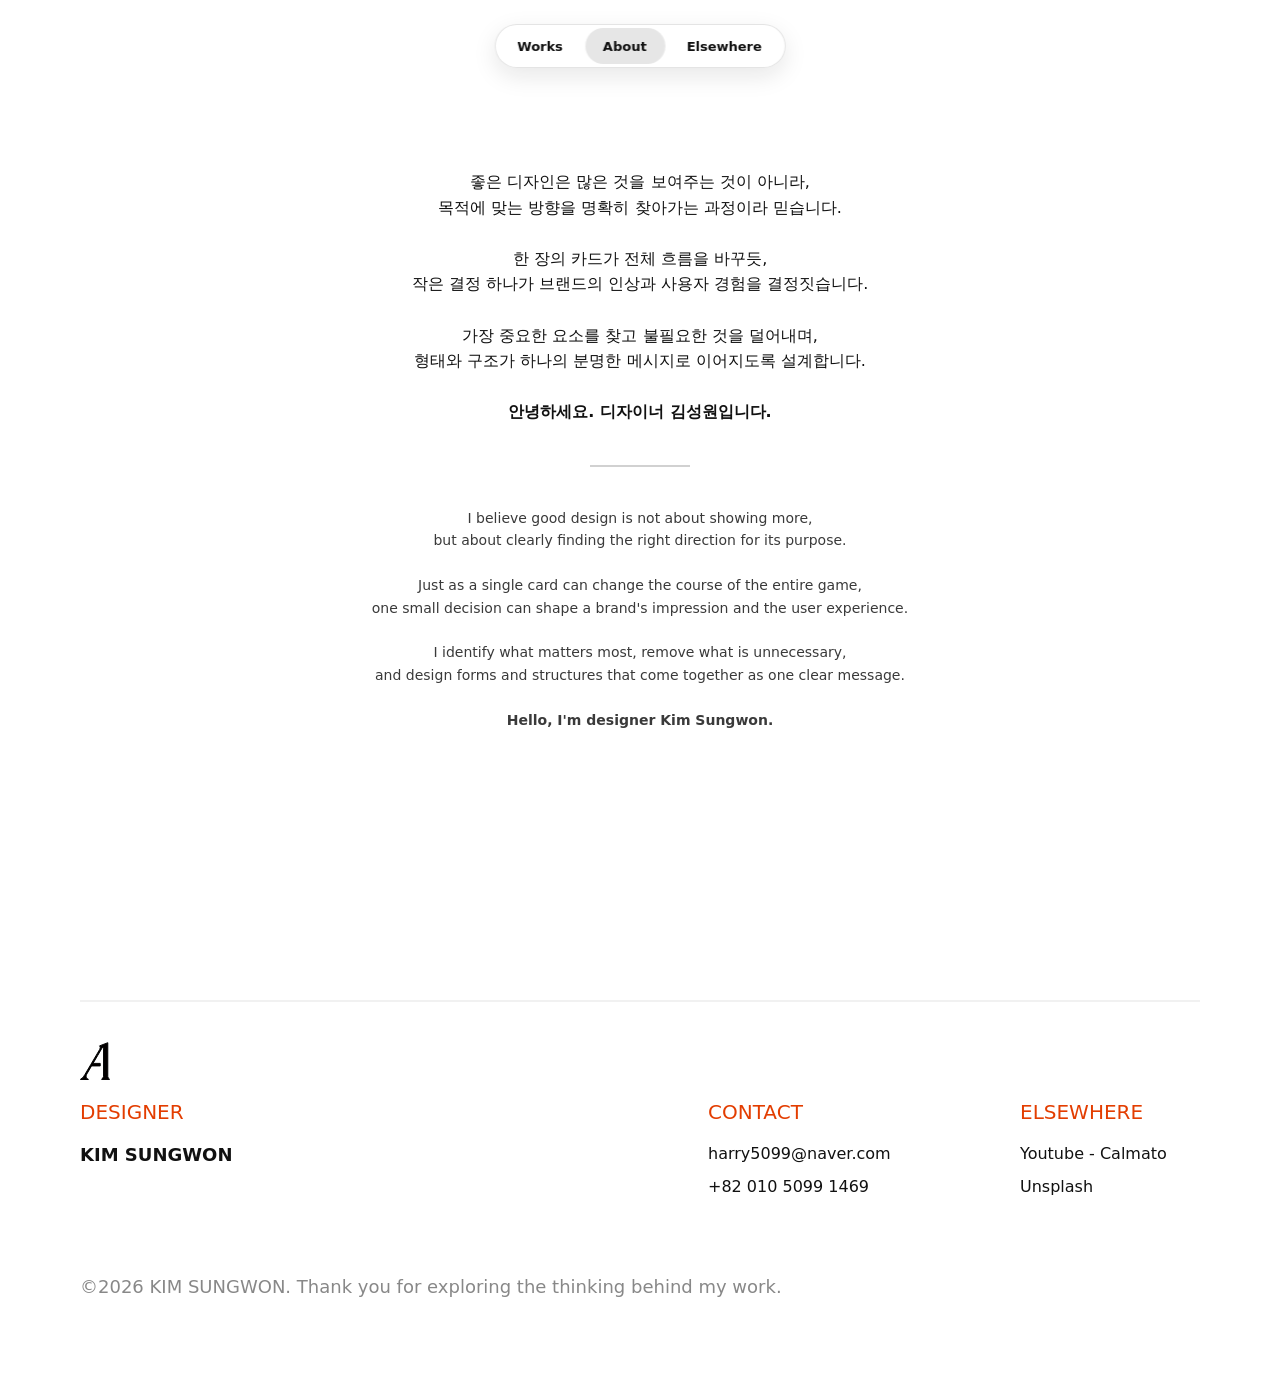
==== about/index.html @ b92d686a "뷰 포트 수정" ====
<!doctype html>
<html lang="ko">
  <head>
    <meta charset="utf-8">
    <meta name="viewport" content="width=device-width, initial-scale=1, viewport-fit=cover">
    <meta name="color-scheme" content="light dark">
    <meta name="theme-color" content="#ffffff" data-theme-color>
    <title>About - Kim SungWon Portfolio</title>
    <meta name="description" content="About designer Kim SungWon.">
    <meta name="portfolio-version" content="2026-08-18-project-data">
    <script src="../script.js?v=20260927-visual-viewport-v13"></script>
    <link rel="stylesheet" href="../styles.css?v=20260927-visual-viewport-v13">
  </head>
  <body class="about-page">
    <header class="site-header" data-nav>
      <nav class="nav-shell" aria-label="Portfolio navigation" data-nav-mode="primary">
        <div class="nav-mode nav-mode-primary" data-nav-primary-mode>
          <div class="nav-mode-content">
            <div class="nav-group nav-primary">
              <a href="../works/">Works</a>
              <a href="./" aria-current="page">About</a>
              <a href="../elsewhere/">Elsewhere</a>
            </div>
          </div>
        </div>
      </nav>
    </header>

    <main class="about-main">
      <section class="about-panel" aria-labelledby="about-title">
        <div class="about-copy" data-node-id="288:386">
          <h1 class="sr-only" id="about-title">About Kim SungWon</h1>
          <p class="about-ko">좋은 디자인은 많은 것을 보여주는 것이 아니라,
목적에 맞는 방향을 명확히 찾아가는 과정이라 믿습니다.

한 장의 카드가 전체 흐름을 바꾸듯,
작은 결정 하나가 브랜드의 인상과 사용자 경험을 결정짓습니다.

가장 중요한 요소를 찾고 불필요한 것을 덜어내며,
형태와 구조가 하나의 분명한 메시지로 이어지도록 설계합니다.

<strong>안녕하세요. 디자이너 김성원입니다.</strong>
</p>

          <span class="signature-line" aria-hidden="true"></span>

          <p class="about-en">I believe good design is not about showing more,
but about clearly finding the right direction for its purpose.

Just as a single card can change the course of the entire game,
one small decision can shape a brand's impression and the user experience.

I identify what matters most, remove what is unnecessary,
and design forms and structures that come together as one clear message.

<strong>Hello, I'm designer Kim Sungwon.</strong>
</p>
        </div>
      </section>
    </main>

    <section class="footer-panel" aria-labelledby="elsewhere-title">
      <footer class="footer-content" data-node-id="288:401">
        <div class="footer-divider" aria-hidden="true"></div>

        <div class="footer-grid">
          <section class="footer-identity" aria-labelledby="designer-title">
            <img class="footer-mark" src="../assets/footer-mark.svg" alt="">
            <div class="footer-heading-group">
              <p class="footer-label">Designer</p>
              <h2 id="designer-title">KIM SUNGWON</h2>
            </div>
          </section>

          <section class="footer-column footer-contact" aria-labelledby="contact-title">
            <h2 id="contact-title">contact</h2>
            <a href="mailto:harry5099@naver.com">harry5099@naver.com</a>
            <a href="tel:+821050991469">+82 010 5099 1469</a>
          </section>

          <section class="footer-column footer-archive" aria-labelledby="elsewhere-title">
            <h2 id="elsewhere-title">ELSEWHERE</h2>
            <a
              href="https://youtube.com/channel/UCyv16-9W5sOhQr-svxCJ1qQ?si=cmL-SAkKw4Sa639q"
              target="_blank"
              rel="noreferrer"
            >Youtube - Calmato</a>
            <a href="https://unsplash.com/ko/@kimsungwon" target="_blank" rel="noreferrer">Unsplash</a>
          </section>

          <p class="footer-note">
            <span>©2026</span> KIM SUNGWON.<span class="footer-note-desktop">
              Thank you for exploring the thinking behind my work.</span
            ><span class="footer-note-mobile">
              <br>
              ---<br>
              Thank you for exploring<br>
              the thinking behind my work.</span
            >
          </p>
        </div>
      </footer>
    </section>

    <button class="theme-toggle" type="button" aria-label="다크 모드로 전환" data-theme-toggle>
      <img class="theme-icon theme-icon-sun" src="../assets/icon-sun.png" alt="">
      <img class="theme-icon theme-icon-moon" src="../assets/icon-moon.png" alt="">
    </button>
  </body>
</html>
---- styles.css ----
:root {
  --app-viewport-height: 100svh;
  --font-system: -apple-system, BlinkMacSystemFont, "SF Pro Display", "SF Pro Text", "Apple SD Gothic Neo",
    "Noto Sans KR", "Pretendard", system-ui, sans-serif;
  --background: #ffffff;
  --foreground: #111111;
  --foreground-soft: #3a3a3a;
  --foreground-muted: #888888;
  /* Core Values icon tones: keep these softer than absolute black/white. */
  --core-icon-primary: rgba(20, 20, 20, 0.84);
  --core-icon-secondary: rgba(20, 20, 20, 0.52);
  --core-icon-muted: rgba(20, 20, 20, 0.3);
  --core-divider: rgba(20, 20, 20, 0.1);
  --core-value-copy: rgba(20, 20, 20, 0.62);
  --line: #f1f1f1;
  --line-strong: #d1d1d1;
  --accent: #e33d00;
  /* Floating navigation pill controls. */
  --nav-pill-height: 44px;
  --nav-pill-padding-x: 4px;
  --nav-pill-gap: 4px;
  --nav-pill-radius: 999px;
  --nav-pill-top: 24px;
  --nav-pill-font-size: 13px;
  --nav-pill-font-weight: 590;
  --nav-pill-bg: rgba(255, 255, 255, 0.72);
  --nav-pill-border: rgba(17, 17, 17, 0.11);
  --nav-pill-shadow: 0 8px 24px rgba(17, 17, 17, 0.1);
  --nav-pill-hover-bg: rgba(17, 17, 17, 0.055);
  --nav-pill-active-bg: rgba(17, 17, 17, 0.1);
  --nav-pill-text: var(--foreground);
  --nav-pill-blur: 16px;
  --nav-pill-duration: 260ms;
  --nav-pill-ease: cubic-bezier(0.22, 1, 0.36, 1);
  --nav-mode-duration: 260ms;
  --nav-mode-ease: cubic-bezier(0.22, 1, 0.36, 1);
  --nav-mode-shift: 6px;
  --nav-mobile-padding-x: 4px;
  --nav-mobile-item-padding-x: 18px;
  --nav-indicator-duration: 420ms;
  --nav-indicator-ease: cubic-bezier(0.22, 1, 0.36, 1);
  --nav-item-duration: 180ms;
  --theme-toggle-background: rgba(255, 255, 255, 0.75);
  --theme-toggle-border: rgba(0, 0, 0, 0.12);
  --theme-toggle-color: #111111;
  --theme-toggle-hidden-y: 14px;
  --safe-area-top: env(safe-area-inset-top, 0px);
  --safe-area-right: env(safe-area-inset-right, 0px);
  --safe-area-bottom: env(safe-area-inset-bottom, 0px);
  --panel-x: 80px;
  --header-height: 100px;
}
html[data-theme="dark"] {
  --background: #111111;
  --foreground: #ffffff;
  --foreground-soft: #c7c7c7;
  --foreground-muted: #9a9a9a;
  --core-icon-primary: rgba(255, 255, 255, 0.82);
  --core-icon-secondary: rgba(255, 255, 255, 0.5);
  --core-icon-muted: rgba(255, 255, 255, 0.28);
  --core-divider: rgba(255, 255, 255, 0.1);
  --core-value-copy: rgba(255, 255, 255, 0.62);

  --line: #2a2a2a;
  --line-strong: #444444;

  --nav-pill-bg: rgba(15, 15, 15, 0.58);
  --nav-pill-border: rgba(255, 255, 255, 0.15);
  --nav-pill-shadow: 0 8px 24px rgba(0, 0, 0, 0.28);
  --nav-pill-hover-bg: rgba(255, 255, 255, 0.08);
  --nav-pill-active-bg: rgba(255, 255, 255, 0.14);
  --theme-toggle-background: rgba(30, 30, 30, 0.75);
  --theme-toggle-border: rgba(255, 255, 255, 0.15);
  --theme-toggle-color: #ffffff;
}

* {
  box-sizing: border-box;
}

html,
body {
  height: 100%;
}

html {
  scroll-behavior: smooth;
  background: var(--background);
}

body {
  min-width: 320px;
  margin: 0;
  overflow: hidden;
  color: var(--foreground);
  background: var(--background);
  font-family: var(--font-system);
  letter-spacing: 0;
  word-break: keep-all;
}

body.home-page,
body.about-page,
body.project-page {
  overflow-x: hidden;
  overflow-y: auto;
}

body.works-page,
body.elsewhere-page {
  overflow: hidden;
}

a {
  color: inherit;
  text-decoration: none;
}

button {
  border: 0;
  padding: 0;
  color: inherit;
  background: transparent;
  font: inherit;
}

img {
  display: block;
  max-width: 100%;
}

.sr-only {
  position: absolute;
  width: 1px;
  height: 1px;
  padding: 0;
  margin: -1px;
  overflow: hidden;
  clip: rect(0, 0, 0, 0);
  white-space: nowrap;
  border: 0;
}

.site-header {
  position: fixed;
  z-index: 200;
  inset: 0;
  height: 0;
  color: var(--foreground);
  pointer-events: none;
}

.nav-shell {
  position: fixed;
  top: var(--nav-pill-top);
  left: 50%;
  z-index: 1;
  width: fit-content;
  max-width: calc(100vw - 32px);
  height: var(--nav-pill-height);
  display: flex;
  align-items: center;
  gap: var(--nav-pill-gap);
  padding: 0 var(--nav-pill-padding-x);
  color: var(--nav-pill-text);
  background: var(--nav-pill-bg);
  border: 1px solid var(--nav-pill-border);
  border-radius: var(--nav-pill-radius);
  box-shadow: var(--nav-pill-shadow);
  transform: translateX(-50%);
  backdrop-filter: saturate(150%) blur(var(--nav-pill-blur));
  -webkit-backdrop-filter: saturate(150%) blur(var(--nav-pill-blur));
  pointer-events: auto;
  transition:
    background var(--nav-pill-duration) var(--nav-pill-ease),
    border-color var(--nav-pill-duration) var(--nav-pill-ease),
    box-shadow var(--nav-pill-duration) var(--nav-pill-ease);
}

.nav-group {
  display: flex;
  align-items: center;
}

.nav-primary {
  position: static;
  z-index: auto;
  gap: 0;
  min-width: 0;
}

.nav-primary > a,
.elsewhere-nav-item > a,
.elsewhere-subnav-link {
  min-height: calc(var(--nav-pill-height) - 12px);
  display: inline-flex;
  align-items: center;
  justify-content: center;
  padding: 0 10px;
  border-radius: var(--nav-pill-radius);
  color: inherit;
  cursor: pointer;
  font-size: 13px;
  font-weight: 590;
  line-height: 17px;
  text-transform: capitalize;
  white-space: nowrap;
  transition:
    color var(--nav-item-duration) ease,
    background var(--nav-item-duration) ease,
    opacity var(--nav-item-duration) ease;
}

.nav-primary > a:hover,
.elsewhere-nav-item > a:hover,
.elsewhere-subnav-link:hover {
  background: var(--nav-pill-hover-bg);
  opacity: 1;
}

.nav-primary > a.is-active,
.nav-primary > a[aria-current],
.elsewhere-nav-item > a.is-active,
.elsewhere-nav-item > a[aria-current],
.elsewhere-subnav-link.is-active {
  color: var(--nav-pill-text);
  background: var(--nav-pill-active-bg);
  opacity: 1;
}

.nav-logo {
  position: static;
  z-index: auto;
  order: -1;
  width: 45px;
  height: 36px;
  display: grid;
  place-items: center;
  flex: 0 0 auto;
  margin-right: 4px;
  padding-right: 8px;
  border-right: 1px solid var(--nav-pill-divider);
  transform: none;
  transition: opacity var(--nav-item-duration) ease;
}

.nav-logo:hover {
  opacity: 0.62;
}

.nav-logo img {
  width: 28px;
  height: 32px;
  transition: filter 180ms ease;
}

html[data-theme="dark"] .nav-logo img,
html[data-theme="dark"] .mobile-menu-button img,
html[data-theme="dark"] .footer-mark {
  filter: invert(1);
}

.nav-utility {
  display: none;
}

.mobile-menu-button,
.mobile-menu {
  display: none;
}

.home-main,
.about-main {
  min-height: 100svh;
  background: var(--background);
}

.nav-primary a:focus-visible,
.nav-logo:focus-visible,
.icon-link:focus-visible,
.mobile-menu-button:focus-visible,
.mobile-menu a:focus-visible,
.footer-column a:focus-visible,
.theme-toggle:focus-visible {
  outline: 2px solid var(--accent);
  outline-offset: 4px;
}

.about-panel {
  min-height: 100svh;
  position: relative;
  display: flex;
  align-items: center;
  justify-content: center;
  padding: 120px var(--panel-x);
}

.about-copy {
  width: min(714px, 100%);
  display: flex;
  flex-direction: column;
  align-items: center;
  color: var(--foreground);
  text-align: center;
}

.about-copy p {
  margin: 0;
  white-space: pre-line;
}

.about-ko {
  font-size: 16px;
  font-weight: 400;
  line-height: 1.6;
}

.signature-line {
  width: 100px;
  height: 2px;
  display: block;
  margin: 40px 0;
  background: var(--line-strong);
}

.about-en {
  color: var(--foreground-soft);
  font-size: 14px;
  font-weight: 400;
  line-height: 1.6;
}

.footer-panel {
  position: relative;
  display: flex;
  align-items: flex-start;
  justify-content: center;
  padding: 100px var(--panel-x);
  scroll-snap-align: none;
  scroll-snap-stop: normal;
}

.footer-content {
  width: 100%;
}

.footer-divider {
  width: 100%;
  height: 2px;
  margin-bottom: 40px;
  background: var(--line);
}

.footer-grid {
  min-height: 255px;
  display: grid;
  grid-template-columns: 170px minmax(0, 1fr) 180px 132px 180px;
  grid-template-rows: 154px 21px;
  grid-template-areas:
    "identity . contact . archive"
    "note note note note note";
  column-gap: 0;
  row-gap: 80px;
}

.footer-identity {
  grid-area: identity;
  display: flex;
  flex-direction: column;
  align-items: flex-start;
  gap: 20px;
}

.footer-mark {
  width: 30px;
  height: 38px;
}

.footer-heading-group,
.footer-column {
  display: flex;
  flex-direction: column;
  align-items: flex-start;
}

.footer-label,
.footer-column h2 {
  margin: 0;
  color: var(--accent);
  font-size: 20px;
  font-weight: 510;
  line-height: 1.2;
  text-transform: uppercase;
}

.footer-label {
  margin-bottom: 20px;
}

.footer-heading-group h2 {
  margin: 0;
  font-size: 18px;
  font-weight: 590;
  line-height: 1.2;
}

.footer-column {
  gap: 14px;
}

.footer-contact,
.footer-archive {
  padding-top: 58px;
}

.footer-column h2 {
  margin-bottom: 6px;
}

.footer-column a {
  font-size: 16px;
  font-weight: 510;
  line-height: 1.2;
}

.footer-contact {
  grid-area: contact;
}

.footer-archive {
  grid-area: archive;
}

.footer-note {
  grid-area: note;
  max-width: 750px;
  margin: 0;
  color: var(--foreground-muted);
  font-size: 18px;
  font-weight: 400;
  line-height: 1.2;
}

.footer-note > span:first-child {
  text-transform: uppercase;
}

.footer-note-mobile {
  display: none;
}

.works-main {
  height: 100svh;
  min-height: 0;
  margin: 0;
  overflow: hidden;
  background: var(--background);
}

.works-page {
  /* Shared Works thumbnail overlay controls. */
  --works-thumbnail-gradient-opacity: 0.2;
  --works-thumbnail-label-inline-padding: 20px;
  --works-thumbnail-label-bottom-padding: 20px;
  --works-thumbnail-title-category-gap: 5px;
}

.project-gallery {
  padding: 160px var(--panel-x) 0;
}

.project-camera-viewport {
  display: contents;
}

.project-grid {
  display: grid;
  grid-template-columns: repeat(2, minmax(0, 1fr));
  gap: 70px;
}

.project-card {
  position: relative;
  min-width: 0;
  display: flex;
  flex-direction: column;
  gap: 20px;
  color: var(--foreground);
  transition: opacity 180ms ease;
}

.project-card:hover {
  opacity: 0.7;
}

.project-card:focus-visible {
  outline: 2px solid var(--accent);
  outline-offset: 8px;
}

.project-media {
  position: relative;
  width: 100%;
  aspect-ratio: 380 / 430;
  margin: 0;
  overflow: hidden;
  border-radius: 8px;
  background: var(--line);
  isolation: isolate;
}

.works-page .project-media::after {
  content: "";
  position: absolute;
  inset: 0;
  z-index: 1;
  pointer-events: none;
  background: linear-gradient(to top, #000000 0%, rgba(0, 0, 0, 0) 100%);
  opacity: var(--works-thumbnail-gradient-opacity);
}

.project-media img {
  width: 100%;
  height: 100%;
  object-fit: cover;
}

.project-media img,
.project-image-frame img,
.project-image-frame video {
  filter: none;
}

.project-info {
  display: flex;
  flex-direction: column;
  gap: 8px;
}

.project-info h2,
.project-info p {
  margin: 0;
  font-family: "SF Pro Text", var(--font-system);
  font-weight: 400;
}

.project-info h2 {
  font-size: 26px;
  line-height: 1.2;
}

.project-info p {
  color: var(--foreground-soft);
  font-size: 16px;
  line-height: 1.5;
}

/* Works gallery camera field. One viewport-proportional camera runs at every size. */
.works-page {
  /* Fallback grid controls before the desktop camera is initialized. */
  --works-grid-columns: 3;
  /* Match the fixed header's left/right content boundary via --panel-x. */
  --works-grid-max-width: calc(100vw - (var(--panel-x) * 2));
  --works-column-gap: 32px;
  --works-row-separation: 38px;
  /* Reference-style landscape thumbnails. */
  --works-thumbnail-ratio: 2 / 1;
  --works-thumbnail-label-gap: 12px;
  --works-title-category-gap: 5px;
  --works-category-opacity: 0.6;
  --works-hover-scale: 1.025;
  --works-hover-duration: 500ms;
  /* Works entry: surrounding cards dissolve after the established camera framing. */
  --works-reveal-duration: 580ms;
  --works-reveal-stagger: 75ms;
  --works-reveal-blur: 4px;
  --works-motion-easing: cubic-bezier(0.22, 1, 0.36, 1);
  --works-desktop-title-size: 20px;
  --works-desktop-category-size: 14px;
  --works-thumbnail-label-inline-padding: 24px;
  --works-thumbnail-label-bottom-padding: 24px;
  --works-desktop-gallery-top-space: 16px;
  --works-desktop-gallery-bottom-space: 0px;

  /* VS Code control: one scale for both camera-card width and height at every viewport. */
  --works-camera-zoom: 0.35;
  --works-camera-cell-width: 35vw;
  --works-camera-cell-height: 35svh;
  /* VS Code controls: the continuous camera scale never makes a project card smaller than this. */
  --works-camera-min-cell-width: 300px;
  --works-camera-min-cell-height: 315px;
  --works-camera-gap: clamp(10px, 0.84vw, 12px);
  --works-camera-stage-inline: 0px;
  --works-camera-focus-y: 46%;
  --works-camera-inactive-opacity: 0.2;
  --works-camera-inactive-grayscale: 1;
  --works-camera-transition-duration: 1500ms;
  --works-camera-transition-easing: cubic-bezier(0.22, 1, 0.36, 1);
  /* Selected card outline: begins one second after camera travel finishes. */
  --works-camera-outline-delay: 0ms;
  --works-camera-outline-duration: 2000ms;
  --works-camera-outline-radius: 6px;
  --works-camera-outline-border: rgba(255, 255, 255, 0.72);
  --works-camera-outline-highlight: rgba(255, 255, 255, 0.64);
  --works-camera-outline-shadow:
    inset 0 1px 0 var(--works-camera-outline-highlight),
    inset 0 -1px 0 rgba(255, 255, 255, 0.18),
    0 0 0 1px rgba(255, 255, 255, 0.08),
    0 14px 34px rgba(0, 0, 0, 0.2);
  --works-camera-wheel-threshold: 10;
  --works-camera-wheel-cooldown: 400ms;
  --works-camera-swipe-threshold: 28px;
}

html[data-theme="dark"] .works-page {
  --works-camera-outline-border: rgba(255, 255, 255, 0.52);
  --works-camera-outline-highlight: rgba(255, 255, 255, 0.42);
  --works-camera-outline-shadow:
    inset 0 1px 0 var(--works-camera-outline-highlight),
    inset 0 -1px 0 rgba(255, 255, 255, 0.12),
    0 0 0 1px rgba(255, 255, 255, 0.06),
    0 14px 34px rgba(0, 0, 0, 0.42);
}

.works-page .project-gallery {
  min-height: 100svh;
  display: flex;
  align-items: center;
  justify-content: center;
  padding:
    calc(var(--header-height) + var(--works-desktop-gallery-top-space))
    var(--panel-x)
    var(--works-desktop-gallery-bottom-space);
}

.works-page .project-grid {
  width: min(var(--works-grid-max-width), 100%);
  grid-template-columns: repeat(var(--works-grid-columns), minmax(0, 1fr));
  column-gap: var(--works-column-gap);
  row-gap: var(--works-row-separation);
}

.works-page .project-card {
  gap: var(--works-thumbnail-label-gap);
}

.works-page .project-media {
  aspect-ratio: var(--works-thumbnail-ratio);
}

.works-page .project-info h2 {
  font-size: var(--works-desktop-title-size);
}

.works-page .project-info p {
  font-size: var(--works-desktop-category-size);
  opacity: var(--works-category-opacity);
}

.works-page .project-info {
  gap: var(--works-title-category-gap);
}

.works-page .project-card:hover {
  opacity: 1;
}

.works-page .project-media img {
  transform: scale(1);
  transform-origin: center;
  transition: transform var(--works-hover-duration) var(--works-motion-easing);
  will-change: transform;
}

/* Applied by JavaScript on every Works viewport. */
.works-page .project-gallery.is-works-camera-ready {
  position: relative;
  height: 100svh;
  min-height: 100svh;
  max-height: 100svh;
  display: block;
  padding: 0;
  overflow: hidden;
  isolation: isolate;
  touch-action: none;
}

.works-page .project-gallery.is-works-camera-ready:focus-visible {
  outline: 2px solid var(--accent);
  outline-offset: -8px;
}

.works-page .project-gallery.is-works-camera-ready .project-camera-viewport {
  position: absolute;
  inset: 0 var(--works-camera-stage-inline);
  display: block;
  overflow: hidden;
}

.works-page .project-gallery.is-works-camera-ready .project-grid {
  position: absolute;
  top: 0;
  left: 0;
  width: max-content;
  display: grid;
  grid-template-columns: repeat(var(--works-grid-columns), var(--works-camera-cell-width));
  grid-auto-rows: var(--works-camera-cell-height);
  gap: var(--works-camera-gap);
  transform: translate3d(var(--works-camera-x, 0px), var(--works-camera-y, 0px), 0);
  transition: transform var(--works-camera-transition-duration) var(--works-camera-transition-easing);
  will-change: transform;
}

.works-page .project-gallery.is-works-initializing .project-grid {
  transition: none;
}

.works-page .project-gallery.is-works-camera-ready .project-card {
  --works-camera-card-opacity: var(--works-camera-inactive-opacity);
  position: relative;
  width: var(--works-camera-cell-width);
  height: var(--works-camera-cell-height);
  gap: var(--works-thumbnail-label-gap);
  opacity: var(--works-camera-card-opacity);
  transition: opacity var(--works-camera-transition-duration) var(--works-camera-transition-easing);
}

.works-page .project-gallery.is-works-camera-ready .project-card.is-works-camera-active {
  --works-camera-card-opacity: 1;
}

/* A delayed, translucent perimeter marks the card after the camera settles. */
.works-page .project-gallery.is-works-camera-ready .project-card::after {
  content: "";
  position: absolute;
  inset: 0;
  z-index: 2;
  border: 1px solid var(--works-camera-outline-border);
  border-radius: var(--works-camera-outline-radius);
  background: transparent;
  box-shadow: var(--works-camera-outline-shadow);
  opacity: 0;
  pointer-events: none;
  transform: scale(0.992);
  transition:
    opacity var(--works-camera-outline-duration) var(--works-motion-easing),
    transform var(--works-camera-outline-duration) var(--works-motion-easing),
    box-shadow var(--works-camera-outline-duration) var(--works-motion-easing);
  transition-delay: 0ms;
}

.works-page .project-gallery.is-works-camera-ready.is-works-camera-outline-visible .project-card.is-works-camera-active::after {
  opacity: 1;
  transform: scale(1);
  transition-delay: 0ms;
}

.works-page .project-gallery.is-works-camera-ready .project-grid.is-works-entrance-prepared .project-card:not(.is-works-entrance-anchor):not([data-works-entry-priority="true"]) {
  opacity: 0;
  filter: blur(var(--works-reveal-blur));
  transition:
    opacity var(--works-reveal-duration) var(--works-motion-easing),
    filter var(--works-reveal-duration) var(--works-motion-easing);
  will-change: opacity, filter;
}

.works-page .project-gallery.is-works-camera-ready .project-grid.is-works-entrance-prepared .project-card.is-works-entrance-anchor {
  opacity: 1;
  filter: blur(0);
}

.works-page .project-gallery.is-works-camera-ready .project-grid.is-works-entrance-prepared.is-works-entrance-revealing .project-card:not(.is-works-entrance-anchor):not([data-works-entry-priority="true"]) {
  opacity: var(--works-camera-card-opacity);
  filter: blur(0);
  transition-delay: var(--works-reveal-delay, 0ms);
}

.works-page .project-gallery.is-works-camera-ready .project-card:hover {
  opacity: var(--works-camera-card-opacity);
}

/* Priority labels render immediately; their images still follow camera focus. */
.works-page .project-gallery.is-works-camera-ready .project-card[data-works-entry-priority="true"] {
  opacity: 1;
}

.works-page .project-gallery.is-works-camera-ready .project-card[data-works-entry-priority="true"] .project-media {
  opacity: var(--works-camera-card-opacity);
  transition: opacity var(--works-camera-transition-duration) var(--works-camera-transition-easing);
}

.works-page .project-gallery.is-works-camera-ready .project-media {
  width: 100%;
  height: 100%;
  aspect-ratio: auto;
}

.works-page .project-gallery.is-works-camera-ready .project-info {
  position: absolute;
  inset: 0;
  z-index: 1;
  display: flex;
  align-items: center;
  justify-content: flex-end;
  gap: var(--works-thumbnail-title-category-gap);
  padding:
    16px
    var(--works-thumbnail-label-inline-padding)
    var(--works-thumbnail-label-bottom-padding);
  color: #ffffff;
  pointer-events: none;
  text-align: center;
  text-shadow: 0 2px 16px rgba(0, 0, 0, 0.48);
}

.works-page .project-gallery.is-works-camera-ready .project-info h2,
.works-page .project-gallery.is-works-camera-ready .project-info p {
  color: inherit;
}

.works-page .project-gallery.is-works-camera-ready .project-info p {
  color: rgba(255, 255, 255, 0.82);
}

.works-page .project-gallery.is-works-camera-ready .project-media img {
  /* Keep large thumbnails on a stable compositor layer during camera travel. */
  backface-visibility: hidden;
  -webkit-backface-visibility: hidden;
  transition: transform var(--works-hover-duration) var(--works-motion-easing);
}

@media (min-width: 1440px) and (hover: hover) and (pointer: fine) {
  .works-page .project-card:hover .project-media img {
    transform: scale(var(--works-hover-scale));
  }
}

.works-footer {
  padding-top: 100px;
  padding-bottom: 100px;
}

.project-detail-main {
  min-height: 100svh;
  background: var(--background);
}

.project-detail-hero {
  display: flex;
  flex-direction: column;
  gap: 40px;
  padding: 160px var(--panel-x) 0;
}

.project-title-group {
  display: flex;
  flex-direction: column;
  gap: 40px;
}

.project-title-group h1 {
  margin: 0;
  color: var(--foreground);
  font-family: "Apple SD Gothic Neo", var(--font-system);
  font-size: 32px;
  font-weight: 700;
  line-height: 1.25;
}

.project-description {
  width: min(790px, 100%);
  margin: 0;
  color: var(--foreground);
  font-family: "Apple SD Gothic Neo", var(--font-system);
  font-size: 16px;
  font-weight: 450;
  line-height: 1.5;
}

.project-meta {
  display: flex;
  flex-wrap: wrap;
  gap: 16px 40px;
  margin: 0;
  padding: 0;
  color: var(--foreground);
  font-size: 14px;
  font-weight: 450;
  line-height: 1.2;
}

.project-meta-item {
  display: flex;
  gap: 4px;
  align-items: center;
  white-space: nowrap;
}

.project-meta dt,
.project-meta dd {
  margin: 0;
}

.project-image-stack {
  display: flex;
  flex-direction: column;
  padding: 120px var(--panel-x);
}

.project-image-frame {
  width: 100%;
  margin: 0;
  overflow: hidden;
  background: #000000;
}

.project-image-frame img {
  width: 100%;
  height: auto;
  display: block;
}

.project-detail-footer {
  padding-top: 100px;
  padding-bottom: 100px;
}

/* Elsewhere - Channel navigation */
.elsewhere-main {
  height: 100svh;
  min-height: 0;
  max-height: 100svh;
  margin: 0;
  overflow-x: hidden;
  overflow-y: auto;
  scroll-snap-type: y mandatory;
  overscroll-behavior-y: contain;
  scrollbar-width: none;
  background: var(--background);
}

.elsewhere-main::-webkit-scrollbar {
  display: none;
}

.elsewhere-content {
  position: relative;
  margin: 0;
  padding: 0;
}

.elsewhere-nav-item {
  position: relative;
  display: flex;
  align-items: center;
  height: 100%;
}

.elsewhere-subnav {
  display: flex;
  align-items: center;
  gap: 24px;
  min-height: 36px;
  color: var(--foreground);
  transition: opacity 180ms ease, transform 180ms ease;
}

.elsewhere-nav-item > .elsewhere-subnav {
  position: absolute;
  z-index: 20;
  top: 100%;
  left: -12px;
  min-width: 124px;
  display: flex;
  flex-direction: column;
  align-items: stretch;
  gap: 0;
  padding: 10px 12px;
  border: 1px solid var(--line);
  background: var(--nav-material);
  opacity: 0;
  visibility: hidden;
  pointer-events: none;
  transform: translateY(-8px);
  backdrop-filter: saturate(180%) blur(16px);
  -webkit-backdrop-filter: saturate(180%) blur(16px);
  transition:
    opacity 180ms ease,
    transform 180ms cubic-bezier(0.22, 1, 0.36, 1),
    visibility 0s linear 180ms;
}

.elsewhere-nav-item:hover > .elsewhere-subnav,
.elsewhere-nav-item:focus-within > .elsewhere-subnav,
.elsewhere-nav-item.is-open > .elsewhere-subnav {
  opacity: 1;
  visibility: visible;
  pointer-events: auto;
  transform: translateY(0);
  transition-delay: 0s;
}

.elsewhere-subnav-mobile {
  display: none;
}

.elsewhere-subnav.is-hidden {
  opacity: 0;
  visibility: hidden;
  pointer-events: none;
  transform: translateY(-8px);
}

.elsewhere-nav-item > .elsewhere-subnav.is-hidden {
  opacity: 0 !important;
  visibility: hidden !important;
  pointer-events: none !important;
  transform: translateY(-8px) !important;
}

.elsewhere-subnav-link {
  min-height: 32px;
  padding: 0;
  color: var(--foreground-muted);
  cursor: pointer;
  font-size: 13px;
  font-weight: 590;
  line-height: 1;
  text-transform: capitalize;
  transition: color 180ms ease, opacity 180ms ease;
}

.elsewhere-subnav-link:hover {
  opacity: 0.62;
}

.elsewhere-subnav-link.is-active {
  color: var(--foreground);
  opacity: 1;
}

.elsewhere-nav-item > .elsewhere-subnav .elsewhere-subnav-link {
  width: 100%;
  display: flex;
  align-items: center;
  justify-content: flex-start;
  text-align: left;
}

.elsewhere-subnav-link:focus-visible,
.calmato-channel-link:focus-visible,
.calmato-channel-identity:focus-visible,
.calmato-video-control:focus-visible,
.elsewhere-snap-dot:focus-visible {
  outline: 2px solid var(--accent);
  outline-offset: 4px;
}

.elsewhere-panel-stage {
  position: relative;
  margin: 0;
  overflow: visible;
  touch-action: pan-y;
}

.elsewhere-panel {
  position: absolute;
  inset: 0;
  opacity: 0;
  visibility: hidden;
  pointer-events: none;
  transform: translateX(16px);
  transition:
    opacity 360ms ease,
    transform 360ms cubic-bezier(0.22, 1, 0.36, 1),
    visibility 0s linear 360ms;
}

.elsewhere-panel.is-active {
  position: relative;
  opacity: 1;
  visibility: visible;
  pointer-events: auto;
  transform: translateX(0);
  transition-delay: 0s;
}

.elsewhere-panel.is-before {
  transform: translateX(-16px);
}

/* =========================
   Elsewhere / Unsplash Carousel
========================= */
#elsewhere-panel-unsplash {
  min-height: 100svh;
  color: var(--foreground);
}

.unsplash-gallery {
  /* Unsplash manual controls: desktop / base values. */
  --unsplash-card-width: clamp(120px, 21vw, 300px);
  --unsplash-card-step: calc(var(--unsplash-card-width) * 1.12);
  --unsplash-stage-width: 100%;
  --unsplash-stage-height: calc(var(--unsplash-card-width) * 1.75);
  --unsplash-card-aspect-ratio: 2 / 3;
  --unsplash-card-radius: 14px;
  --unsplash-carousel-offset-x: 0px;
  --unsplash-carousel-offset-y: 0px;
  --unsplash-carousel-perspective: 1400px;
  --unsplash-edge-fade-width: clamp(48px, 10vw, 112px);
  --unsplash-edge-fade-color: var(--background);
  --unsplash-meta-gap: clamp(24px, 3.2svh, 36px);
  --unsplash-meta-offset-x: 0px;
  --unsplash-meta-offset-y: 0px;
  --unsplash-carousel-duration: 680ms;
  --unsplash-carousel-ease: cubic-bezier(0.22, 1, 0.36, 1);
  /* Unsplash interaction tuning: movement only, not visual styling. */
  --unsplash-drag-sensitivity: 0.88;
  --unsplash-wheel-sensitivity: 0.42;
  --unsplash-wheel-noise-threshold: 2;
  --unsplash-smoothing-factor: 0.18;
  --unsplash-settle-strength: 0.26;
  --unsplash-pointer-velocity-influence: 140;
  --unsplash-inertia-strength: 0.12;
  --unsplash-inertia-decay: 0.78;
  --unsplash-snap-threshold: 0.44;
  --unsplash-settle-epsilon: 0.002;
  --unsplash-max-temporary-offset: 1.15;
  --unsplash-metadata-center-switch-threshold: 0.5;
  --unsplash-click-drag-threshold: 8px;
  --unsplash-wheel-max-cards: 1;
  --unsplash-auto-resume-delay: 2600ms;
  --unsplash-arc-y-near: 28;
  --unsplash-arc-y-far: 52;
  --unsplash-scale-center: 1;
  --unsplash-scale-near: 0.95;
  --unsplash-scale-far: 0.88;
  --unsplash-opacity-near: 0.98;
  --unsplash-opacity-far: 0.88;
  --unsplash-tilt-step: 1.4;
  --unsplash-rotate-y-step: -2;
  --unsplash-depth-near: -24;
  --unsplash-depth-far: -58;
  width: 100%;
  box-sizing: border-box;
  min-height: 100svh;
  display: flex;
  flex-direction: column;
  align-items: center;
  justify-content: center;
  padding: calc(var(--header-height) + 52px) var(--panel-x) 64px;
  overflow: hidden;
  text-align: center;
}

.unsplash-gallery-header {
  display: none;
}

.unsplash-gallery-header p {
  margin: 0;
  color: var(--foreground-muted);
  font-size: 10px;
  font-weight: 590;
  line-height: 1;
  text-transform: uppercase;
}

.unsplash-gallery-header h2 {
  margin: 0;
  color: var(--foreground);
  font-size: clamp(18px, 1.7vw, 24px);
  font-weight: 620;
  line-height: 1.02;
  text-transform: uppercase;
}

.unsplash-carousel {
  width: var(--unsplash-stage-width);
  height: var(--unsplash-stage-height);
  position: relative;
  top: var(--unsplash-carousel-offset-y);
  left: var(--unsplash-carousel-offset-x);
  margin: 0 0 var(--unsplash-meta-gap);
  overflow: visible;
  border: 0;
  border-radius: 0;
  background: transparent;
  perspective: var(--unsplash-carousel-perspective);
  transform-style: preserve-3d;
  cursor: grab;
  touch-action: pan-y;
  -webkit-user-select: none;
  user-select: none;
}
.unsplash-carousel img {
  pointer-events: none;
  -webkit-user-drag: none;
  -webkit-user-select: none;
  user-select: none;
}

.unsplash-carousel::before,
.unsplash-carousel::after {
  content: "";
  position: absolute;
  top: 0;
  bottom: 0;
  width: calc(var(--unsplash-edge-fade-width) + (100vw - var(--unsplash-stage-width)) / 2);
  z-index: 20;
  pointer-events: none;
}

.unsplash-carousel::before {
  left: calc((100vw - var(--unsplash-stage-width)) / -2);
  background: linear-gradient(
    to right,
    var(--unsplash-edge-fade-color) 0%,
    transparent 100%
  );
}

.unsplash-carousel::after {
  right: calc((100vw - var(--unsplash-stage-width)) / -2);
  background: linear-gradient(
    to left,
    var(--unsplash-edge-fade-color) 0%,
    transparent 100%
  );
}

html[data-theme="dark"] .unsplash-carousel {
  background: transparent;
}

.unsplash-carousel.is-dragging {
  cursor: grabbing;
}

.unsplash-carousel.is-dragging .unsplash-card {
  cursor: grabbing;
}

.unsplash-carousel-track {
  position: absolute;
  inset: 0;
  transform-style: preserve-3d;
}

.unsplash-card {
  position: absolute;
  top: 50%;
  left: 50%;
  z-index: var(--unsplash-card-order, 1);
  width: var(--unsplash-card-width);
  height: auto;
  aspect-ratio: var(--unsplash-card-aspect-ratio);
  padding: 0;
  overflow: hidden;
  border-radius: var(--unsplash-card-radius);
  background: var(--line);
  opacity: var(--unsplash-card-opacity, 0);
  transform:
    translate3d(
      calc(-50% + var(--unsplash-card-x, 0px)),
      calc(-50% + var(--unsplash-card-y, 0px)),
      var(--unsplash-card-depth, 0px)
    )
    rotateZ(var(--unsplash-card-tilt, 0deg))
    rotateY(var(--unsplash-card-rotate, 0deg))
    scale(var(--unsplash-card-scale, 0.78));
  transform-style: preserve-3d;
  cursor: zoom-in;
  transition:
    opacity var(--unsplash-carousel-duration) var(--unsplash-carousel-ease);
  will-change: transform, opacity;
}

.unsplash-card.is-hidden {
  pointer-events: none;
}

.unsplash-card.is-active {
  cursor: zoom-in;
}

.unsplash-card:focus-visible {
  outline: 2px solid var(--accent);
  outline-offset: 6px;
}

.unsplash-card img,
.unsplash-card-placeholder {
  width: 100%;
  height: 100%;
}

.unsplash-card img {
  object-fit: cover;
  -webkit-user-drag: none;
  user-select: none;
}

.unsplash-card-placeholder {
  display: grid;
  place-items: center;
  padding: 24px;
  color: var(--foreground-muted);
  border: 1px solid var(--line-strong);
  font-size: 12px;
  font-weight: 590;
  line-height: 1.5;
  text-align: center;
}

.unsplash-meta {
  position: relative;
  top: var(--unsplash-meta-offset-y);
  left: var(--unsplash-meta-offset-x);
  min-height: 96px;
  display: flex;
  flex-direction: column;
  align-items: center;
  gap: 7px;
  color: var(--foreground);
  opacity: 1;
  transform: translateY(0);
  transition:
    opacity 240ms ease,
    transform 280ms cubic-bezier(0.22, 1, 0.36, 1);
}

.unsplash-meta.is-changing {
  opacity: 0;
  transform: translateY(8px);
}

.unsplash-counter {
  margin: 0 0 2px;
  color: var(--foreground-muted);
  font-size: 12px;
  font-weight: 590;
  line-height: 1;
  letter-spacing: 0;
}

.unsplash-meta h3 {
  margin: 0;
  color: var(--foreground);
  font-size: 18px;
  font-weight: 620;
  line-height: 1.2;
}

.unsplash-meta p:not(.unsplash-counter) {
  margin: 0;
  color: var(--foreground-soft);
  font-size: 13px;
  font-weight: 400;
  line-height: 1.5;
}

.unsplash-external-link {
  display: inline-flex;
  align-items: center;
  justify-content: center;
  gap: 8px;
  margin-top: 8px;
  color: var(--foreground);
  font-size: 13px;
  font-weight: 590;
  line-height: 1.2;
  text-decoration: none;
  opacity: 0.72;
  transition:
    opacity 180ms ease,
    transform 180ms ease;
}

.unsplash-external-link:hover {
  opacity: 1;
  transform: translateY(-1px);
}

.unsplash-external-link[aria-disabled="true"] {
  pointer-events: none;
  opacity: 0.42;
}

.unsplash-external-link:focus-visible {
  outline: 2px solid var(--accent);
  outline-offset: 4px;
}

.unsplash-external-logo {
  width: 15px;
  height: 15px;
  object-fit: contain;
}

html[data-theme="dark"] .unsplash-external-logo {
  filter: invert(1);
}

body.is-unsplash-lightbox-open .elsewhere-main {
  overflow: hidden;
  scroll-snap-type: none;
}

body.is-unsplash-lightbox-open .site-header {
  visibility: hidden;
  opacity: 0;
  pointer-events: none;
}

/* Keep the lightbox independent from the page header and reserved scrollbar gutter. */
body.is-unsplash-lightbox-open {
  overflow: hidden;
}

body.is-unsplash-lightbox-open .unsplash-lightbox {
  top: 0;
}

.unsplash-lightbox {
  /* VS Code Edit: Lightbox 확대/축소 속도 */
  --unsplash-lightbox-duration: 520ms;
  --unsplash-lightbox-top-safe-area: var(--header-height);
  --unsplash-lightbox-meta-reserve: 96px;
  --unsplash-lightbox-adjacent-width: clamp(96px, 11vw, 164px);
  position: fixed;
  top: var(--unsplash-lightbox-top-safe-area);
  right: 0;
  bottom: 0;
  left: 0;
  z-index: 2600;
  display: grid;
  place-items: center;
  padding: 24px var(--panel-x) 24px;
  overflow: hidden;
  opacity: 0;
  pointer-events: none;
  transition: opacity var(--unsplash-lightbox-duration) cubic-bezier(0.16, 1, 0.3, 1);
}

.unsplash-lightbox[hidden] {
  display: none;
}

.unsplash-lightbox.is-open {
  opacity: 1;
  pointer-events: auto;
}

.unsplash-lightbox-backdrop {
  position: absolute;
  inset: 0;
  z-index: 0;
  background: rgba(0, 0, 0, 0.58);
  backdrop-filter: blur(8px);
  -webkit-backdrop-filter: blur(8px);
}

.unsplash-lightbox-adjacent {
  position: absolute;
  inset: 0;
  z-index: 1;
  pointer-events: none;
}

.unsplash-lightbox-adjacent-card {
  position: absolute;
  top: 50%;
  width: clamp(96px, 11vw, 164px);
  aspect-ratio: 2 / 3;
  overflow: hidden;
  border-radius: 10px;
  background: var(--line);
  opacity: 0;
  pointer-events: auto;
  transform: translateY(-50%) translateY(18px) scale(0.78);
  transition:
    opacity var(--unsplash-lightbox-duration) cubic-bezier(0.16, 1, 0.3, 1),
    transform var(--unsplash-lightbox-duration) cubic-bezier(0.16, 1, 0.3, 1);
  will-change: transform, opacity;
}

.unsplash-lightbox-adjacent-card.is-previous {
  left: clamp(16px, 5vw, 80px);
  transform: translateY(-50%) translateY(18px) scale(0.78);
}

.unsplash-lightbox-adjacent-card.is-next {
  right: clamp(16px, 5vw, 80px);
  transform: translateY(-50%) translateY(18px) scale(0.78);
}

.unsplash-lightbox.is-open .unsplash-lightbox-adjacent-card {
  opacity: 0.8;
}

.unsplash-lightbox-adjacent-image {
  width: 100%;
  height: 100%;
  object-fit: cover;
  pointer-events: none;
}

.unsplash-lightbox-adjacent-card:focus-visible {
  outline: 2px solid var(--accent);
  outline-offset: 6px;
}

.unsplash-lightbox-close {
  position: fixed;
  top: var(--unsplash-lightbox-close-top, calc(var(--unsplash-lightbox-top-safe-area) + 24px));
  right: var(--unsplash-lightbox-close-right, 24px);
  left: var(--unsplash-lightbox-close-left, auto);
  z-index: 4;
  width: 42px;
  height: 42px;
  display: grid;
  place-items: center;
  border-radius: 50%;
  color: #ffffff;
  cursor: pointer;
  pointer-events: auto;
  font-size: 28px;
  font-weight: 300;
  line-height: 1;
  transition:
    opacity 180ms ease,
    transform 180ms ease,
    top var(--unsplash-lightbox-duration) cubic-bezier(0.16, 1, 0.3, 1),
    left var(--unsplash-lightbox-duration) cubic-bezier(0.16, 1, 0.3, 1);
}

.unsplash-lightbox-close:hover {
  opacity: 0.72;
  transform: translateY(-1px);
}

.unsplash-lightbox-close:focus-visible {
  outline: 2px solid #ffffff;
  outline-offset: 4px;
}

.unsplash-lightbox-content {
  position: relative;
  z-index: 2;
  width: min(100%, 1400px);
  height: 100%;
  min-height: 0;
  display: flex;
  flex-direction: column;
  justify-content: center;
  align-items: center;
  gap: 18px;
  margin: 0;
  pointer-events: none;
  opacity: 0;
  transform: none;
  transition: opacity var(--unsplash-lightbox-duration) cubic-bezier(0.16, 1, 0.3, 1);
}

.unsplash-lightbox.is-open .unsplash-lightbox-content {
  opacity: 1;
}

.unsplash-lightbox-image {
  max-width: min(72vw, 1100px);
  max-height: min(74vh, calc(100% - var(--unsplash-lightbox-meta-reserve)));
  width: auto;
  height: auto;
  object-fit: contain;
  border-radius: 8px;
  pointer-events: auto;
  transform-origin: center center;
  transform:
    translate3d(
      var(--unsplash-lightbox-origin-x, 0px),
      var(--unsplash-lightbox-origin-y, 0px),
      0
    )
    scale(var(--unsplash-lightbox-origin-scale, 1));
  transition: transform var(--unsplash-lightbox-duration) cubic-bezier(0.16, 1, 0.3, 1);
  will-change: transform;
}

.unsplash-lightbox.is-open .unsplash-lightbox-image {
  transform: translate3d(0, 0, 0) scale(1);
}

.unsplash-lightbox-transition-image {
  position: fixed;
  z-index: 3;
  max-width: none;
  max-height: none;
  object-fit: contain;
  border-radius: 8px;
  pointer-events: none;
  transform-origin: center center;
  will-change: transform;
}

.unsplash-lightbox-meta {
  display: flex;
  flex-direction: column;
  align-items: center;
  gap: 6px;
  color: #ffffff;
  pointer-events: auto;
  text-align: center;
  transition:
    opacity 180ms ease,
    transform 180ms cubic-bezier(0.16, 1, 0.3, 1);
}

.unsplash-lightbox-meta.is-changing {
  opacity: 0;
  transform: translateY(8px);
}

.unsplash-lightbox-meta strong {
  font-size: 14px;
  font-weight: 620;
  line-height: 1.2;
}

.unsplash-lightbox-meta span {
  font-size: 12px;
  font-weight: 400;
  line-height: 1.5;
  opacity: 0.72;
}

.unsplash-lightbox-meta .unsplash-external-link {
  color: #ffffff;
}

.unsplash-lightbox-meta .unsplash-external-logo {
  filter: invert(1);
}

@media (max-width: 1099px) {
  .unsplash-gallery {
    padding-top: calc(var(--header-height) + 48px);
    padding-bottom: 56px;
  }

  .unsplash-gallery-header h2 {
    font-size: clamp(18px, 2.4vw, 22px);
  }

  .unsplash-meta {
    min-height: 94px;
  }

  .unsplash-lightbox {
    --unsplash-lightbox-meta-reserve: 92px;
    padding: 20px var(--panel-x) 20px;
  }
}

@media (max-width: 833px) {
  .unsplash-gallery {
    /* Mobile carousel controls. */
    --unsplash-card-width: clamp(144px, 38vw, 255px);
    --unsplash-card-aspect-ratio: 2 / 3;
    --unsplash-scale-center: 1;
    --unsplash-scale-near: 0.76;
    --unsplash-scale-far: 0.88;
    --unsplash-card-gap: 18px;
    --unsplash-card-step: calc(var(--unsplash-card-width) + var(--unsplash-card-gap));
    --unsplash-stage-height: calc(var(--unsplash-card-width) * 1.55);
    --unsplash-carousel-offset-x: 0px;
    --unsplash-carousel-offset-y: 0px;
    --unsplash-meta-gap: 16px;
    padding-top: calc(var(--header-height) + 44px);
    padding-bottom: 44px;
  }

  .unsplash-gallery-header {
    display: none;
  }

  /* Keep the edge fades anchored to the mobile page gutters. */
  .unsplash-carousel::before,
  .unsplash-carousel::after {
    width: calc(var(--unsplash-edge-fade-width) + var(--panel-x));
  }

  .unsplash-carousel::before {
    left: calc(var(--panel-x) * -1);
  }

  .unsplash-carousel::after {
    right: calc(var(--panel-x) * -1);
  }

  .unsplash-meta {
    min-height: 100px;
    gap: 7px;
  }

  .unsplash-meta h3 {
    font-size: 16px;
  }

  .unsplash-meta p:not(.unsplash-counter),
  .unsplash-external-link {
    font-size: 12px;
  }

  .unsplash-external-logo {
    width: 14px;
    height: 14px;
  }

  .unsplash-lightbox {
    --unsplash-lightbox-meta-reserve: 88px;
    --unsplash-lightbox-adjacent-width: clamp(72px, 20vw, 96px);
    padding: 16px 20px 20px;
  }

  .unsplash-lightbox-adjacent-card {
    width: var(--unsplash-lightbox-adjacent-width);
  }

  .unsplash-lightbox-adjacent {
    /* Mobile only: keep both adjacent photo targets visible beside the large image. */
    z-index: 3;
  }

  .unsplash-lightbox-adjacent-card.is-previous {
    left: 0;
  }

  .unsplash-lightbox-adjacent-card.is-next {
    right: 0;
  }

  .unsplash-lightbox-close {
    --unsplash-lightbox-close-top: calc(var(--unsplash-lightbox-top-safe-area) + 16px);
    --unsplash-lightbox-close-right: 16px;
  }

  .unsplash-lightbox-image {
    max-width: min(
      64vw,
      calc(100vw - var(--unsplash-lightbox-adjacent-width) - var(--unsplash-lightbox-adjacent-width) + 72px),
      420px
    );
    max-height: min(72vh, calc(100% - var(--unsplash-lightbox-meta-reserve)));
  }
}

/* Elsewhere / Calmato scroll-driven dissolve and slide transition */
.elsewhere-panel-stage {
  /* VS Code Edit: Calmato dissolve and page-indicator controls. */
  --calmato-dissolve-scroll-distance: 1;
  --calmato-dissolve-progress-power: 1;
  --calmato-dissolve-leaving-scale: 0;
  --calmato-dissolve-leaving-translate-x: -52px;
  --calmato-dissolve-entering-translate-x: 52px;
  --calmato-indicator-switch-threshold: 0.55;
  --calmato-indicator-bottom: 28px;
  --calmato-indicator-gap: 14px;
  --calmato-indicator-dot-size: 6px;
  --calmato-indicator-inactive-opacity: 0.25;
  --calmato-indicator-active-opacity: 1;
  --calmato-scroll-hint-delay: 2000ms;
  --calmato-scroll-hint-offset: 12px;
  --calmato-scroll-hint-font-size: 10px;
  --calmato-scroll-hint-opacity: 0.62;
  --calmato-snap-indicator-inset: 24px;
  --calmato-snap-indicator-active-size: calc(6px * 1.35);
  --calmato-snap-indicator-text-gap: 2px;
  --calmato-content-right-inset: max(
    var(--panel-x),
    calc(
      var(--calmato-snap-indicator-inset) +
        var(--calmato-snap-indicator-active-size) +
        var(--calmato-snap-indicator-text-gap)
      )
  );
}

.elsewhere-snap-root {
  position: relative;
  display: grid;
  height: 400svh;
  min-height: 400svh;
  overflow: visible;
  background: var(--background);
}

.calmato-snap-track {
  grid-area: 1 / 1;
  min-height: 100%;
  pointer-events: none;
}

.calmato-dissolve-stage {
  grid-area: 1 / 1;
  align-self: start;
  position: sticky;
  top: 0;
  height: 100svh;
  overflow: clip;
  z-index: 1;
}

.calmato-snap-point {
  display: block;
  height: 100svh;
  pointer-events: none;
  scroll-snap-align: start;
  scroll-snap-stop: always;
}

.calmato-dissolve-stage > .elsewhere-snap-panel {
  position: absolute;
  inset: 0;
  height: 100svh;
  min-height: 100svh;
  display: flex;
  align-items: center;
  justify-content: center;
  z-index: 0;
  opacity: var(--calmato-dissolve-opacity, 0);
  pointer-events: none;
  transform: translateX(var(--calmato-dissolve-translate-x, 0px)) scale(var(--calmato-dissolve-scale, 1));
  will-change: opacity, transform;
  scroll-snap-align: none;
  scroll-snap-stop: normal;
  background: var(--background);
}

.calmato-dissolve-stage > #calmato-closing {
  position: absolute;
  inset: 0;
}

.elsewhere-snap-panel[data-elsewhere-snap-panel="0"] {
  --calmato-dissolve-opacity: 1;
  z-index: 1;
}

.elsewhere-snap-panel.is-visible {
  pointer-events: auto;
}

body:has([data-elsewhere-panel="calmato"].is-active) .elsewhere-main {
  scroll-snap-type: y mandatory;
}

.elsewhere-snap-nav {
  position: fixed;
  z-index: 1500;
  bottom: max(var(--calmato-indicator-bottom), var(--safe-area-bottom));
  left: 50%;
  display: flex;
  flex-direction: row;
  gap: var(--calmato-indicator-gap);
  transform: translateX(-50%);
  transition: opacity 0.25s ease;
}

.elsewhere-snap-nav.is-hidden {
  opacity: 0;
  pointer-events: none;
}

.calmato-scroll-hint {
  position: absolute;
  bottom: calc(100% + var(--calmato-scroll-hint-offset));
  left: 50%;
  color: var(--foreground);
  font-size: var(--calmato-scroll-hint-font-size);
  font-weight: 500;
  line-height: 1;
  opacity: 0;
  pointer-events: none;
  transform: translate(-50%, 6px);
  transition:
    opacity 0.28s ease,
    transform 0.36s ease;
  white-space: nowrap;
}

.elsewhere-snap-nav.is-scroll-hint-visible .calmato-scroll-hint {
  opacity: var(--calmato-scroll-hint-opacity);
  transform: translate(-50%, 0);
}

.elsewhere-snap-dot {
  width: var(--calmato-indicator-dot-size);
  height: var(--calmato-indicator-dot-size);
  padding: 0;
  border: 0;
  border-radius: 50%;
  background: var(--foreground);
  opacity: var(--calmato-indicator-inactive-opacity);
  cursor: pointer;
  transition:
    opacity 0.25s ease,
    transform 0.25s ease;
}

.elsewhere-snap-dot.is-active {
  opacity: var(--calmato-indicator-active-opacity);
  transform: scale(1.35);
}

/* Elsewhere / Calmato Page 01 - Cinematic Intro */
.calmato-dissolve-stage > .calmato-hero--cinematic {
  /* VS Code Edit: Page 01 image and desktop layout controls. */
  /* Light falls back to the dark image until the light asset is added. */
  --calmato-hero-background-light-image:
    url("assets/elsewhere/elsewhere_calmato_background_light.jpg"),
    url("assets/elsewhere/elsewhere_calmato_background_dark.jpg");
  --calmato-hero-background-dark-image: url("assets/elsewhere/elsewhere_calmato_background_dark.jpg");
  --calmato-hero-background-image: var(--calmato-hero-background-light-image);
  --calmato-hero-background-size: cover;
  --calmato-hero-background-position: 60% center;
  --calmato-hero-image-overlay: rgba(0, 0, 0, 0.2);
  /* Desktop/tablet: actual left edge for the complete hero content group. */
  --calmato-hero-x: 80px;
  --calmato-hero-padding-inline-end: var(--calmato-content-right-inset);
  --calmato-hero-content-width: min(760px, 56vw);
  --calmato-hero-content-offset-y: 28px;
  --calmato-hero-title-size: clamp(52px, 5vw, 74px);
  --calmato-hero-title-line-height: 0.94;
  --calmato-hero-title-to-copy-gap: 30px;
  --calmato-hero-copy-width: 510px;
  --calmato-hero-copy-size: 14px;
  --calmato-hero-copy-line-height: 1.7;
  --calmato-hero-copy-to-channel-gap: 26px;
  --calmato-hero-channel-icon-size: 16px;
  --calmato-hero-channel-gap: 8px;
  position: relative;
  isolation: isolate;
  overflow: hidden;
  justify-content: flex-start;
  padding: 0 var(--calmato-hero-padding-inline-end) 0 var(--calmato-hero-x);
  color: #ffffff;
  background: #111111;
}

html[data-theme="dark"] .calmato-dissolve-stage > .calmato-hero--cinematic {
  --calmato-hero-background-image: var(--calmato-hero-background-dark-image);
}

.calmato-hero--cinematic::before,
.calmato-hero--cinematic::after {
  content: "";
  position: absolute;
  inset: 0;
  pointer-events: none;
}

.calmato-hero--cinematic::before {
  z-index: 0;
  background-image: var(--calmato-hero-background-image);
  background-position: var(--calmato-hero-background-position);
  background-repeat: no-repeat;
  background-size: var(--calmato-hero-background-size);
}

.calmato-hero--cinematic::after {
  z-index: 1;
  background: var(--calmato-hero-image-overlay);
}

.calmato-hero--cinematic .calmato-hero-content {
  position: relative;
  z-index: 2;
  left: auto;
  width: var(--calmato-hero-content-width);
  display: flex;
  flex-direction: column;
  align-items: flex-start;
  gap: 0;
  margin: 0;
  text-align: left;
  transform: translateY(var(--calmato-hero-content-offset-y));
}

.calmato-hero--cinematic .calmato-hero-content h2 {
  max-width: 100%;
  margin: 0;
  color: #ffffff;
  font-family: Marion, "Iowan Old Style", Georgia, serif;
  font-size: var(--calmato-hero-title-size);
  font-weight: 400;
  line-height: var(--calmato-hero-title-line-height);
}

.calmato-hero--cinematic .calmato-hero-content h2 span {
  display: block;
  white-space: nowrap;
}

.calmato-hero--cinematic .calmato-hero-description {
  width: min(100%, var(--calmato-hero-copy-width));
  margin: var(--calmato-hero-title-to-copy-gap) 0 0;
  color: rgba(255, 255, 255, 0.78);
  font-family: var(--font-system);
  font-size: var(--calmato-hero-copy-size);
  font-weight: 400;
  line-height: var(--calmato-hero-copy-line-height);
}

.calmato-channel-identity {
  width: fit-content;
  display: inline-flex;
  align-items: center;
  gap: var(--calmato-hero-channel-gap);
  margin-top: var(--calmato-hero-copy-to-channel-gap);
  color: #ffffff;
  font-size: 13px;
  font-weight: 590;
  line-height: 1.2;
  transition: opacity 180ms ease;
}

.calmato-channel-identity img {
  width: var(--calmato-hero-channel-icon-size);
  height: var(--calmato-hero-channel-icon-size);
  filter: invert(1);
}

.calmato-channel-identity:hover {
  opacity: 0.6;
}

/* Calmato section label is reused by the featured-content page. */
.calmato-hero-label {
  margin: 0;
  color: var(--accent);
  font-size: 13px;
  font-weight: 590;
  line-height: 1;
  text-transform: uppercase;
}

/* The photographic first stage keeps only its own bottom page indicator treatment. */
body:has([data-elsewhere-panel="calmato"].is-active):has(.calmato-hero--cinematic.is-visible) .elsewhere-snap-dot {
  background: #ffffff;
  opacity: 0.42;
}

body:has([data-elsewhere-panel="calmato"].is-active):has(.calmato-hero--cinematic.is-visible) .elsewhere-snap-dot.is-active {
  opacity: 1;
}

/* =========================
   Calmato / Page 02 - Core Values
========================= */
.calmato-about {
  --calmato-value-icon-size: clamp(118px, 12vw, 184px);
  position: relative;
  overflow: hidden;
  padding: 0 var(--calmato-content-right-inset) 0 var(--panel-x);
  color: var(--foreground);
  background: var(--background);
}

.calmato-about-content {
  width: min(1480px, 100%);
  display: flex;
  flex-direction: column;
  align-items: center;
  gap: clamp(22px, calc(5svh - 10px), 50px);
  margin: 0 auto;
  text-align: center;
  transform: translateY(0);
}

.calmato-about-intro {
  display: flex;
  flex-direction: column;
  align-items: center;
  gap: clamp(12px, 2svh, 22px);
}

.calmato-about-label {
  margin: 0;
  color: var(--accent);
  font-size: 13px;
  font-weight: 590;
  line-height: 1;
  text-transform: uppercase;
}

.calmato-about-intro h2 {
  max-width: 100%;
  margin: 0;
  color: var(--foreground);
  /* VS Code Edit: keep this heading scale/weight aligned with Calmato pages 01 and 03. */
  font-size: clamp(42px, min(4.8vw, 8svh), 72px);
  font-weight: 620;
  line-height: 1.12;
  text-transform: uppercase;
}

.calmato-about-description {
  max-width: 720px;
  margin: 0;
  color: var(--foreground-soft);
  font-size: 16px;
  font-weight: 400;
  line-height: 1.6;
}

.calmato-value-grid {
  width: 100%;
  display: grid;
  grid-template-columns: repeat(4, minmax(0, 1fr));
}

.calmato-value {
  min-width: 0;
  position: relative;
  display: flex;
  flex-direction: column;
  align-items: center;
  padding: 0 clamp(18px, 2.8vw, 48px);
  text-align: center;
}

.calmato-value + .calmato-value {
  /* VS Code Edit: adjust top/bottom to change the divider length. */
  position: relative;
}

.calmato-value + .calmato-value::before {
  content: "";
  position: absolute;
  top: clamp(34px, 4.8svh, 56px);
  bottom: clamp(18px, 2.4svh, 28px);
  left: 0;
  width: 1px;
  background: var(--line);
}

.calmato-value + .calmato-value::after {
  content: "";
  position: absolute;
  top: 50%;
  left: 0;
  width: 4px;
  height: 4px;
  border-radius: 50%;
  background: var(--foreground-soft);
  opacity: 0.35;
  transform: translate(-1.5px, -50%);
  transition: opacity 250ms ease;
}

.calmato-value-icon {
  position: relative;
  --calmato-icon-stroke-width: 1.4;
  width: var(--calmato-value-icon-size);
  height: var(--calmato-value-icon-size);
  display: block;
  flex: 0 0 auto;
  order: 1;
  margin-top: 0;
  color: var(--core-icon-primary);
  opacity: 0;
  transform: translateY(6px);
  transition:
    color 350ms ease,
    opacity 650ms ease-out,
    transform 650ms ease-out;
  transition-delay: var(--calmato-value-reveal-delay, 0ms);
  will-change: opacity, transform;
}

.calmato-value-icon.is-revealed {
  opacity: 1;
  transform: translateY(0);
}

.calmato-value-icon-svg {
  width: 100%;
  height: 100%;
  display: block;
  overflow: visible;
  transform-box: fill-box;
  transform-origin: center;
}

.calmato-value-icon-line {
  fill: none;
  stroke: currentColor;
  stroke-width: var(--calmato-icon-stroke-width);
  stroke-linecap: round;
  stroke-linejoin: round;
  opacity: 1;
  transition: stroke 350ms ease, opacity 250ms ease;
  vector-effect: non-scaling-stroke;
}

.calmato-value-icon-point {
  fill: currentColor;
  opacity: 1;
  transition: fill 350ms ease, opacity 250ms ease;
}

/* =========================
   Calmato / Core Value Icons
   SVG geometry: elsewhere/index.html
   Edit the ambient timing and motion values in this block.
========================= */
.calmato-value-icon--immersion .calmato-value-icon-immersion-sphere {
  opacity: 0.76;
}

.calmato-value-icon--immersion .calmato-value-icon-immersion-orbit {
  opacity: 0.62;
}

.calmato-value-icon-immersion-point,
.calmato-value-icon-comfort-point {
  fill: currentColor;
  will-change: transform, opacity;
}

.calmato-value-icon-rest-sun,
.calmato-value-icon-rest-ripple,
.calmato-value-icon-comfort-wave {
  transform-box: fill-box;
  transform-origin: center;
  will-change: transform, opacity;
}

.calmato-value-icon--harmony .calmato-value-icon-harmony-wave {
  opacity: 0.72;
  stroke-width: 1.4;
  will-change: d, opacity;
}

.calmato-value-icon--harmony .calmato-value-icon-harmony-node {
  opacity: 0.72;
  will-change: opacity;
}

.calmato-value-icon--rest .calmato-value-icon-rest-sun,
.calmato-value-icon--rest .calmato-value-icon-rest-horizon {
  opacity: 0.74;
}

.calmato-value-icon--rest .calmato-value-icon-rest-ripple-1 {
  stroke: var(--core-icon-secondary);
  --calmato-rest-ripple-rest-opacity: 0.62;
  --calmato-rest-ripple-peak-opacity: 0.76;
  --calmato-rest-ripple-fade-opacity: 0.34;
}

.calmato-value-icon--rest .calmato-value-icon-rest-ripple-2 {
  stroke: var(--core-icon-secondary);
  --calmato-rest-ripple-rest-opacity: 0.48;
  --calmato-rest-ripple-peak-opacity: 0.62;
  --calmato-rest-ripple-fade-opacity: 0.2;
}

.calmato-value-icon--rest .calmato-value-icon-rest-ripple-3 {
  stroke: var(--core-icon-muted);
  --calmato-rest-ripple-rest-opacity: 0.32;
  --calmato-rest-ripple-peak-opacity: 0.46;
  --calmato-rest-ripple-fade-opacity: 0.08;
}

.calmato-value-icon--rest .calmato-value-icon-rest-ripple {
  opacity: var(--calmato-rest-ripple-rest-opacity);
}

.calmato-value-icon--comfort .calmato-value-icon-comfort-wave {
  opacity: 0.76;
}

/* Calmato category accent: only the requested icon focal points use orange. */
.calmato-value-icon--immersion .calmato-value-icon-immersion-point,
.calmato-value-icon--harmony .calmato-value-icon-harmony-node,
.calmato-value-icon--comfort .calmato-value-icon-comfort-point {
  fill: var(--accent);
}

.calmato-value-icon--rest .calmato-value-icon-rest-sun-arc {
  stroke: var(--accent);
}

.calmato-value-icon--rest.is-revealed .calmato-value-icon-rest-sun {
  animation: calmatoValueRestSun 10s ease-in-out infinite;
  animation-delay: calc(var(--calmato-value-reveal-delay, 0ms) - 3s);
}

.calmato-value-icon--rest.is-revealed .calmato-value-icon-rest-ripple {
  animation: calmatoValueRestRipple 8.8s ease-in-out infinite;
  animation-delay: calc(var(--calmato-value-reveal-delay, 0ms) - 2.5s);
}

.calmato-value-icon--rest.is-revealed .calmato-value-icon-rest-ripple-2 {
  animation-delay: calc(var(--calmato-value-reveal-delay, 0ms) - 2.18s);
}

.calmato-value-icon--rest.is-revealed .calmato-value-icon-rest-ripple-3 {
  animation-delay: calc(var(--calmato-value-reveal-delay, 0ms) - 1.86s);
}

.calmato-value-icon--comfort.is-revealed .calmato-value-icon-comfort-wave {
  animation: calmatoValueComfortWave 9.6s ease-in-out infinite;
  animation-delay: calc(var(--calmato-value-reveal-delay, 0ms) - 5.4s);
}

@keyframes calmatoValueRestSun {
  0%,
  100% {
    transform: translateY(-0.5px);
  }

  50% {
    transform: translateY(0.5px);
  }
}

@keyframes calmatoValueRestRipple {
  0%,
  100% {
    opacity: var(--calmato-rest-ripple-rest-opacity);
    transform: translateY(0);
  }

  22% {
    opacity: var(--calmato-rest-ripple-peak-opacity);
    transform: translateY(0.25px);
  }

  70% {
    opacity: var(--calmato-rest-ripple-fade-opacity);
    transform: translateY(1.6px);
  }

  86% {
    opacity: var(--calmato-rest-ripple-fade-opacity);
    transform: translateY(1.9px);
  }
}

@keyframes calmatoValueComfortWave {
  0%,
  100% {
    transform: translate(-0.8px, -0.35px);
  }

  50% {
    transform: translate(0.8px, 0.35px);
  }
}

@media (hover: hover) and (pointer: fine) {
  .calmato-value:nth-child(3):hover .calmato-value-icon-rest-ripple {
    --calmato-rest-ripple-peak-opacity: 0.84;
  }

  .calmato-value:hover::after {
    opacity: 0.85;
  }
}



.calmato-value h3 {
  order: 2;
  margin: clamp(22px, 2.8svh, 34px) 0 0;
  color: var(--foreground);
  font-size: clamp(18px, 1.8vw, 28px);
  font-weight: 400;
  line-height: 1.1;
}

.calmato-value p {
  order: 3;
  margin: clamp(18px, calc(3svh - 4px), 30px) 0 0;
  color: var(--foreground-soft);
  font-size: 15px;
  font-weight: 400;
  line-height: 1.75;
}

@media (max-width: 1099px) {
  .calmato-about {
    --calmato-value-icon-size: clamp(104px, 13vw, 156px);
  }

  .calmato-about-content {
    gap: clamp(46px, calc(8svh - 10px), 86px);
  }

  .calmato-about-intro h2 {
    font-size: clamp(42px, 6vw, 58px);
  }

  .calmato-about-description {
    font-size: 15px;
  }

  .calmato-value {
    padding-right: 18px;
    padding-left: 18px;
  }

  .calmato-value h3 {
    margin-top: clamp(18px, 2.4svh, 24px);
    font-size: clamp(17px, 2.2vw, 24px);
  }

  .calmato-value p {
    font-size: 13px;
  }
}

@media (max-width: 833px) {
  .calmato-about {
    --calmato-value-icon-size: clamp(82px, 22vw, 112px);
    padding-right: var(--calmato-content-right-inset);
    padding-left: var(--panel-x);
  }

  .calmato-about-content {
    gap: 22px;
    transform: translateY(10px);
  }

  .calmato-about-intro {
    gap: 12px;
  }

  .calmato-about-label {
    font-size: 11px;
  }

  .calmato-about-intro h2 {
    max-width: 340px;
    font-size: clamp(36px, 10vw, 44px);
    line-height: 1.08;
  }

  .calmato-about-description {
    max-width: 320px;
    font-size: 13px;
    line-height: 1.65;
  }

  .calmato-value-grid {
    grid-template-columns: repeat(2, minmax(0, 1fr));
    row-gap: 32px;
  }

  .calmato-value {
    padding-right: 8px;
    padding-left: 8px;
  }

  .calmato-value + .calmato-value::before {
    display: none;
  }

  .calmato-value + .calmato-value::after {
    display: none;
  }

  .calmato-value:nth-child(even)::before {
    display: block;
    top: 24px;
    bottom: 32px;
  }

  .calmato-value:nth-child(even)::after {
    display: block;
  }

  .calmato-value:nth-child(n + 3) {
    padding-top: 32px;
    border-top: 1px solid var(--line);
  }

  .calmato-value h3 {
    margin-top: 16px;
    font-size: 15px;
  }

  .calmato-value p {
    margin-top: 14px;
    font-size: 12px;
    line-height: 1.6;
  }

}

/* Elsewhere - Calmato Featured Content */
.calmato-featured {
  padding: 0 var(--panel-x);
}

.calmato-featured-content {
  --featured-final-y: 34px;
  --calmato-featured-media-max-width: 1120px;
  width: min(1120px, 100%);
  display: flex;
  flex-direction: column;
  align-items: center;
  gap: clamp(16px, 2.4svh, 24px);
  margin: 0 auto;
  text-align: center;
  opacity: 0;
  transform: translateY(calc(var(--featured-final-y) + 64px));
  transition:
    opacity 560ms ease,
    transform 680ms cubic-bezier(0.22, 1, 0.36, 1);
}

.calmato-featured.is-visible .calmato-featured-content {
  opacity: 1;
  transform: translateY(var(--featured-final-y));
}

.calmato-featured-content h2 {
  max-width: 860px;
  margin: 0;
  color: var(--foreground);
  font-size: clamp(42px, min(4.8vw, 8svh), 72px);
  font-weight: 620;
  line-height: 1.04;
}

.calmato-featured-content h2 span {
  display: block;
}

.calmato-featured-content h2 .calmato-title-dot {
  display: inline;
  color: var(--accent);
}

.calmato-featured-description {
  max-width: 560px;
  margin: 0;
  color: var(--foreground-soft);
  font-size: 15px;
  font-weight: 400;
  line-height: 1.7;
}

.calmato-featured-grid {
  --calmato-video-frame-ratio: 16 / 10;
  width: min(100%, var(--calmato-featured-media-max-width));
  display: grid;
  grid-template-columns: repeat(3, minmax(0, 1fr));
  gap: 20px;
  margin: 8px auto 0;
}

.calmato-featured-video {
  min-width: 0;
  transform: translate3d(0, 0, 0);
}

.calmato-featured-video[hidden] {
  display: none;
}

.calmato-featured-video.is-sliding-out {
  animation: calmatoVideoSlideOut 260ms ease both;
  animation-delay: calc(var(--calmato-video-card-order, 0) * 34ms);
  will-change: opacity, transform;
}

.calmato-featured-video.is-sliding-in {
  animation: calmatoVideoSlideIn 680ms cubic-bezier(0.22, 1, 0.36, 1) both;
  animation-delay: calc(var(--calmato-video-card-order, 0) * 70ms);
  will-change: opacity, transform;
}

@keyframes calmatoVideoSlideOut {
  from {
    opacity: 1;
    transform: translate3d(0, 0, 0);
  }

  to {
    opacity: 0;
    transform: translate3d(var(--calmato-video-card-exit-x, -24vw), 0, 0);
  }
}

@keyframes calmatoVideoSlideIn {
  from {
    opacity: 0;
    transform: translate3d(var(--calmato-video-card-enter-x, 100vw), 0, 0);
  }

  to {
    opacity: 1;
    transform: translate3d(0, 0, 0);
  }
}

.calmato-featured-video:nth-child(2) {
  opacity: 0;
  transform: translateY(52px);
  transition:
    opacity 520ms ease,
    transform 620ms cubic-bezier(0.22, 1, 0.36, 1);
  transition-delay: 140ms;
}

.calmato-featured.is-visible .calmato-featured-video:nth-child(2) {
  opacity: 1;
  transform: translateY(0);
}

.calmato-featured-video-frame {
  width: 100%;
  aspect-ratio: var(--calmato-video-frame-ratio);
  overflow: hidden;
  border-radius: 8px;
  background: var(--line-strong);
}

.calmato-featured-video-frame iframe {
  width: 100%;
  height: 100%;
  display: block;
  border: 0;
}

.calmato-video-controls {
  --calmato-video-control-color: var(--foreground);
  --calmato-video-control-hover-color: var(--foreground);
  --calmato-video-control-border: var(--line-strong);
  --calmato-video-control-hover-border: var(--foreground-muted);
  --calmato-video-control-background: transparent;
  --calmato-video-control-hover-background: var(--line);
  display: flex;
  justify-content: center;
  gap: 40px;
  margin-top: 14px;
}

.calmato-video-control {
  width: 48px;
  height: 48px;
  display: grid;
  place-items: center;
  padding: 0;
  border: 0;
  color: var(--calmato-video-control-color);
  background: transparent;
  cursor: pointer;
  line-height: 1;
  transition:
    color 180ms ease,
    opacity 180ms ease,
    transform 180ms ease;
}

.calmato-video-control-icon {
  position: relative;
  width: 40px;
  height: 40px;
  display: block;
  border: 1px solid var(--calmato-video-control-border);
  border-radius: 50%;
  background: var(--calmato-video-control-background);
  transition:
    border-color 180ms ease,
    background 180ms ease;
}

.calmato-video-control-icon::before {
  content: "";
  position: absolute;
  top: 50%;
  left: 50%;
  width: 7px;
  height: 7px;
  border-top: 1.5px solid currentColor;
  border-right: 1.5px solid currentColor;
}

.calmato-video-control[data-calmato-video-prev] .calmato-video-control-icon::before {
  transform: translate(-36%, -50%) rotate(-135deg);
}

.calmato-video-control[data-calmato-video-next] .calmato-video-control-icon::before {
  transform: translate(-64%, -50%) rotate(45deg);
}

.calmato-video-control:hover {
  color: var(--calmato-video-control-hover-color);
  opacity: 1;
  transform: translateY(-1px);
}

.calmato-video-control:hover .calmato-video-control-icon {
  border-color: var(--calmato-video-control-hover-border);
  background: var(--calmato-video-control-hover-background);
}

html[data-theme="dark"] .calmato-video-controls {
  --calmato-video-control-color: #ffffff;
  --calmato-video-control-hover-color: #ffffff;
  --calmato-video-control-border: rgba(255, 255, 255, 0.18);
  --calmato-video-control-hover-border: rgba(255, 255, 255, 0.38);
  --calmato-video-control-background: transparent;
  --calmato-video-control-hover-background: rgba(255, 255, 255, 0.08);
}

/* =========================
   Calmato Closing / Page 04
========================= */
#calmato-closing {
  position: relative;
  overflow: hidden;
  padding: 0 var(--calmato-content-right-inset) 0 var(--panel-x);
  color: var(--foreground);
  background: var(--background);
  isolation: isolate;
}

.calmato-closing-content {
  position: relative;
  z-index: 1;
  width: 100%;
  min-height: 100svh;
  display: flex;
  flex-direction: column;
  align-items: center;
  justify-content: center;
  padding: 0;
  text-align: center;
}

.calmato-closing-hero {
  transform: none;
}

.calmato-closing-title {
  margin: 0;
  color: var(--foreground);
  font-size: clamp(52px, 6.2vw, 92px);
  font-weight: 620;
  line-height: 0.96;
  text-transform: uppercase;
  text-wrap: balance;
}

.calmato-closing-title > span {
  display: block;
}

.calmato-closing-accent-dot {
  display: inline;
  color: var(--accent);
}

.calmato-closing-message {
  max-width: 620px;
  margin: clamp(22px, 3svh, 34px) auto 0;
  color: var(--foreground-soft);
  font-size: 15px;
  font-weight: 400;
  line-height: 1.78;
  text-align: center;
}

.calmato-closing-links {
  display: flex;
  align-items: center;
  justify-content: center;
  gap: 28px;
  margin-top: 32px;
}

.calmato-closing-link {
  display: inline-flex;
  align-items: center;
  gap: 8px;
  color: var(--foreground);
  font-size: 14px;
  font-weight: 600;
  line-height: 1.2;
  text-decoration: none;
  opacity: 0.72;
  transition:
    opacity 180ms ease,
    transform 180ms ease;
}

.calmato-closing-link:hover {
  opacity: 1;
  transform: translateY(-2px);
}

.calmato-closing-link:focus-visible {
  outline: 2px solid var(--accent);
  outline-offset: 4px;
}

.calmato-closing-link-icon {
  width: 17px;
  height: 17px;
  display: inline-block;
}

.calmato-closing-youtube-icon {
  background: currentColor;
  -webkit-mask: url("assets/icon-youtube.svg") center / contain no-repeat;
  mask: url("assets/icon-youtube.svg") center / contain no-repeat;
}

.calmato-closing-instagram-icon {
  position: relative;
  border: 1.7px solid currentColor;
  border-radius: 5px;
}

.calmato-closing-instagram-icon::before,
.calmato-closing-instagram-icon::after {
  content: "";
  position: absolute;
}

.calmato-closing-instagram-icon::before {
  inset: 4px;
  border: 1.5px solid currentColor;
  border-radius: 50%;
}

.calmato-closing-instagram-icon::after {
  top: 3px;
  right: 3px;
  width: 2.5px;
  height: 2.5px;
  border-radius: 50%;
  background: currentColor;
}

.calmato-closing-horizon {
  --horizon-width: min(1780px, 184vw);
  --horizon-height: 320px;
  --horizon-top: clamp(40px, 8svh, 76px);
  --horizon-glow: 0 0 22px rgba(227, 61, 0, 0.46), 0 0 96px rgba(227, 61, 0, 0.28);
  position: relative;
  width: var(--horizon-width);
  height: var(--horizon-height);
  display: none;
  margin-top: var(--horizon-top);
  pointer-events: none;
}

.calmato-closing-horizon::before {
  content: "";
  position: absolute;
  left: 50%;
  bottom: calc(var(--horizon-height) * -0.72);
  width: 100%;
  height: calc(var(--horizon-height) * 1.35);
  border-top: 1px solid var(--accent);
  border-radius: 50% 50% 0 0 / 64% 64% 0 0;
  box-shadow: var(--horizon-glow);
  transform: translateX(-50%);
  -webkit-mask-image: radial-gradient(ellipse at 50% 0%, #000 0%, #000 44%, rgba(0, 0, 0, 0.72) 66%, transparent 100%);
  mask-image: radial-gradient(ellipse at 50% 0%, #000 0%, #000 44%, rgba(0, 0, 0, 0.72) 66%, transparent 100%);
  animation: calmatoClosingHorizon 8s ease-in-out infinite;
}

.calmato-closing-horizon::after {
  content: "";
  position: absolute;
  left: 50%;
  top: 0;
  width: 74%;
  height: 152px;
  filter: blur(18px);
  opacity: 0.82;
  transform: translateX(-50%);
  animation: calmatoClosingHorizonGlow 8s ease-in-out infinite;
}

.calmato-closing-particles {
  position: absolute;
  inset: 0;
  z-index: 0;
  pointer-events: none;
}

.calmato-closing-particle {
  position: absolute;
  width: var(--particle-size, 3px);
  height: var(--particle-size, 3px);
  border-radius: 50%;
  background: var(--accent);
  box-shadow: 0 0 8px rgba(227, 61, 0, 0.72);
  opacity: 0;
  transform: scale(0.7);
  animation: calmatoClosingParticle var(--particle-duration, 7s) ease-in-out infinite;
  animation-delay: var(--particle-delay, 0s);
}

.particle-01 {
  --particle-size: 2px;
  --particle-duration: 6.8s;
  --particle-delay: 0.4s;
  top: 21%;
  left: 14%;
}

.particle-02 {
  --particle-size: 3px;
  --particle-duration: 8.2s;
  --particle-delay: 2.1s;
  top: 30%;
  left: 73%;
}

.particle-03 {
  --particle-size: 2px;
  --particle-duration: 7.4s;
  --particle-delay: 3.2s;
  top: 44%;
  left: 24%;
}

.particle-04 {
  --particle-size: 4px;
  --particle-duration: 9s;
  --particle-delay: 1.3s;
  top: 57%;
  left: 82%;
}

.particle-05 {
  --particle-size: 2px;
  --particle-duration: 6.2s;
  --particle-delay: 4.7s;
  top: 67%;
  left: 18%;
}

.particle-06 {
  --particle-size: 3px;
  --particle-duration: 8.8s;
  --particle-delay: 0.9s;
  top: 18%;
  left: 88%;
}

.particle-07 {
  --particle-size: 2px;
  --particle-duration: 7.9s;
  --particle-delay: 5.5s;
  top: 74%;
  left: 64%;
}

.particle-08 {
  --particle-size: 3px;
  --particle-duration: 6.6s;
  --particle-delay: 2.8s;
  top: 39%;
  left: 9%;
}

@keyframes calmatoClosingParticle {
  0%,
  100% {
    opacity: 0;
    transform: scale(0.7);
  }

  30% {
    opacity: 0.82;
  }

  70% {
    opacity: 0.52;
    transform: scale(1);
  }
}

@keyframes calmatoClosingHorizon {
  0%,
  100% {
    opacity: 0.72;
    filter: blur(0.1px);
  }

  50% {
    opacity: 1;
    filter: blur(0);
  }
}

@keyframes calmatoClosingHorizonGlow {
  0%,
  100% {
    opacity: 0.56;
  }

  50% {
    opacity: 0.86;
  }
}

@media (max-width: 1099px) {
  .calmato-closing-content {
    padding: 0;
  }

  .calmato-closing-title {
    font-size: clamp(48px, 8vw, 76px);
  }

  .calmato-closing-message {
    max-width: 560px;
    font-size: 14px;
  }

  .calmato-closing-links {
    margin-top: 30px;
  }

  .calmato-closing-horizon {
    --horizon-width: min(1400px, 188vw);
    --horizon-height: 280px;
    --horizon-top: clamp(34px, 6svh, 58px);
  }
}

@media (min-width: 1100px) and (max-width: 1439px) {
  .calmato-closing-title {
    font-size: clamp(52px, 6.6vw, 84px);
  }
}

@media (max-width: 833px) {
  .calmato-closing-content {
    padding: 0;
  }

  .calmato-closing-title {
    font-size: clamp(40px, 11.2vw, 52px);
    line-height: 1;
  }

  .calmato-closing-message {
    max-width: 320px;
    margin-top: 20px;
    font-size: 13px;
    line-height: 1.72;
  }

  .calmato-closing-links {
    gap: 18px;
    margin-top: 26px;
  }

  .calmato-closing-link {
    gap: 7px;
    font-size: 13px;
  }

  .calmato-closing-link-icon {
    width: 16px;
    height: 16px;
  }

  .calmato-closing-horizon {
    --horizon-width: 184vw;
    --horizon-height: 220px;
    --horizon-top: 38px;
    --horizon-glow: 0 0 18px rgba(227, 61, 0, 0.42), 0 0 64px rgba(227, 61, 0, 0.26);
  }

  .particle-01 {
    top: 22%;
    left: 12%;
  }

  .particle-02 {
    top: 28%;
    left: 78%;
  }

  .particle-03 {
    top: 48%;
    left: 16%;
  }

  .particle-04 {
    top: 61%;
    left: 86%;
  }

  .particle-05 {
    top: 71%;
    left: 22%;
  }

  .particle-06 {
    top: 18%;
    left: 90%;
  }

  .particle-07 {
    top: 77%;
    left: 62%;
  }

  .particle-08 {
    top: 39%;
    left: 8%;
  }
}

@media (max-width: 1099px) {
  :root {
    --panel-x: 48px;
    --header-height: 88px;
  }

  .nav-shell {
    grid-template-columns: minmax(0, 246px) 1fr minmax(0, 246px);
  }

  .nav-primary {
    gap: 20px;
  }

  .nav-primary a {
    padding: 0 8px;
  }

  .nav-utility {
    gap: 20px;
  }

  .about-panel {
    padding-top: 110px;
    padding-bottom: 110px;
  }

  .about-copy {
    width: min(501px, 100%);
  }

  .footer-panel {
    padding: 60px 48px;
  }

  .footer-grid {
    min-height: 218px;
    grid-template-columns: 160px minmax(0, 1fr) 155px 75px 152px;
    grid-template-rows: 137px 21px;
    grid-template-areas:
      "identity . contact . archive"
      "note note note note note";
    row-gap: 60px;
  }

  .footer-mark {
    width: 26px;
    height: 32px;
  }

  .footer-label,
  .footer-column h2 {
    font-size: 18px;
  }

  .footer-label {
    margin-bottom: 18px;
  }

  .footer-heading-group h2 {
    font-size: 16px;
  }

  .footer-column {
    gap: 13px;
  }

  .footer-contact,
  .footer-archive {
    padding-top: 52px;
  }

  .footer-column h2 {
    margin-bottom: 4px;
  }

  .footer-column a {
    font-size: 14px;
  }

  .footer-note {
    max-width: 656px;
  }

  .project-gallery {
    padding-top: 144px;
  }

  .project-grid {
    grid-template-columns: repeat(2, minmax(0, 1fr));
    gap: 58px 48px;
  }

  .project-info h2 {
    font-size: 24px;
  }

  .project-info p {
    font-size: 14px;
  }

  .works-footer {
    padding-top: 60px;
    padding-bottom: 60px;
  }

  .project-detail-hero {
    padding-top: 144px;
  }

  .project-title-group h1 {
    font-size: 28px;
  }

  .project-description {
    font-size: 15px;
  }

  .project-image-stack {
    padding-top: 96px;
    padding-bottom: 96px;
  }

  .project-detail-footer {
    padding-top: 60px;
    padding-bottom: 60px;
  }

  .elsewhere-content {
    padding-top: 0;
  }

  .calmato-hero-content {
    width: min(760px, 100%);
    gap: 24px;
  }

  .calmato-hero-content h2 {
    font-size: clamp(44px, 6.8vw, 62px);
  }

  .calmato-hero-description {
    max-width: 600px;
  }

  .calmato-featured-content {
  --featured-final-y: 28px;
  width: 100%;
  padding-left: 48px;
  padding-right: 48px;
}

  .calmato-featured-content h2 {
    font-size: clamp(42px, 6vw, 58px);
  }

  .calmato-featured-grid {
  --calmato-video-frame-ratio: 16 / 9;
  width: 100%;
  grid-template-columns: repeat(2, minmax(0, 1fr));
  gap: 20px;
  margin-left: auto;
  margin-right: auto;
}

}

@media (min-width: 1100px) and (max-width: 1439px) {
  .calmato-featured-content {
    width: min(1280px, 100%);
  }

  .calmato-featured-grid {
    --calmato-video-frame-ratio: 16 / 9;
    width: 100%;
    grid-template-columns: repeat(2, minmax(0, 1fr));
  }
}

@media (max-width: 833px) {
  :root {
    --panel-x: 20px;
    --header-height: 72px;
  }

  .nav-shell {
    height: var(--header-height);
    display: flex;
    justify-content: space-between;
    padding: 0 var(--panel-x);
  }

  .nav-primary,
  .nav-utility {
    display: none;
  }

  .nav-logo {
    position: static;
    justify-self: auto;
    transform: none;
  }

  .mobile-menu-button {
    display: grid;
    margin-left: auto;
  }

  .mobile-menu {
    position: absolute;
    top: calc(var(--header-height) + 4px);
    left: var(--panel-x);
    right: var(--panel-x);
    display: flex;
    flex-direction: column;
    padding: 12px 0;
    border-top: 1px solid var(--line);
    border-bottom: 1px solid var(--line);
    background: var(--nav-open-material);
    opacity: 0;
    pointer-events: none;
    transform: translateY(-8px);
    transition: opacity 180ms ease, transform 180ms ease;
    backdrop-filter: saturate(180%) blur(16px);
    -webkit-backdrop-filter: saturate(180%) blur(16px);
  }

  .mobile-menu.is-open {
    opacity: 1;
    pointer-events: auto;
    transform: translateY(0);
  }

  .mobile-menu a {
    min-height: 48px;
    justify-content: flex-end;
    padding: 0;
    font-size: 18px;
    text-transform: capitalize;
  }

  .nav-primary > .elsewhere-nav-item > .elsewhere-subnav {
    display: none;
  }

  .mobile-menu .elsewhere-subnav-mobile {
    position: static;
    display: flex;
    flex-direction: column;
    align-items: stretch;
    gap: 0;
    min-height: 0;
    margin-top: 8px;
    padding-top: 8px;
    border-top: 1px solid var(--line);
    transform: none;
  }

  .mobile-menu .elsewhere-subnav-mobile .elsewhere-subnav-link {
    width: 100%;
    min-height: 44px;
    display: flex;
    align-items: center;
    justify-content: flex-end;
    font-size: 16px;
    text-align: right;
    text-transform: capitalize;
  }

  /* Elsewhere mobile menu: keep the shared header alignment and extend the material with its submenu. */
  .elsewhere-page .nav-shell {
    height: var(--header-height);
    display: flex;
    justify-content: space-between;
    padding: 0 var(--panel-x);
  }

  .elsewhere-page .mobile-menu-button {
    display: grid;
    position: relative;
    width: 40px;
    height: 40px;
    margin-left: auto;
  }

  .elsewhere-page .mobile-menu {
    background: var(--nav-open-material) !important;
    backdrop-filter: saturate(180%) blur(16px) !important;
    -webkit-backdrop-filter: saturate(180%) blur(16px) !important;
  }

  .about-panel {
    align-items: center;
    padding-top: 100px;
    padding-bottom: 100px;
  }

  .about-copy {
    width: min(350px, 100%);
    align-items: flex-start;
    text-align: left;
  }

  .about-ko {
    font-size: 11px;
    line-height: 19px;
  }

  .signature-line {
    width: 40px;
    height: 1px;
    margin: 40px 0;
    background: var(--line-strong);
  }

  .about-en {
    font-size: 8.5px;
    line-height: 15px;
  }

  .footer-panel {
    align-items: flex-start;
    padding: 60px 20px;
  }

  .footer-content {
    width: 100%;
  }

  .footer-grid {
    min-height: 491px;
    display: flex;
    flex-direction: column;
    gap: 40px;
  }

  .footer-identity {
    gap: 20px;
  }

  .footer-mark {
    width: 26px;
    height: 32px;
  }

  .footer-label,
  .footer-column h2 {
    font-size: 18px;
  }

  .footer-label {
    margin-bottom: 10px;
  }

  .footer-heading-group h2 {
    font-size: 16px;
  }

  .footer-column {
    gap: 10px;
  }

  .footer-contact,
  .footer-archive {
    padding-top: 0;
  }

  .footer-column a {
    font-size: 14px;
  }

  .footer-note {
    align-self: flex-start;
    max-width: 350px;
    margin-top: 11px;
    font-size: 14px;
    line-height: 1.4;
  }

  .footer-note-desktop {
    display: none;
  }

  .footer-note-mobile {
    display: inline;
  }

  .project-gallery {
    padding-top: 120px;
  }

  .project-grid {
    grid-template-columns: repeat(2, minmax(0, 1fr));
    gap: 40px 16px;
  }

  .project-card {
    gap: 14px;
  }

  .project-media {
    height: 196px;
    aspect-ratio: auto;
    border-radius: 8px;
  }

  .project-info {
    gap: 4px;
  }

  .project-info h2 {
    font-size: 16px;
  }

  .project-info p {
    font-size: 12px;
  }

  .works-footer {
    padding-top: 60px;
    padding-bottom: 60px;
  }

  .project-detail-hero {
    gap: 32px;
    padding-top: 104px;
  }

  .project-title-group {
    gap: 24px;
  }

  .project-title-group h1 {
    font-size: 22px;
    line-height: 1.32;
  }

  .project-description {
    font-size: 13px;
    line-height: 1.6;
  }

  .project-meta {
    flex-direction: column;
    gap: 10px;
    font-size: 12px;
  }

  .project-image-stack {
    padding-top: 64px;
    padding-bottom: 64px;
  }

  .project-detail-footer {
    padding-top: 60px;
    padding-bottom: 60px;
  }

  .elsewhere-content {
    padding-top: 0;
  }

  .elsewhere-snap-panel {
    min-height: 100svh;
  }

  .calmato-hero {
    padding: 0 var(--calmato-content-right-inset) 0 var(--panel-x);
  }

  .calmato-hero-content {
    gap: 18px;
  }

  .calmato-hero-label {
    font-size: 11px;
  }

  .calmato-hero-content h2 {
    font-size: clamp(38px, 11vw, 46px);
    line-height: 0.98;
  }

  .calmato-hero-content h2 span {
    white-space: normal;
  }

  .calmato-hero-description {
    max-width: 330px;
    font-size: 13px;
    line-height: 1.68;
  }

  .calmato-channel-link {
    font-size: 14px;
  }

  .calmato-featured {
  padding: 0 12px;
}

  .calmato-featured-content {
    --featured-final-y: 18px;
    width: 100%;
    gap: 12px;
  }

  .calmato-featured-content h2 {
    font-size: clamp(36px, 10vw, 44px);
    line-height: 1.04;
  }

  .calmato-featured-description {
    max-width: 330px;
    font-size: 13px;
    line-height: 1.68;
  }

  .calmato-featured-grid {

  --calmato-video-frame-ratio: 16 / 9;

  display: grid;

  grid-template-columns: minmax(0, 1fr);

  gap: 12px;

  width: min(100%, 560px);

  margin: 28px auto 0;

  overflow: visible;

  padding-bottom: 0;

}
  }

  .calmato-featured-video {

  width: 100%;

  min-width: 0;

}

  .calmato-featured-video:nth-child(2) {
    transform: translateY(34px);
  }


.project-image-frame video {
  display: block;
  width: 100%;
  height: auto;
  object-fit: contain;
}
/* 기본: Desktop + Tablet */

.project-description-mobile {

  display: none;

}

/* Mobile: 833px 이하 */

@media (max-width: 833px) {

  .project-description-desktop {

    display: none;

  }

  .project-description-mobile {

    display: block;

  }

}
/* ===== MOBILE MENU ===== */
@media (max-width: 833px) {

  /* 헤더 */
  .site-header {
    background: var(--nav-open-material);
    backdrop-filter: blur(20px);
    -webkit-backdrop-filter: blur(20px);
  }

  /* 펼쳐지는 메뉴 */
  .mobile-menu {
    position: fixed;
    top: var(--header-height);
    left: 0;
    right: 0;

    margin: 0;
    padding: 28px var(--panel-x) 36px;

    background: var(--nav-open-material);
    backdrop-filter: blur(20px);
    -webkit-backdrop-filter: blur(20px);

    border: 0;
    z-index: 999;
  }

  /* 메뉴 글자 */
  .mobile-menu a {
    display: block;
    text-align: right;
  }


  /* ======================
     햄버거 → X
  ====================== */

  .mobile-menu-button {
    position: relative;
    width: 40px;
    height: 40px;
  }

  /* 메뉴가 열렸을 때 기존 햄버거 이미지 숨김 */
  .mobile-menu-button[aria-expanded="true"] img {
    opacity: 0;
  }

  /* X 선 두 개 */
  .mobile-menu-button::before,
  .mobile-menu-button::after {
    content: "";
    position: absolute;

    top: 50%;
    left: 50%;

    width: 28px;
    height: 3px;

    background: var(--foreground);
    border-radius: 999px;

    opacity: 0;
    transform-origin: center;
  }

  .mobile-menu-button[aria-expanded="true"]::before {
    opacity: 1;
    transform: translate(-50%, -50%) rotate(45deg);
  }

  .mobile-menu-button[aria-expanded="true"]::after {
    opacity: 1;
    transform: translate(-50%, -50%) rotate(-45deg);
  }
}
@media (max-width: 833px) {
    .calmato-hero-content h2 {
  font-size: 36px;
  line-height: 1.05;
  width: 100%;
  max-width: 620px;
  margin-left: auto;
  margin-right: auto;
}

  .calmato-hero-description {
  max-width: 620px;
  margin: 0 auto;
  font-size: 13px;
  line-height: 1.75;
  text-align: center;

}

}

  /* 헤더는 투명하게 */
  .site-header {
    background: transparent !important;
    backdrop-filter: none !important;
    -webkit-backdrop-filter: none !important;
    z-index: 1002;
  }

  /* 메뉴 */
  .mobile-menu {
    position: fixed;
    top: var(--header-height);
    left: 0;
    right: 0;

    margin: 0;
    padding: 28px var(--panel-x) 36px;

    background: transparent !important;
    backdrop-filter: none !important;
    -webkit-backdrop-filter: none !important;

    border: 0;
    z-index: 1002;
  }

  /* 메뉴가 열렸을 때 헤더부터 이어지는 하나의 블러 레이어 */
  .site-header:has(.mobile-menu[aria-hidden="false"])::before {
    content: "";
    position: fixed;

    top: 0;
    left: 0;

    width: 100vw;
    height: 250px;

    background: var(--nav-open-material);
    backdrop-filter: blur(20px);
    -webkit-backdrop-filter: blur(20px);

    z-index: -1;
  }

  .mobile-menu a {
    display: block;
    text-align: right;
  }

/* ===== THEME BUTTON ===== */

.theme-toggle {
  position: fixed;
  right: max(24px, var(--safe-area-right));
  bottom: max(24px, var(--safe-area-bottom));
  z-index: 2000;

  width: 42px;
  height: 42px;

  padding: 0;
  border: 1px solid var(--theme-toggle-border);
  border-radius: 50%;

  background: var(--theme-toggle-background);
  backdrop-filter: blur(12px);
  -webkit-backdrop-filter: blur(12px);

  color: var(--theme-toggle-color);
  cursor: pointer;

  display: flex;
  align-items: center;
  justify-content: center;

  --theme-toggle-scale: 1;
  --theme-toggle-y: 0;

  opacity: 1;
  pointer-events: auto;
  transform: translateY(var(--theme-toggle-y)) scale(var(--theme-toggle-scale));

transition:
  opacity 0.25s ease,
  transform 0.4s cubic-bezier(0.22, 1, 0.36, 1),
  background 0.25s ease,
  border-color 0.25s ease;
}

.theme-toggle:hover {
  --theme-toggle-scale: 1.08;
}

.theme-toggle:active {
  --theme-toggle-scale: 0.94;
}

.theme-toggle.is-scroll-hidden {

  --theme-toggle-y: var(--theme-toggle-hidden-y);

  opacity: 0;

  pointer-events: none;

}


/* 해 / 달 공통 */

.theme-icon {
  position: absolute;

  width: 24px;
  height: 24px;
  object-fit: contain;
  transform-origin: 50% 50%;
  will-change: opacity, transform;

  transition:
    opacity 0.28s ease,
    transform 0.42s cubic-bezier(0.18, 0.9, 0.28, 1.1);
}


/* 라이트 모드 */

.theme-icon-sun {
  opacity: 1;
  transform: translateY(0) rotate(0deg) scale(1);
  transition-delay: 0.06s;
}

.theme-icon-moon {
  opacity: 0;
  transform: translateY(6px) rotate(-120deg) scale(0.45);
  transition-delay: 0s;
}


/* 다크 모드 */

html[data-theme="dark"] .theme-icon-sun {
  opacity: 0;
  transform: translateY(-6px) rotate(120deg) scale(0.45);
  transition-delay: 0s;
}

html[data-theme="dark"] .theme-icon-moon {
  opacity: 1;
  transform: translateY(0) rotate(0deg) scale(1);
  transition-delay: 0.06s;
}

html[data-theme="dark"] .theme-toggle {
  background: var(--theme-toggle-background);
  border-color: var(--theme-toggle-border);
  color: var(--theme-toggle-color);
}

@media (prefers-reduced-motion: reduce) {
  :root {
    --theme-toggle-hidden-y: 0;
  }

  html,
  .elsewhere-main,
  .elsewhere-snap-root {
    scroll-behavior: auto;
  }

 /*
*,
*::before,
*::after {
  transition-duration: 0.01ms !important;
  animation-duration: 0.01ms !important;
  animation-iteration-count: 1 !important;
}
*/

  .theme-icon {
    transition-delay: 0s !important;
    will-change: auto;
  }

  .theme-toggle:hover,
  .theme-toggle:active {
    --theme-toggle-scale: 1;
  }

  .elsewhere-panel,
  .calmato-channel-link,
  .calmato-featured-grid,
  .calmato-featured-content,
  .calmato-video-control,
  .calmato-featured-video:nth-child(2),
  .unsplash-card,
  .unsplash-meta,
  .unsplash-lightbox,
  .unsplash-lightbox-content,
  .unsplash-lightbox-image,
  .unsplash-lightbox-adjacent-card,
  .unsplash-lightbox-transition-image,
  .unsplash-lightbox-meta {
    transition-duration: 0.01ms !important;
  }

  .calmato-featured-video.is-sliding-in,
  .calmato-featured-video.is-sliding-out {
    animation-delay: 0s !important;
    animation-duration: 0.01ms !important;
  }

  .calmato-featured-content,
  .calmato-featured-video:nth-child(2) {
    transform: translateY(0);
  }

}
/* =========================
   Elsewhere / Small Mobile Sizing
   Portrait phones with a short visual viewport (for example, iPhone 12
   with browser controls visible) need a denser Core Values composition.
   These values only tune size and spacing; the desktop/tablet design stays untouched.
========================= */
@media (max-width: 833px) {
  /* Keep the off-canvas panel transition from widening the mobile scroll area. */
  .elsewhere-page .elsewhere-panel-stage {
    overflow-x: clip;
  }

  /* Match the menu backdrop to the full expanded navigation height. */
  .elsewhere-page .site-header:has(.mobile-menu[aria-hidden="false"])::before {
    height: min(100svh, calc(var(--header-height) + 320px));
  }
}

/*
  Keep the 2 x 2 value grid fluid across narrow windows of different heights.
  The shorter-phone rule below intentionally takes precedence when space is
  especially tight.
*/
@media (max-width: 833px) {
  .elsewhere-page .calmato-about {
    /* VS Code Edit: the smaller of the width-based and height-based icon scales wins. */
    --calmato-value-icon-size: min(clamp(82px, 22vw, 112px), 12svh);
  }

  .elsewhere-page .calmato-about-content {
    gap: clamp(18px, calc(4.5svh - 10px), 28px);
  }

  .elsewhere-page .calmato-value-grid {
    row-gap: clamp(18px, 3svh, 28px);
  }

  .elsewhere-page .calmato-value:nth-child(even)::before {
    top: clamp(18px, 2.8svh, 24px);
    bottom: clamp(20px, 3svh, 26px);
  }

  .elsewhere-page .calmato-value:nth-child(n + 3) {
    padding-top: clamp(18px, 3svh, 28px);
  }

  .elsewhere-page .calmato-value-icon {
    margin-top: 0;
  }

  .elsewhere-page .calmato-value h3 {
    margin-top: clamp(14px, 2.2svh, 20px);
  }

  .elsewhere-page .calmato-value p {
    margin-top: clamp(8px, calc(2svh - 4px), 12px);
  }
}

@media (max-width: 833px) and (max-height: 760px) {
  .elsewhere-page .calmato-about {
    /* VS Code Edit: compact Core Values icon size for short mobile screens. */
    --calmato-value-icon-size: clamp(72px, 20vw, 80px);
  }

  .elsewhere-page .calmato-about-content {
    /* Keeps the Core Values heading clear of the fixed mobile header. */
    gap: 14px;
    transform: translateY(18px);
  }

  .elsewhere-page .calmato-about-intro {
    gap: 8px;
  }

  .elsewhere-page .calmato-about-label {
    font-size: 10px;
  }

  .elsewhere-page .calmato-about-intro h2 {
    max-width: 300px;
    font-size: 34px;
    line-height: 1.04;
  }

  .elsewhere-page .calmato-about-description {
    max-width: 310px;
    font-size: 12px;
    line-height: 1.5;
  }

  .elsewhere-page .calmato-value-grid {
    row-gap: 18px;
  }

  .elsewhere-page .calmato-value:nth-child(even)::before {
    top: 16px;
    bottom: 24px;
  }

  .elsewhere-page .calmato-value:nth-child(n + 3) {
    padding-top: 18px;
  }

  .elsewhere-page .calmato-value-icon {
    margin-top: 0;
  }

  .elsewhere-page .calmato-value h3 {
    margin-top: 12px;
    font-size: 14px;
  }

  .elsewhere-page .calmato-value p {
    margin-top: 8px;
    font-size: 11px;
    line-height: 1.55;
  }
}

/* =========================
   Elsewhere / Mobile Snap Balance
   These controls are intentionally mobile-only. Keep each snap panel inside
   one visual viewport so adjacent panel content cannot bleed into it.
========================= */
@media (max-width: 833px) {
  .elsewhere-page {
    /* VS Code Edit: tune the Calmato hero without affecting desktop/tablet. */
    --calmato-mobile-hero-label-size: 10px;
    --calmato-mobile-hero-title-size: 32px;
    --calmato-mobile-hero-description-size: 12px;
    --calmato-mobile-hero-channel-link-size: 13px;
    --calmato-mobile-hero-gap: 16px;
    --calmato-mobile-hero-offset-y: 0px;
    --calmato-mobile-about-label-size: 10px;
    --calmato-mobile-about-title-size: 36px;
    --calmato-mobile-about-description-size: 12px;
    --calmato-mobile-value-title-size: 14px;
    --calmato-mobile-value-copy-size: 11px;
    --calmato-mobile-featured-title-size: 36px;
    --calmato-mobile-featured-description-size: 12px;
    --calmato-mobile-closing-title-size: 40px;
    --calmato-mobile-closing-message-size: 12px;
    --calmato-mobile-closing-link-size: 12px;
    --calmato-mobile-about-offset-y: 0px;
  }

  .elsewhere-page .elsewhere-main {
    height: var(--app-viewport-height);
    min-height: var(--app-viewport-height);
    max-height: var(--app-viewport-height);
    scroll-snap-type: y mandatory;
  }

  .elsewhere-page .elsewhere-panel-stage,
  .elsewhere-page .elsewhere-snap-panel {
    overflow-x: clip;
    overflow-y: clip;
  }

  .elsewhere-page .elsewhere-snap-root {
    height: calc(var(--app-viewport-height) * 4);
    min-height: calc(var(--app-viewport-height) * 4);
    overflow: visible;
  }

  .elsewhere-page .calmato-dissolve-stage,
  .elsewhere-page .calmato-snap-point {
    height: var(--app-viewport-height);
  }

  .elsewhere-page .calmato-dissolve-stage > .elsewhere-snap-panel,
  .elsewhere-page .calmato-closing-content,
  .elsewhere-page #elsewhere-panel-unsplash,
  .elsewhere-page .unsplash-gallery {
    min-height: var(--app-viewport-height);
  }

  .elsewhere-page .calmato-dissolve-stage > .elsewhere-snap-panel {
    height: var(--app-viewport-height);
  }

  .elsewhere-page .elsewhere-snap-panel {
    block-size: var(--app-viewport-height);
    min-block-size: var(--app-viewport-height);
    max-block-size: var(--app-viewport-height);
    scroll-snap-align: none;
    scroll-snap-stop: normal;
  }

  .elsewhere-page .calmato-hero-content {
    gap: var(--calmato-mobile-hero-gap);
    transform: translateY(var(--calmato-mobile-hero-offset-y));
  }

  .elsewhere-page .calmato-hero-label {
    font-size: var(--calmato-mobile-hero-label-size);
  }

  .elsewhere-page .calmato-hero-content h2 {
    font-size: var(--calmato-mobile-hero-title-size);
    line-height: 1.05;
  }

  .elsewhere-page .calmato-hero-description {
    font-size: var(--calmato-mobile-hero-description-size);
    line-height: 1.65;
  }

  .elsewhere-page .calmato-channel-link {
    font-size: var(--calmato-mobile-hero-channel-link-size);
  }

  .elsewhere-page .calmato-about-content {
    transform: translateY(var(--calmato-mobile-about-offset-y));
  }

  .elsewhere-page .calmato-about-label {
    font-size: var(--calmato-mobile-about-label-size);
  }

  .elsewhere-page .calmato-about-intro h2 {
    font-size: var(--calmato-mobile-about-title-size);
  }

  .elsewhere-page .calmato-about-description {
    font-size: var(--calmato-mobile-about-description-size);
  }

  .elsewhere-page .calmato-value h3 {
    font-size: var(--calmato-mobile-value-title-size);
  }

  .elsewhere-page .calmato-value p {
    font-size: var(--calmato-mobile-value-copy-size);
  }

  .elsewhere-page .calmato-featured-content {
    padding-right: max(48px, var(--calmato-content-right-inset));
  }

  .elsewhere-page .calmato-featured-content h2 {
    font-size: var(--calmato-mobile-featured-title-size);
  }

  .elsewhere-page .calmato-featured-description {
    font-size: var(--calmato-mobile-featured-description-size);
  }

  .elsewhere-page #calmato-closing {
    padding-right: var(--calmato-content-right-inset);
  }

  .elsewhere-page .calmato-closing-title {
    font-size: var(--calmato-mobile-closing-title-size);
  }

  .elsewhere-page .calmato-closing-message {
    font-size: var(--calmato-mobile-closing-message-size);
  }

  .elsewhere-page .calmato-closing-link {
    font-size: var(--calmato-mobile-closing-link-size);
  }
}

/* =========================
   Calmato Core Values / Final Optical Balance
   Keep the icon drop independent from the value text flow.
========================= */
.calmato-value-icon {
  top: 10px;
}

.calmato-value p {
  margin-top: clamp(14px, calc(3svh - 8px), 26px);
}

@media (max-width: 833px) {
  .elsewhere-page .calmato-value p {
    margin-top: clamp(4px, calc(2svh - 8px), 8px);
  }
}

@media (max-width: 833px) and (max-height: 760px) {
  .elsewhere-page .calmato-value p {
    margin-top: 4px;
  }
}

/* =========================
   Elsewhere / Calmato Page 01 Responsive Controls
   These values affect only the cinematic intro panel.
========================= */
@media (min-width: 834px) and (max-width: 1439px) {
  /* Keep the inactive panel transition inside the viewport at the tablet boundary. */
  .elsewhere-page .elsewhere-panel-stage {
    overflow-x: clip;
  }

  .elsewhere-page .calmato-hero--cinematic {
    /* VS Code Edit: tablet background crop and left-aligned content controls. */
    --calmato-hero-background-position: 52% center;
    --calmato-hero-content-width: min(620px, 60vw);
    --calmato-hero-content-offset-y: 20px;
    --calmato-hero-title-size: clamp(44px, 4.8vw, 60px);
    --calmato-hero-title-to-copy-gap: 26px;
    --calmato-hero-copy-width: 440px;
    --calmato-hero-copy-size: 13px;
  }
}

@media (max-width: 833px) {
  .elsewhere-page .calmato-dissolve-stage {
    touch-action: pan-y;
  }

  .elsewhere-page .calmato-hero--cinematic {
    /* Mobile uses a separate, structurally centered hero content group. */
    --calmato-hero-background-position: 50% center;
    --calmato-hero-image-overlay: rgba(0, 0, 0, 0.3);
    --calmato-hero-content-width: min(350px, 100%);
    --calmato-hero-content-offset-y: 24px;
    --calmato-hero-title-size: clamp(36px, 10.2vw, 46px);
    --calmato-hero-title-line-height: 0.96;
    --calmato-hero-title-to-copy-gap: 24px;
    --calmato-hero-copy-width: 330px;
    --calmato-hero-copy-size: 12px;
    --calmato-hero-copy-line-height: 1.65;
    --calmato-hero-copy-to-channel-gap: 22px;
    --calmato-hero-channel-icon-size: 15px;
    --calmato-hero-channel-gap: 7px;
    justify-content: center;
    padding-inline: var(--panel-x);
  }

  .elsewhere-page .calmato-hero--cinematic .calmato-hero-content {
    align-items: center;
    gap: 0;
    left: auto;
    margin-inline: auto;
    text-align: center;
    transform: translateY(var(--calmato-mobile-hero-offset-y));
  }

  .elsewhere-page .calmato-hero--cinematic .calmato-hero-content h2 span {
    white-space: normal;
  }

}

/* =========================
   Works / Tablet Camera Controls
   Camera geometry is shared from the base Works controls.
========================= */
@media (min-width: 834px) and (max-width: 1439px) {
  .works-page {
    /* Static-grid fallback values only; camera geometry stays viewport-proportional. */
    --works-tablet-grid-columns: 3;
    --works-tablet-column-gap: 24px;
    --works-tablet-row-separation: 32px;
    --works-tablet-thumbnail-ratio: 1 / 1;
    --works-tablet-title-size: 20px;
    --works-tablet-category-size: 14px;
    --works-tablet-category-opacity: 0.6;
    --works-tablet-thumbnail-label-gap: 12px;
    --works-tablet-title-category-gap: 5px;
    --works-thumbnail-label-inline-padding: 20px;
    --works-thumbnail-label-bottom-padding: clamp(18px, 2.4vw, 28px);
    --works-thumbnail-title-category-gap: var(--works-tablet-title-category-gap);
  }

  .works-page .project-grid {
    grid-template-columns: repeat(var(--works-tablet-grid-columns), minmax(0, 1fr));
    column-gap: var(--works-tablet-column-gap);
    row-gap: var(--works-tablet-row-separation);
  }

  .works-page .project-card {
    gap: var(--works-tablet-thumbnail-label-gap);
  }

  .works-page .project-media {
    aspect-ratio: var(--works-tablet-thumbnail-ratio);
  }

  .works-page .project-info {
    gap: var(--works-tablet-title-category-gap);
  }

  .works-page .project-info h2 {
    font-size: var(--works-tablet-title-size);
  }

  .works-page .project-info p {
    font-size: var(--works-tablet-category-size);
    opacity: var(--works-tablet-category-opacity);
  }
}

/* =========================
   Works / Mobile Camera Controls
   Camera geometry is shared from the base Works controls.
========================= */
@media (max-width: 833px) {
  .works-page .works-main {
    height: var(--app-viewport-height);
    min-height: var(--app-viewport-height);
  }

  .works-page .project-gallery.is-works-camera-ready {
    height: var(--app-viewport-height);
    min-height: var(--app-viewport-height);
    max-height: var(--app-viewport-height);
  }

  .works-page {
    /* Keep the camera field continuous from narrow phones into tablet geometry. */
    --works-camera-zoom: 0.25;
    --works-camera-min-cell-width: min(62vw, calc(217px + 10vw), 300px);
    --works-camera-min-cell-height: min(65.1vw, calc(164px + 27vw), 389px);
    --works-camera-gap: clamp(8px, 2.5vw, 12px);
    --works-mobile-grid-columns: 2;
    --works-mobile-column-gap: 16px;
    --works-mobile-row-gap: 40px;
    --works-mobile-thumbnail-ratio: 3 / 4;
    --works-thumbnail-label-inline-padding: 12px;
    --works-thumbnail-label-bottom-padding: clamp(14px, 4vw, 24px);
    --works-thumbnail-title-category-gap: 4px;
  }

  .works-page .project-grid {
    grid-template-columns: repeat(var(--works-mobile-grid-columns), minmax(0, 1fr));
    column-gap: var(--works-mobile-column-gap);
    row-gap: var(--works-mobile-row-gap);
  }

  .works-page .project-media {
    height: auto;
    aspect-ratio: var(--works-mobile-thumbnail-ratio);
  }
}

@media (max-width: 1439px) {
  .works-page .project-info {
    position: absolute;
    inset: 0;
    z-index: 2;
    display: flex;
    align-items: center;
    justify-content: flex-end;
    gap: var(--works-thumbnail-title-category-gap);
    padding:
      16px
      var(--works-thumbnail-label-inline-padding)
      var(--works-thumbnail-label-bottom-padding);
    color: #ffffff;
    pointer-events: none;
    text-align: center;
    text-shadow: 0 2px 16px rgba(0, 0, 0, 0.48);
  }

  .works-page .project-info h2,
  .works-page .project-info p {
    color: inherit;
  }

  .works-page .project-info p {
    color: rgba(255, 255, 255, 0.82);
  }
}

/* =========================
   Short Viewport Optimization
   Desktop and tablet only. Width breakpoints, snap geometry, and interaction
   behavior remain independent from these visual density controls.
========================= */
@media (min-width: 834px) and (max-height: 800px) {
  .about-page {
    --about-short-padding-block-start: calc(var(--header-height) + 12px);
    --about-short-padding-block-end: 48px;
    --about-short-signature-margin: 28px;
  }

  .about-page .about-panel {
    padding-top: var(--about-short-padding-block-start);
    padding-bottom: var(--about-short-padding-block-end);
  }

  .about-page .signature-line {
    margin-block: var(--about-short-signature-margin);
  }

  /* Calmato: reduce the large visual stack before reducing its type scale. */
  .elsewhere-page .calmato-about {
    --calmato-value-icon-size: min(clamp(130px, 11vw, 154px), 20svh);
  }

  .elsewhere-page .calmato-about-content {
    gap: clamp(20px, 3svh, 28px);
  }

  .elsewhere-page .calmato-featured-content {
    --featured-final-y: 12px;
    --calmato-featured-media-max-width: clamp(760px, 120svh, 960px);
    width: min(1020px, 100%);
    gap: clamp(14px, 2svh, 20px);
  }

  .elsewhere-page .calmato-featured-grid {
    /* Reassert the height-based media cap after the desktop-width grid rule. */
    width: min(100%, var(--calmato-featured-media-max-width));
    gap: 16px;
    margin-top: 4px;
  }

  .elsewhere-page .calmato-video-controls {
    margin-top: 10px;
  }

  /* Unsplash: preserve its card aspect ratio while keeping metadata visible. */
  .elsewhere-page .unsplash-gallery {
    --unsplash-card-width: min(clamp(120px, 21vw, 300px), 240px);
    --unsplash-stage-height: calc(var(--unsplash-card-width) * 1.75);
    --unsplash-meta-gap: 20px;
    padding-top: calc(var(--header-height) + 36px);
    padding-bottom: 44px;
  }

  .elsewhere-page .unsplash-meta {
    min-height: 84px;
  }
}

@media (min-width: 834px) and (max-width: 1099px) and (max-height: 800px) {
  /* Tablet keeps its two-column video composition while reducing card height. */
  .elsewhere-page .calmato-featured-content {
    --calmato-featured-media-max-width: clamp(620px, 94svh, 760px);
    width: min(880px, 100%);
  }
}

@media (min-width: 834px) and (max-height: 700px) {
  .about-page {
    --about-short-padding-block-start: calc(var(--header-height) + 8px);
    --about-short-padding-block-end: 32px;
    --about-short-signature-margin: 24px;
  }

  .about-page .about-ko {
    font-size: 15px;
    line-height: 1.5;
  }

  .about-page .about-en {
    font-size: 13px;
    line-height: 1.5;
  }

  .elsewhere-page .calmato-about {
    --calmato-value-icon-size: min(clamp(112px, 10vw, 136px), 18svh);
  }

  .elsewhere-page .calmato-about-content {
    gap: 14px;
  }

  .elsewhere-page .calmato-featured-content {
    --featured-final-y: 0px;
    --calmato-featured-media-max-width: clamp(660px, 108svh, 780px);
    width: min(900px, 100%);
    gap: 12px;
  }

  .elsewhere-page .calmato-featured-grid {
    gap: 14px;
    margin-top: 0;
  }

  .elsewhere-page .calmato-video-controls {
    margin-top: 8px;
  }

  .elsewhere-page .unsplash-gallery {
    --unsplash-card-width: min(clamp(120px, 21vw, 300px), 210px);
    --unsplash-stage-height: calc(var(--unsplash-card-width) * 1.75);
    --unsplash-meta-gap: 14px;
    padding-top: calc(var(--header-height) + 24px);
    padding-bottom: 32px;
  }

  .elsewhere-page .unsplash-meta {
    min-height: 78px;
  }
}

@media (min-width: 834px) and (max-width: 1099px) and (max-height: 700px) {
  .elsewhere-page .calmato-featured-content {
    --calmato-featured-media-max-width: clamp(540px, 94svh, 640px);
    width: min(780px, 100%);
  }
}

/* =========================
   Global / Floating Navigation Pill
   Shared markup stays intact; these rules replace the former split header.
========================= */
.site-header {
  z-index: 1000;
  background: transparent !important;
  border: 0;
  box-shadow: none;
  backdrop-filter: none;
  -webkit-backdrop-filter: none;
}

.nav-shell {
  display: flex;
  grid-template-columns: none;
  justify-content: flex-start;
  color: var(--nav-pill-text);
  background: var(--nav-pill-bg);
  border-color: var(--nav-pill-border);
  box-shadow: var(--nav-pill-shadow);
  backdrop-filter: saturate(150%) blur(var(--nav-pill-blur));
  -webkit-backdrop-filter: saturate(150%) blur(var(--nav-pill-blur));
}

.nav-shell .nav-primary {
  gap: 0;
}

.nav-shell .nav-utility {
  display: none;
}

.nav-shell .nav-primary > a,
.nav-shell .elsewhere-nav-item > a,
.nav-shell .elsewhere-subnav-link {
  min-height: calc(var(--nav-pill-height) - 12px);
  padding-inline: 10px;
  color: inherit;
}

.nav-shell .nav-logo {
  position: static;
  order: -1;
  width: 45px;
  height: 36px;
  margin-right: 4px;
  padding-right: 8px;
  border-right-color: var(--nav-pill-divider);
  transform: none;
}

/* Elsewhere expands the existing pill rather than opening a second navigation. */
.nav-shell .elsewhere-nav-item {
  position: static;
  display: flex;
  align-items: center;
  min-width: 0;
}

.nav-shell .elsewhere-nav-item > .elsewhere-subnav {
  position: static;
  z-index: auto;
  top: auto;
  left: auto;
  flex: 0 0 auto;
  min-width: 0;
  min-height: calc(var(--nav-pill-height) - 12px);
  max-width: 0;
  display: flex;
  flex-direction: row;
  align-items: center;
  gap: var(--nav-pill-gap);
  margin: 0;
  padding: 0;
  overflow: hidden;
  color: inherit;
  background: transparent;
  border: 0;
  border-left: 1px solid transparent;
  box-shadow: none;
  opacity: 0;
  visibility: hidden;
  pointer-events: none;
  transform: translateX(-8px);
  backdrop-filter: none;
  -webkit-backdrop-filter: none;
  transition:
    max-width var(--nav-pill-duration) var(--nav-pill-ease),
    margin-left var(--nav-pill-duration) var(--nav-pill-ease),
    padding-left var(--nav-pill-duration) var(--nav-pill-ease),
    border-color var(--nav-pill-duration) var(--nav-pill-ease),
    opacity var(--nav-item-duration) ease,
    transform var(--nav-pill-duration) var(--nav-pill-ease),
    visibility 0s linear var(--nav-pill-duration);
}

.nav-shell .elsewhere-nav-item.is-open > .elsewhere-subnav {
  max-width: var(--nav-pill-secondary-max-width);
  margin-left: 6px;
  padding-left: 6px;
  border-left-color: var(--nav-pill-divider);
  opacity: 1;
  visibility: visible;
  pointer-events: auto;
  transform: translateX(0);
  transition-delay: 0s;
}

.nav-shell .elsewhere-nav-item > .elsewhere-subnav .elsewhere-subnav-link {
  width: auto;
  min-width: 0;
  flex: 0 0 auto;
  justify-content: center;
  padding-inline: 10px;
  color: inherit;
  text-align: center;
}

.nav-shell .elsewhere-nav-item > .elsewhere-subnav.is-hidden {
  max-width: 0 !important;
  margin-left: 0 !important;
  padding-left: 0 !important;
  border-left-color: transparent !important;
  opacity: 0 !important;
  visibility: hidden !important;
  pointer-events: none !important;
  transform: translateX(-8px) !important;
}

/* One movable surface per independent navigation group. */
@media (min-width: 834px) {
  .nav-shell .nav-primary,
  .nav-shell .elsewhere-nav-item > .elsewhere-subnav {
    position: relative;
    isolation: isolate;
  }

  .nav-shell .nav-primary > a,
  .nav-shell .elsewhere-nav-item > a,
  .nav-shell .elsewhere-subnav-link {
    position: relative;
    z-index: 1;
  }

  .nav-shell .nav-primary > a.is-active,
  .nav-shell .nav-primary > a[aria-current],
  .nav-shell .elsewhere-nav-item > a.is-active,
  .nav-shell .elsewhere-nav-item > a[aria-current],
  .nav-shell .elsewhere-subnav-link.is-active {
    background: transparent;
  }

  .nav-selection-indicator {
    position: absolute;
    z-index: 0;
    top: 0;
    bottom: 0;
    left: 0;
    width: var(--nav-selection-width, 0px);
    border-radius: var(--nav-pill-radius);
    background: var(--nav-pill-active-bg);
    opacity: 0;
    pointer-events: none;
    transform: translate3d(var(--nav-selection-x, 0px), 0, 0);
    transition: none;
  }

  .nav-selection-indicator.is-motion-ready {
    transition:
      transform var(--nav-indicator-duration) var(--nav-indicator-ease),
      width var(--nav-indicator-duration) var(--nav-indicator-ease),
      opacity var(--nav-item-duration) ease;
  }

  .nav-selection-indicator.is-visible {
    opacity: 1;
  }
}

@media (max-width: 833px) {
  .site-header {
    --nav-pill-height: 44px;
    --nav-pill-top: 14px;
    --nav-pill-padding-x: 6px;
  }

  .nav-shell {
    top: var(--nav-pill-top);
    left: 50%;
    width: fit-content;
    max-width: calc(100vw - 40px);
    height: var(--nav-pill-height);
    justify-content: flex-start;
    padding: 0 var(--nav-pill-padding-x);
    transform: translateX(-50%);
  }

  .site-header .nav-shell {
    height: var(--nav-pill-height);
    padding: 0 var(--nav-pill-padding-x);
  }

  .nav-shell .nav-primary,
  .nav-shell .nav-utility {
    display: none;
  }

  .nav-shell .nav-logo {
    order: 0;
    width: 36px;
    height: 32px;
    margin-right: 2px;
    padding-right: 7px;
    border-right-color: var(--nav-pill-divider);
  }

  .nav-shell .nav-logo img {
    width: 24px;
    height: 28px;
  }

  .mobile-menu-button {
    width: 34px;
    height: 34px;
    display: grid;
    place-items: center;
    margin-left: 0;
    border-radius: 999px;
    color: inherit;
  }

  .site-header .mobile-menu-button {
    width: 34px;
    height: 34px;
    margin-left: 0;
  }

  .mobile-menu-button:hover {
    background: var(--nav-pill-hover-bg);
  }

  .mobile-menu-button img {
    width: 25px;
    height: 25px;
  }

  .mobile-menu-button::before,
  .mobile-menu-button::after {
    background: currentColor;
  }

  .mobile-menu {
    position: fixed;
    z-index: 2;
    top: calc(var(--nav-pill-top) + var(--nav-pill-height) + 8px);
    right: auto;
    left: 50%;
    width: min(320px, calc(100vw - 40px));
    display: flex;
    flex-direction: column;
    gap: 2px;
    margin: 0;
    padding: 10px;
    color: var(--nav-pill-text);
    background: var(--nav-pill-bg) !important;
    border: 1px solid var(--nav-pill-border);
    border-radius: 16px;
    box-shadow: var(--nav-pill-shadow);
    opacity: 0;
    visibility: hidden;
    pointer-events: none;
    transform: translate(-50%, -8px);
    backdrop-filter: saturate(150%) blur(var(--nav-pill-blur)) !important;
    -webkit-backdrop-filter: saturate(150%) blur(var(--nav-pill-blur)) !important;
    transition:
      opacity var(--nav-item-duration) ease,
      transform var(--nav-pill-duration) var(--nav-pill-ease),
      visibility 0s linear var(--nav-pill-duration);
  }

  .mobile-menu.is-open {
    opacity: 1;
    visibility: visible;
    pointer-events: auto;
    transform: translate(-50%, 0);
    transition-delay: 0s;
  }

  .mobile-menu a {
    min-height: 42px;
    display: flex;
    align-items: center;
    justify-content: flex-start;
    padding: 0 10px;
    color: inherit;
    border-radius: 10px;
    font-size: 16px;
    font-weight: 590;
    text-align: left;
  }

  .mobile-menu a:hover,
  .mobile-menu a[aria-current] {
    background: var(--nav-pill-active-bg);
  }

  .mobile-menu .elsewhere-subnav-mobile {
    display: flex;
    flex-direction: column;
    align-items: stretch;
    gap: 2px;
    min-height: 0;
    margin-top: 4px;
    padding-top: 6px;
    border-top-color: var(--nav-pill-divider);
    color: inherit;
  }

  .mobile-menu .elsewhere-subnav-mobile .elsewhere-subnav-link {
    width: 100%;
    min-height: 40px;
    display: flex;
    align-items: center;
    justify-content: flex-start;
    padding: 0 10px;
    color: inherit;
    border-radius: 10px;
    font-size: 15px;
    text-align: left;
  }

  .mobile-menu .elsewhere-subnav-mobile .elsewhere-subnav-link:hover,
  .mobile-menu .elsewhere-subnav-mobile .elsewhere-subnav-link.is-active {
    background: var(--nav-pill-active-bg);
    opacity: 1;
  }

  .mobile-menu .mobile-elsewhere-links {
    display: flex;
    flex-direction: column;
    align-items: stretch;
    gap: 2px;
    margin-top: 4px;
    padding-top: 6px;
    border-top: 1px solid var(--nav-pill-divider);
  }

  .mobile-menu .mobile-elsewhere-links a {
    min-height: 40px;
    padding: 0 10px;
    font-size: 15px;
  }

  .site-header::before {
    content: none !important;
    display: none !important;
  }
}

@media (prefers-reduced-motion: reduce) {
  .nav-shell,
  .nav-shell .elsewhere-nav-item > .elsewhere-subnav,
  .nav-selection-indicator,
  .mobile-menu {
    transition-duration: 0.01ms;
  }
}

/* =========================
   Navigation / Conflict Recovery
   The VS Code overwrite restored an obsolete logo/menu implementation here.
   Keep this final shared mode-pill layer authoritative for every page.
========================= */
.site-header {
  z-index: 1000;
  background: transparent !important;
  border: 0;
  box-shadow: none;
  backdrop-filter: none;
  -webkit-backdrop-filter: none;
}

.nav-shell {
  position: fixed;
  top: max(var(--nav-pill-top), var(--safe-area-top));
  /* Center against the visual viewport even when a scrollbar gutter is reserved. */
  left: 50vw;
  z-index: 1;
  width: fit-content;
  max-width: calc(100vw - 24px);
  height: var(--nav-pill-height);
  display: flex;
  align-items: center;
  gap: 0;
  padding: 0 var(--nav-pill-padding-x);
  color: var(--nav-pill-text);
  background: var(--nav-pill-bg);
  border: 1px solid var(--nav-pill-border);
  border-radius: var(--nav-pill-radius);
  box-shadow: var(--nav-pill-shadow);
  transform: translateX(-50%);
  backdrop-filter: saturate(150%) blur(var(--nav-pill-blur));
  -webkit-backdrop-filter: saturate(150%) blur(var(--nav-pill-blur));
  pointer-events: auto;
  transition:
    background var(--nav-pill-duration) var(--nav-pill-ease),
    border-color var(--nav-pill-duration) var(--nav-pill-ease),
    box-shadow var(--nav-pill-duration) var(--nav-pill-ease);
}

.nav-mode {
  flex: 0 1 auto;
  min-width: 0;
  max-width: 0;
  overflow: hidden;
  opacity: 0;
  pointer-events: none;
  /* Keep the centered shell stationary while its visible mode changes width. */
  transform: none;
  transition:
    max-width var(--nav-mode-duration) var(--nav-mode-ease),
    opacity 180ms ease;
  will-change: max-width, opacity;
}

.nav-mode-content {
  width: max-content;
  min-width: max-content;
  min-height: calc(var(--nav-pill-height) - 8px);
  display: flex;
  align-items: center;
}

.nav-mode-primary {
  transform: none;
}

.nav-mode-secondary .nav-mode-content {
  gap: var(--nav-pill-gap);
}

.nav-shell[data-nav-mode="primary"] .nav-mode-primary {
  max-width: var(--nav-primary-mode-width, 240px);
  opacity: 1;
  pointer-events: auto;
  transform: translateX(0);
}

.nav-shell.is-nav-mode-switching[data-nav-mode="primary"] .nav-mode-primary {
  pointer-events: none;
}

.nav-shell[data-nav-mode="secondary"] .nav-mode-secondary {
  max-width: var(--nav-secondary-mode-width, 220px);
  opacity: 1;
  pointer-events: auto;
  transform: translateX(0);
}

/* Render direct loads immediately; JS measures intrinsic mode widths before enabling motion. */
.nav-shell:not(.is-nav-mode-ready) .nav-mode {
  transition: none;
}

.nav-shell:not(.is-nav-mode-ready)[data-nav-mode="primary"] .nav-mode-primary,
.nav-shell:not(.is-nav-mode-ready)[data-nav-mode="secondary"] .nav-mode-secondary {
  max-width: none;
  opacity: 1;
  pointer-events: auto;
  transform: translateX(0);
}

.nav-shell .nav-primary,
.nav-shell .elsewhere-subnav {
  position: relative;
  isolation: isolate;
  min-height: calc(var(--nav-pill-height) - 8px);
  display: flex;
  align-items: center;
  gap: var(--nav-pill-gap);
  margin: 0;
  padding: 0;
  color: inherit;
  background: transparent;
  border: 0;
  box-shadow: none;
  opacity: 1;
  visibility: visible;
  transform: none;
  transition: opacity var(--nav-item-duration) ease, transform var(--nav-item-duration) ease, visibility 0s linear;
}

.nav-shell .elsewhere-subnav.is-hidden {
  opacity: 0;
  visibility: hidden;
  pointer-events: none;
  transform: translateX(-4px);
  transition: opacity var(--nav-item-duration) ease, transform var(--nav-item-duration) ease, visibility 0s linear var(--nav-item-duration);
}

.nav-shell .nav-primary > a,
.nav-shell .elsewhere-subnav-link {
  position: relative;
  z-index: 1;
  min-height: calc(var(--nav-pill-height) - 8px);
  display: inline-flex;
  align-items: center;
  justify-content: center;
  padding-inline: 18px;
  color: inherit;
  background: transparent;
  border-radius: var(--nav-pill-radius);
  cursor: pointer;
  font-size: var(--nav-pill-font-size);
  font-weight: var(--nav-pill-font-weight);
  line-height: 17px;
  text-transform: capitalize;
  white-space: nowrap;
  transition:
    color var(--nav-item-duration) ease,
    background var(--nav-item-duration) ease,
    opacity var(--nav-item-duration) ease;
}

.nav-shell .nav-primary > a[aria-current],
.nav-shell .elsewhere-subnav-link.is-active {
  background: transparent;
  color: inherit;
  opacity: 1;
}

@media (hover: hover) and (pointer: fine) {
  .nav-shell .nav-primary > a:hover,
  .nav-shell .elsewhere-subnav-link:hover,
  .nav-back-button:hover {
    background: var(--nav-pill-hover-bg);
  }
}

.nav-back-button {
  position: relative;
  z-index: 1;
  width: 40px;
  min-width: 40px;
  min-height: calc(var(--nav-pill-height) - 8px);
  display: inline-grid;
  place-items: center;
  margin-right: 0;
  color: inherit;
  border-radius: var(--nav-pill-radius);
  cursor: pointer;
  transition: background var(--nav-item-duration) ease, opacity var(--nav-item-duration) ease;
}

.nav-back-icon {
  width: 14px;
  height: 14px;
  fill: none;
  stroke: currentColor;
  stroke-linecap: round;
  stroke-linejoin: round;
  stroke-width: 2;
}

.nav-selection-indicator {
  position: absolute;
  z-index: 0;
  top: 0;
  bottom: 0;
  left: 0;
  width: var(--nav-selection-width, 0px);
  border-radius: var(--nav-pill-radius);
  background: var(--nav-pill-active-bg);
  opacity: 0;
  pointer-events: none;
  transform: translate3d(var(--nav-selection-x, 0px), 0, 0);
  transition: none;
}

.nav-selection-indicator.is-motion-ready {
  will-change: transform, width;
  transition:
    transform var(--nav-indicator-duration) var(--nav-indicator-ease),
    width var(--nav-indicator-duration) var(--nav-indicator-ease),
    opacity var(--nav-item-duration) ease;
}

.nav-selection-indicator.is-visible {
  opacity: 1;
}

.nav-shell a:focus-visible,
.nav-back-button:focus-visible,
.nav-shell .elsewhere-subnav-link:focus-visible {
  outline: 2px solid var(--accent);
  outline-offset: 3px;
}

@media (max-width: 833px) {
  .site-header {
    --nav-pill-top: 14px;
    --nav-pill-padding-x: var(--nav-mobile-padding-x);
  }

  .nav-shell {
    max-width: calc(100vw - 16px);
  }

  .nav-shell .nav-primary > a,
  .nav-shell .elsewhere-subnav-link {
    min-height: calc(var(--nav-pill-height) - 8px);
    padding-inline: var(--nav-mobile-item-padding-x);
    font-size: var(--nav-pill-font-size);
  }

  .nav-back-button {
    width: 40px;
    min-width: 40px;
    min-height: calc(var(--nav-pill-height) - 8px);
    margin-right: 0;
  }
}

@media (prefers-reduced-motion: reduce) {
  .nav-mode,
  .nav-selection-indicator,
  .nav-shell {
    transition-duration: 0.01ms;
  }
}

.works-page .project-card,
.works-page .project-card a,
.works-page .project-card img {
  -webkit-user-drag: none;
  user-select: none;
  -webkit-user-select: none;
}
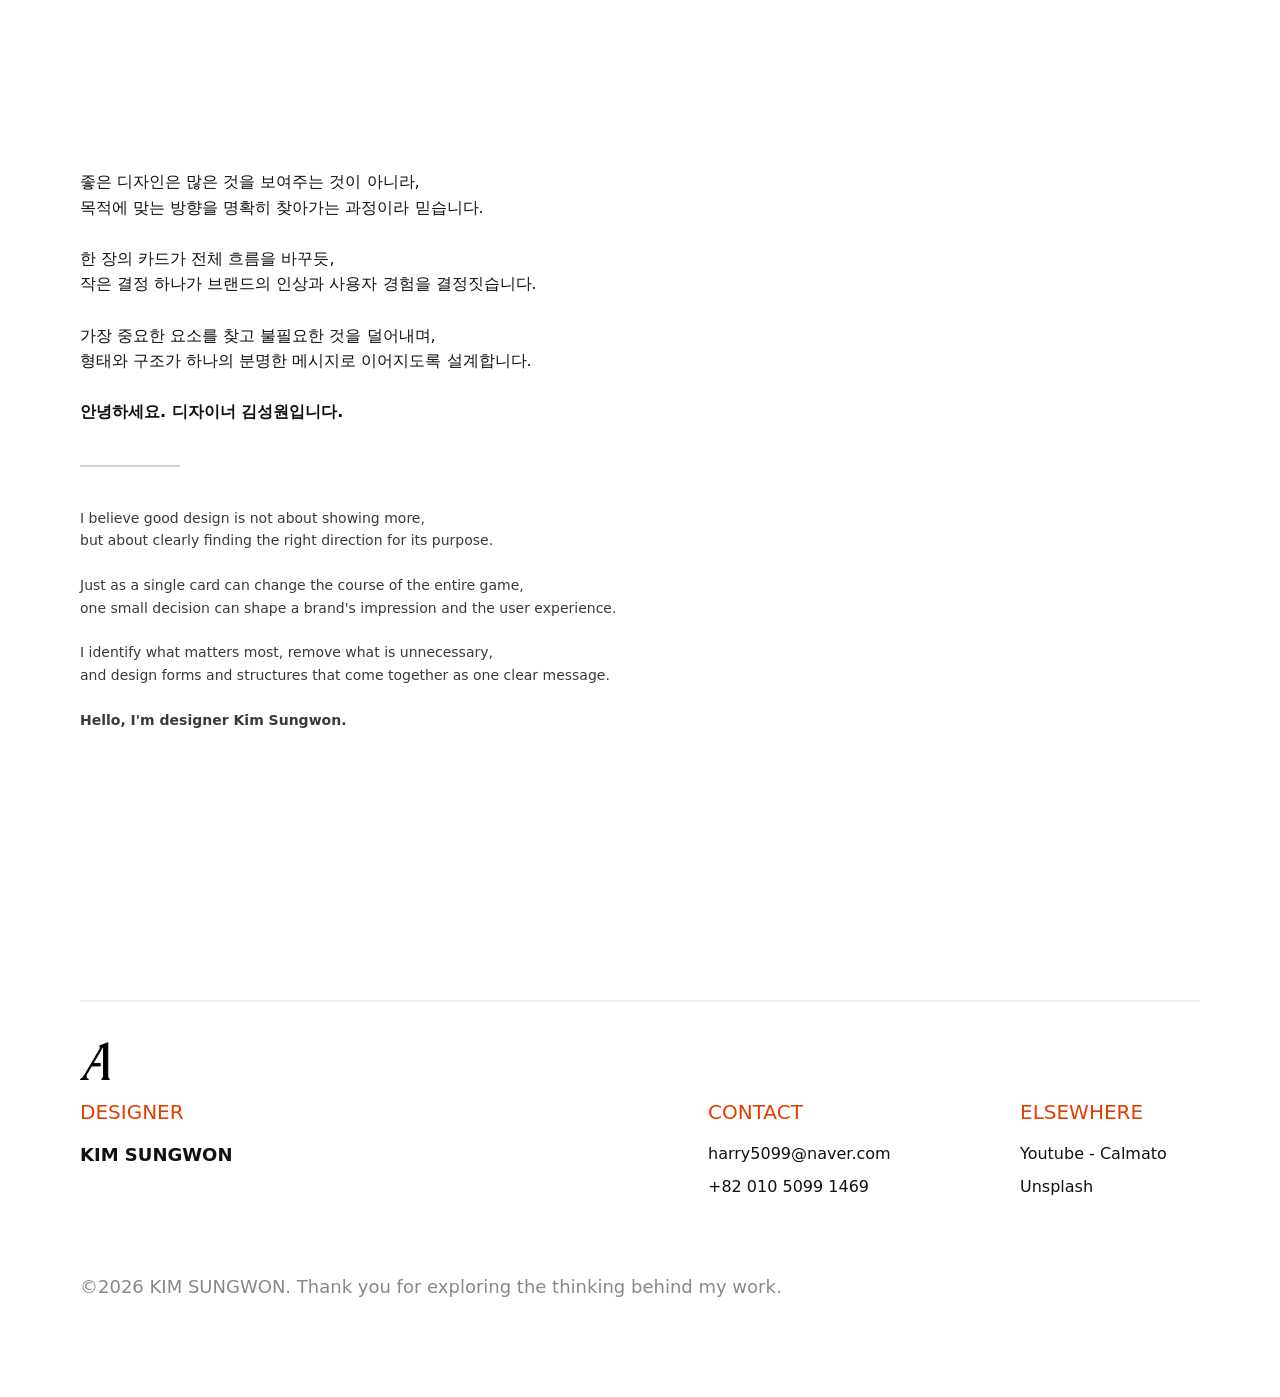
==== commit 16f229b4: "상단 네비 모션 처리" ====
--- a/about/index.html
+++ b/about/index.html
@@ -8,8 +8,8 @@
     <title>About - Kim SungWon Portfolio</title>
     <meta name="description" content="About designer Kim SungWon.">
     <meta name="portfolio-version" content="2026-08-18-project-data">
-    <script src="../script.js?v=20260927-visual-viewport-v13"></script>
-    <link rel="stylesheet" href="../styles.css?v=20260927-visual-viewport-v13">
+    <script src="../script.js?v=20260929-floating-visibility-v24"></script>
+    <link rel="stylesheet" href="../styles.css?v=20260929-floating-dissolve-v25">
   </head>
   <body class="about-page">
     <header class="site-header" data-nav>
--- a/styles.css
+++ b/styles.css
@@ -1,5 +1,4 @@
 :root {
-  --app-viewport-height: 100svh;
   --font-system: -apple-system, BlinkMacSystemFont, "SF Pro Display", "SF Pro Text", "Apple SD Gothic Neo",
     "Noto Sans KR", "Pretendard", system-ui, sans-serif;
   --background: #ffffff;
@@ -40,16 +39,23 @@
   --nav-indicator-duration: 420ms;
   --nav-indicator-ease: cubic-bezier(0.22, 1, 0.36, 1);
   --nav-item-duration: 180ms;
+  --floating-ui-fade-duration: 400ms;
+  --floating-ui-motion-duration: 550ms;
+  --floating-ui-fade-ease: ease-in-out;
+  --floating-ui-motion-ease: cubic-bezier(0.22, 1, 0.36, 1);
+  --floating-ui-reveal-delay: 1000ms;
+  --floating-ui-hidden-distance: 14px;
   --theme-toggle-background: rgba(255, 255, 255, 0.75);
   --theme-toggle-border: rgba(0, 0, 0, 0.12);
   --theme-toggle-color: #111111;
-  --theme-toggle-hidden-y: 14px;
+  --theme-toggle-hidden-y: var(--floating-ui-hidden-distance);
   --safe-area-top: env(safe-area-inset-top, 0px);
   --safe-area-right: env(safe-area-inset-right, 0px);
   --safe-area-bottom: env(safe-area-inset-bottom, 0px);
   --panel-x: 80px;
   --header-height: 100px;
 }
+
 html[data-theme="dark"] {
   --background: #111111;
   --foreground: #ffffff;
@@ -99,7 +105,6 @@
   word-break: keep-all;
 }
 
-body.home-page,
 body.about-page,
 body.project-page {
   overflow-x: hidden;
@@ -108,7 +113,25 @@
 
 body.works-page,
 body.elsewhere-page {
-  overflow: hidden;
+  overflow-x: hidden;
+  overflow-y: auto;
+  isolation: isolate;
+}
+
+/* Visual-only underlay: covers iOS browser-chrome areas without resizing content. */
+body.works-page::before,
+body.elsewhere-page::before {
+  content: "";
+  position: fixed;
+  top: 0;
+  right: 0;
+  left: 0;
+  z-index: -1;
+  width: 100%;
+  height: 100vh;
+  height: 100lvh;
+  pointer-events: none;
+  background: var(--background);
 }
 
 a {
@@ -269,7 +292,6 @@
   display: none;
 }
 
-.home-main,
 .about-main {
   min-height: 100svh;
   background: var(--background);
@@ -304,6 +326,17 @@
   text-align: center;
 }
 
+@media (min-width: 834px) {
+  .about-page .about-panel {
+    justify-content: flex-start;
+  }
+
+  .about-page .about-copy {
+    align-items: flex-start;
+    text-align: left;
+  }
+}
+
 .about-copy p {
   margin: 0;
   white-space: pre-line;
@@ -336,8 +369,6 @@
   align-items: flex-start;
   justify-content: center;
   padding: 100px var(--panel-x);
-  scroll-snap-align: none;
-  scroll-snap-stop: normal;
 }
 
 .footer-content {
@@ -450,10 +481,10 @@
 }
 
 .works-main {
-  height: 100svh;
-  min-height: 0;
+  min-height: 100%;
+  display: grid;
   margin: 0;
-  overflow: hidden;
+  overflow: visible;
   background: var(--background);
 }
 
@@ -609,6 +640,7 @@
     0 14px 34px rgba(0, 0, 0, 0.2);
   --works-camera-wheel-threshold: 10;
   --works-camera-wheel-cooldown: 400ms;
+  --works-camera-wheel-gesture-end-delay: 180ms;
   --works-camera-swipe-threshold: 28px;
 }
 
@@ -623,7 +655,7 @@
 }
 
 .works-page .project-gallery {
-  min-height: 100svh;
+  min-height: 100%;
   display: flex;
   align-items: center;
   justify-content: center;
@@ -675,14 +707,28 @@
 /* Applied by JavaScript on every Works viewport. */
 .works-page .project-gallery.is-works-camera-ready {
   position: relative;
-  height: 100svh;
-  min-height: 100svh;
-  max-height: 100svh;
+  min-height: 0;
   display: block;
   padding: 0;
-  overflow: hidden;
+  overflow: visible;
   isolation: isolate;
   touch-action: none;
+}
+
+/* Works — Initial Zoom In */
+.works-page .project-gallery.is-works-camera-ready {
+  scale: .68;
+  opacity: 0;
+  transform-origin: center center;
+  will-change: scale, opacity;
+}
+
+.works-page .project-gallery.is-works-camera-ready.is-entry-visible {
+  scale: 1;
+  opacity: 1;
+  transition:
+    scale 1000ms cubic-bezier(.8, 0, .32, 1),
+    opacity 300ms ease-out;
 }
 
 .works-page .project-gallery.is-works-camera-ready:focus-visible {
@@ -694,7 +740,7 @@
   position: absolute;
   inset: 0 var(--works-camera-stage-inline);
   display: block;
-  overflow: hidden;
+  overflow: visible;
 }
 
 .works-page .project-gallery.is-works-camera-ready .project-grid {
@@ -933,6 +979,7 @@
   margin: 0;
   overflow-x: hidden;
   overflow-y: auto;
+  scroll-behavior: smooth;
   scroll-snap-type: y mandatory;
   overscroll-behavior-y: contain;
   scrollbar-width: none;
@@ -1058,6 +1105,8 @@
 
 .elsewhere-panel-stage {
   position: relative;
+  display: grid;
+  min-height: 100%;
   margin: 0;
   overflow: visible;
   touch-action: pan-y;
@@ -1093,7 +1142,6 @@
    Elsewhere / Unsplash Carousel
 ========================= */
 #elsewhere-panel-unsplash {
-  min-height: 100svh;
   color: var(--foreground);
 }
 
@@ -1405,7 +1453,6 @@
 
 body.is-unsplash-lightbox-open .elsewhere-main {
   overflow: hidden;
-  scroll-snap-type: none;
 }
 
 body.is-unsplash-lightbox-open .site-header {
@@ -1765,6 +1812,8 @@
   --calmato-dissolve-leaving-translate-x: -52px;
   --calmato-dissolve-entering-translate-x: 52px;
   --calmato-indicator-switch-threshold: 0.55;
+  --calmato-wheel-threshold: 8;
+  --calmato-wheel-gesture-end-delay: 180ms;
   --calmato-indicator-bottom: 28px;
   --calmato-indicator-gap: 14px;
   --calmato-indicator-dot-size: 6px;
@@ -1915,14 +1964,44 @@
 }
 
 /* Elsewhere / Calmato Page 01 - Cinematic Intro */
+body.elsewhere-page {
+  --elsewhere-hero-underlay-light-image:
+    url("assets/elsewhere/elsewhere_calmato_background_light.jpg"),
+    url("assets/elsewhere/elsewhere_calmato_background_dark.jpg");
+  --elsewhere-hero-underlay-dark-image: url("assets/elsewhere/elsewhere_calmato_background_dark.jpg");
+  --elsewhere-hero-underlay-image: var(--elsewhere-hero-underlay-light-image);
+  --elsewhere-hero-underlay-color: #b2afa4;
+  --elsewhere-hero-underlay-position: 60% center;
+  --elsewhere-hero-underlay-overlay: rgba(0, 0, 0, 0.2);
+}
+
+html[data-theme="dark"] body.elsewhere-page {
+  --elsewhere-hero-underlay-image: var(--elsewhere-hero-underlay-dark-image);
+  --elsewhere-hero-underlay-color: #050505;
+}
+
+body.elsewhere-page:has(.calmato-hero--cinematic.is-visible)::before {
+  background-color: var(--elsewhere-hero-underlay-color);
+  background-image:
+    linear-gradient(
+      var(--elsewhere-hero-underlay-overlay),
+      var(--elsewhere-hero-underlay-overlay)
+    ),
+    var(--elsewhere-hero-underlay-image);
+  background-position: var(--elsewhere-hero-underlay-position);
+  background-repeat: no-repeat;
+  background-size: cover;
+}
+
 .calmato-dissolve-stage > .calmato-hero--cinematic {
   /* VS Code Edit: Page 01 image and desktop layout controls. */
-  /* Light falls back to the dark image until the light asset is added. */
+  /* Both theme images fill the exact Page 01 stage at every viewport size. */
   --calmato-hero-background-light-image:
     url("assets/elsewhere/elsewhere_calmato_background_light.jpg"),
     url("assets/elsewhere/elsewhere_calmato_background_dark.jpg");
   --calmato-hero-background-dark-image: url("assets/elsewhere/elsewhere_calmato_background_dark.jpg");
   --calmato-hero-background-image: var(--calmato-hero-background-light-image);
+  --calmato-hero-background-color: #b2afa4;
   --calmato-hero-background-size: cover;
   --calmato-hero-background-position: 60% center;
   --calmato-hero-image-overlay: rgba(0, 0, 0, 0.2);
@@ -1943,14 +2022,16 @@
   position: relative;
   isolation: isolate;
   overflow: hidden;
+  inline-size: 100%;
   justify-content: flex-start;
   padding: 0 var(--calmato-hero-padding-inline-end) 0 var(--calmato-hero-x);
   color: #ffffff;
-  background: #111111;
+  background: var(--calmato-hero-background-color);
 }
 
 html[data-theme="dark"] .calmato-dissolve-stage > .calmato-hero--cinematic {
   --calmato-hero-background-image: var(--calmato-hero-background-dark-image);
+  --calmato-hero-background-color: #050505;
 }
 
 .calmato-hero--cinematic::before,
@@ -1958,11 +2039,14 @@
   content: "";
   position: absolute;
   inset: 0;
+  inline-size: 100%;
+  block-size: 100%;
   pointer-events: none;
 }
 
 .calmato-hero--cinematic::before {
   z-index: 0;
+  background-color: var(--calmato-hero-background-color);
   background-image: var(--calmato-hero-background-image);
   background-position: var(--calmato-hero-background-position);
   background-repeat: no-repeat;
@@ -2054,6 +2138,12 @@
 
 body:has([data-elsewhere-panel="calmato"].is-active):has(.calmato-hero--cinematic.is-visible) .elsewhere-snap-dot.is-active {
   opacity: 1;
+}
+
+html[data-theme="light"]
+  body:has([data-elsewhere-panel="calmato"].is-active):has(.calmato-hero--cinematic.is-visible)
+  .calmato-scroll-hint {
+  color: #ffffff;
 }
 
 /* =========================
@@ -2737,7 +2827,7 @@
   position: relative;
   z-index: 1;
   width: 100%;
-  min-height: 100svh;
+  min-height: 100%;
   display: flex;
   flex-direction: column;
   align-items: center;
@@ -3591,10 +3681,6 @@
     padding-top: 0;
   }
 
-  .elsewhere-snap-panel {
-    min-height: 100svh;
-  }
-
   .calmato-hero {
     padding: 0 var(--calmato-content-right-inset) 0 var(--panel-x);
   }
@@ -3895,8 +3981,8 @@
   transform: translateY(var(--theme-toggle-y)) scale(var(--theme-toggle-scale));
 
 transition:
-  opacity 0.25s ease,
-  transform 0.4s cubic-bezier(0.22, 1, 0.36, 1),
+  opacity var(--floating-ui-fade-duration) var(--floating-ui-fade-ease),
+  transform var(--floating-ui-motion-duration) var(--floating-ui-motion-ease),
   background 0.25s ease,
   border-color 0.25s ease;
 }
@@ -3974,7 +4060,7 @@
 
 @media (prefers-reduced-motion: reduce) {
   :root {
-    --theme-toggle-hidden-y: 0;
+    --floating-ui-hidden-distance: 0px;
   }
 
   html,
@@ -4153,9 +4239,7 @@
 }
 
 /* =========================
-   Elsewhere / Mobile Snap Balance
-   These controls are intentionally mobile-only. Keep each snap panel inside
-   one visual viewport so adjacent panel content cannot bleed into it.
+   Elsewhere / Mobile Content Controls
 ========================= */
 @media (max-width: 833px) {
   .elsewhere-page {
@@ -4179,49 +4263,6 @@
     --calmato-mobile-about-offset-y: 0px;
   }
 
-  .elsewhere-page .elsewhere-main {
-    height: var(--app-viewport-height);
-    min-height: var(--app-viewport-height);
-    max-height: var(--app-viewport-height);
-    scroll-snap-type: y mandatory;
-  }
-
-  .elsewhere-page .elsewhere-panel-stage,
-  .elsewhere-page .elsewhere-snap-panel {
-    overflow-x: clip;
-    overflow-y: clip;
-  }
-
-  .elsewhere-page .elsewhere-snap-root {
-    height: calc(var(--app-viewport-height) * 4);
-    min-height: calc(var(--app-viewport-height) * 4);
-    overflow: visible;
-  }
-
-  .elsewhere-page .calmato-dissolve-stage,
-  .elsewhere-page .calmato-snap-point {
-    height: var(--app-viewport-height);
-  }
-
-  .elsewhere-page .calmato-dissolve-stage > .elsewhere-snap-panel,
-  .elsewhere-page .calmato-closing-content,
-  .elsewhere-page #elsewhere-panel-unsplash,
-  .elsewhere-page .unsplash-gallery {
-    min-height: var(--app-viewport-height);
-  }
-
-  .elsewhere-page .calmato-dissolve-stage > .elsewhere-snap-panel {
-    height: var(--app-viewport-height);
-  }
-
-  .elsewhere-page .elsewhere-snap-panel {
-    block-size: var(--app-viewport-height);
-    min-block-size: var(--app-viewport-height);
-    max-block-size: var(--app-viewport-height);
-    scroll-snap-align: none;
-    scroll-snap-stop: normal;
-  }
-
   .elsewhere-page .calmato-hero-content {
     gap: var(--calmato-mobile-hero-gap);
     transform: translateY(var(--calmato-mobile-hero-offset-y));
@@ -4327,6 +4368,10 @@
    These values affect only the cinematic intro panel.
 ========================= */
 @media (min-width: 834px) and (max-width: 1439px) {
+  body.elsewhere-page {
+    --elsewhere-hero-underlay-position: 52% center;
+  }
+
   /* Keep the inactive panel transition inside the viewport at the tablet boundary. */
   .elsewhere-page .elsewhere-panel-stage {
     overflow-x: clip;
@@ -4345,8 +4390,13 @@
 }
 
 @media (max-width: 833px) {
+  body.elsewhere-page {
+    --elsewhere-hero-underlay-position: 50% center;
+    --elsewhere-hero-underlay-overlay: rgba(0, 0, 0, 0.3);
+  }
+
   .elsewhere-page .calmato-dissolve-stage {
-    touch-action: pan-y;
+    touch-action: none;
   }
 
   .elsewhere-page .calmato-hero--cinematic {
@@ -4437,15 +4487,25 @@
    Camera geometry is shared from the base Works controls.
 ========================= */
 @media (max-width: 833px) {
-  .works-page .works-main {
-    height: var(--app-viewport-height);
-    min-height: var(--app-viewport-height);
-  }
-
-  .works-page .project-gallery.is-works-camera-ready {
-    height: var(--app-viewport-height);
-    min-height: var(--app-viewport-height);
-    max-height: var(--app-viewport-height);
+  /* Keep moving images on stable layers in mobile WebKit. */
+  .works-page .project-gallery.is-works-camera-ready .project-card,
+  .works-page .project-gallery.is-works-camera-ready .project-card:hover {
+    opacity: 1;
+    transition: none;
+  }
+
+  .works-page .project-gallery.is-works-camera-ready .project-media,
+  .works-page .project-gallery.is-works-camera-ready .project-info {
+    opacity: var(--works-camera-card-opacity);
+    transform: translateZ(0);
+    backface-visibility: hidden;
+    -webkit-backface-visibility: hidden;
+    will-change: opacity;
+    transition: opacity var(--works-camera-transition-duration) var(--works-camera-transition-easing);
+  }
+
+  .works-page .project-gallery.is-works-camera-ready .project-card[data-works-entry-priority="true"] .project-info {
+    opacity: 1;
   }
 
   .works-page {
@@ -4996,7 +5056,6 @@
 }
 
 @media (prefers-reduced-motion: reduce) {
-  .nav-shell,
   .nav-shell .elsewhere-nav-item > .elsewhere-subnav,
   .nav-selection-indicator,
   .mobile-menu {
@@ -5019,6 +5078,7 @@
 }
 
 .nav-shell {
+  --nav-scroll-visibility-y: 0px;
   position: fixed;
   top: max(var(--nav-pill-top), var(--safe-area-top));
   /* Center against the visual viewport even when a scrollbar gutter is reserved. */
@@ -5036,14 +5096,23 @@
   border: 1px solid var(--nav-pill-border);
   border-radius: var(--nav-pill-radius);
   box-shadow: var(--nav-pill-shadow);
-  transform: translateX(-50%);
+  opacity: 1;
+  transform: translate(-50%, var(--nav-scroll-visibility-y));
   backdrop-filter: saturate(150%) blur(var(--nav-pill-blur));
   -webkit-backdrop-filter: saturate(150%) blur(var(--nav-pill-blur));
   pointer-events: auto;
   transition:
+    opacity var(--floating-ui-fade-duration) var(--floating-ui-fade-ease),
+    transform var(--floating-ui-motion-duration) var(--floating-ui-motion-ease),
     background var(--nav-pill-duration) var(--nav-pill-ease),
     border-color var(--nav-pill-duration) var(--nav-pill-ease),
     box-shadow var(--nav-pill-duration) var(--nav-pill-ease);
+}
+
+.nav-shell.is-scroll-hidden {
+  --nav-scroll-visibility-y: calc(-1 * var(--floating-ui-hidden-distance));
+  opacity: 0;
+  pointer-events: none;
 }
 
 .nav-mode {
@@ -5261,8 +5330,7 @@
 
 @media (prefers-reduced-motion: reduce) {
   .nav-mode,
-  .nav-selection-indicator,
-  .nav-shell {
+  .nav-selection-indicator {
     transition-duration: 0.01ms;
   }
 }
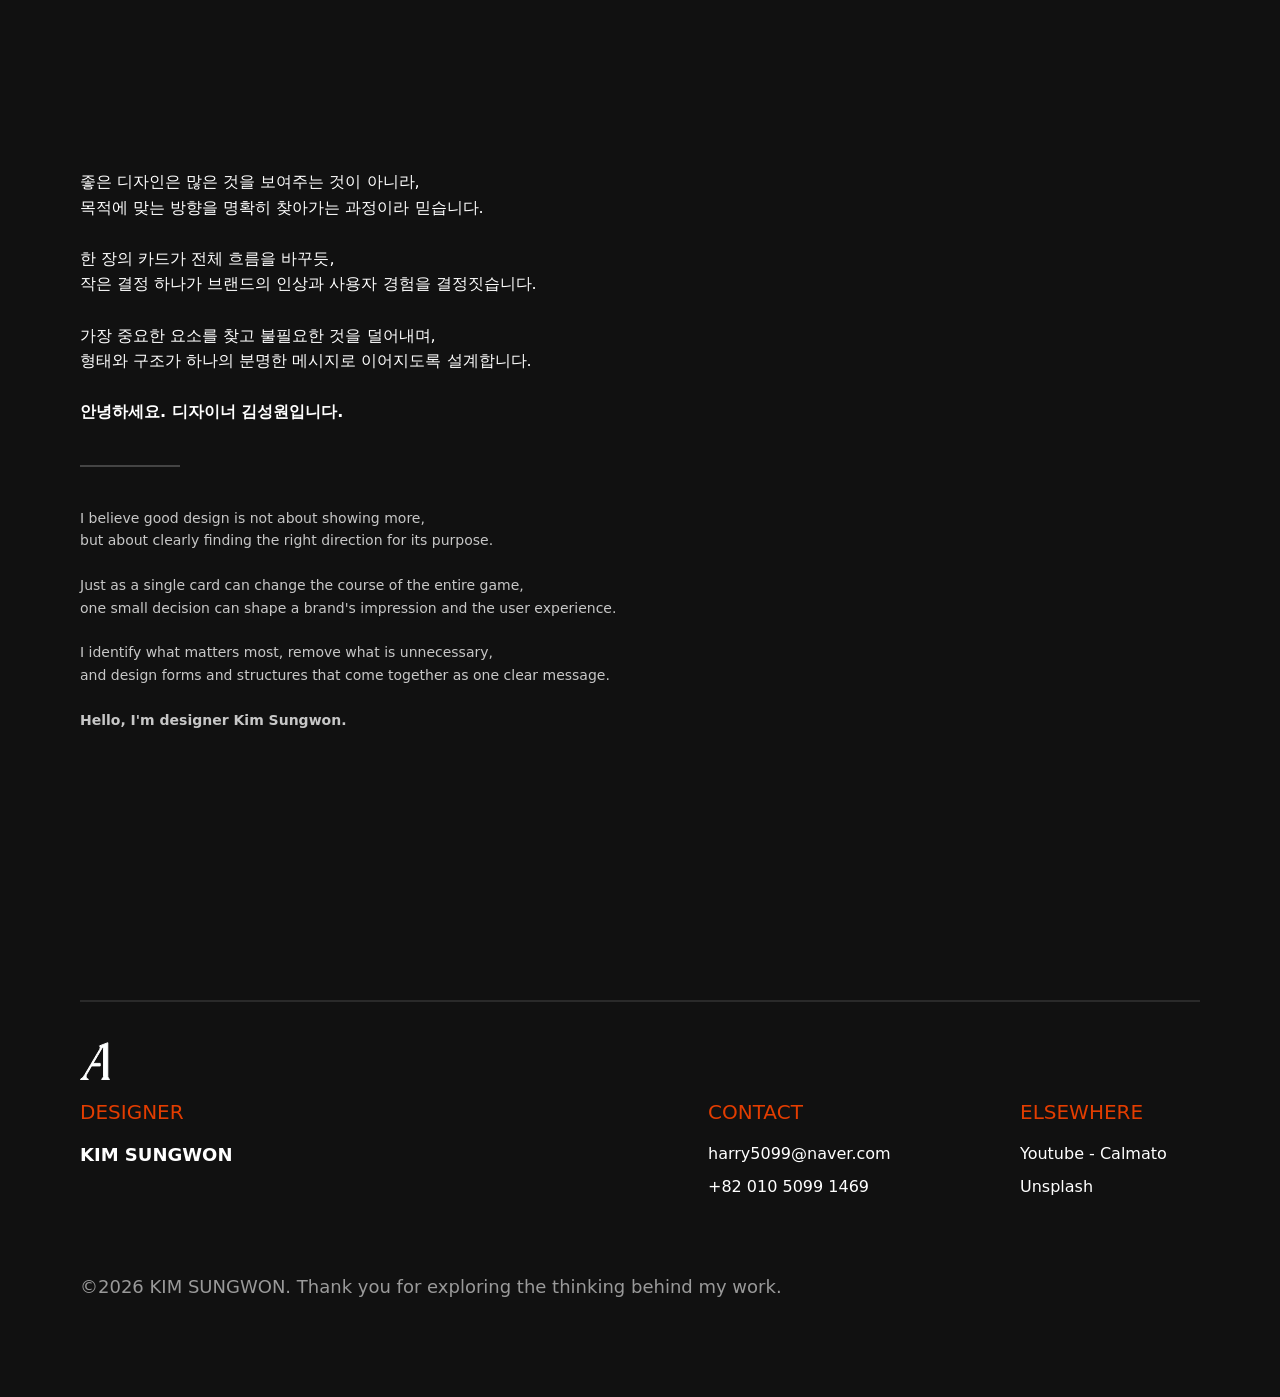
==== commit 171cd78a: "상세페이지 레이아웃 수정" ====
--- a/about/index.html
+++ b/about/index.html
@@ -3,13 +3,13 @@
   <head>
     <meta charset="utf-8">
     <meta name="viewport" content="width=device-width, initial-scale=1, viewport-fit=cover">
-    <meta name="color-scheme" content="light dark">
-    <meta name="theme-color" content="#ffffff" data-theme-color>
+    <meta name="color-scheme" content="dark">
+    <meta name="theme-color" content="#111111">
     <title>About - Kim SungWon Portfolio</title>
     <meta name="description" content="About designer Kim SungWon.">
     <meta name="portfolio-version" content="2026-08-18-project-data">
-    <script src="../script.js?v=20260929-floating-visibility-v24"></script>
-    <link rel="stylesheet" href="../styles.css?v=20260929-floating-dissolve-v25">
+    <script src="../script.js?v=20260930-dark-detail-v42"></script>
+    <link rel="stylesheet" href="../styles.css?v=20260930-dark-detail-v42">
   </head>
   <body class="about-page">
     <header class="site-header" data-nav>
@@ -102,9 +102,5 @@
       </footer>
     </section>
 
-    <button class="theme-toggle" type="button" aria-label="다크 모드로 전환" data-theme-toggle>
-      <img class="theme-icon theme-icon-sun" src="../assets/icon-sun.png" alt="">
-      <img class="theme-icon theme-icon-moon" src="../assets/icon-moon.png" alt="">
-    </button>
   </body>
 </html>
--- a/styles.css
+++ b/styles.css
@@ -1,32 +1,32 @@
 :root {
   --font-system: -apple-system, BlinkMacSystemFont, "SF Pro Display", "SF Pro Text", "Apple SD Gothic Neo",
     "Noto Sans KR", "Pretendard", system-ui, sans-serif;
-  --background: #ffffff;
-  --foreground: #111111;
-  --foreground-soft: #3a3a3a;
-  --foreground-muted: #888888;
+  --background: #111111;
+  --foreground: #ffffff;
+  --foreground-soft: #c7c7c7;
+  --foreground-muted: #9a9a9a;
   /* Core Values icon tones: keep these softer than absolute black/white. */
-  --core-icon-primary: rgba(20, 20, 20, 0.84);
-  --core-icon-secondary: rgba(20, 20, 20, 0.52);
-  --core-icon-muted: rgba(20, 20, 20, 0.3);
-  --core-divider: rgba(20, 20, 20, 0.1);
-  --core-value-copy: rgba(20, 20, 20, 0.62);
-  --line: #f1f1f1;
-  --line-strong: #d1d1d1;
+  --core-icon-primary: rgba(255, 255, 255, 0.82);
+  --core-icon-secondary: rgba(255, 255, 255, 0.5);
+  --core-icon-muted: rgba(255, 255, 255, 0.28);
+  --core-divider: rgba(255, 255, 255, 0.1);
+  --core-value-copy: rgba(255, 255, 255, 0.62);
+  --line: #2a2a2a;
+  --line-strong: #444444;
   --accent: #e33d00;
   /* Floating navigation pill controls. */
   --nav-pill-height: 44px;
   --nav-pill-padding-x: 4px;
   --nav-pill-gap: 4px;
   --nav-pill-radius: 999px;
-  --nav-pill-top: 24px;
+  --nav-pill-top: 28px;
   --nav-pill-font-size: 13px;
   --nav-pill-font-weight: 590;
-  --nav-pill-bg: rgba(255, 255, 255, 0.72);
-  --nav-pill-border: rgba(17, 17, 17, 0.11);
-  --nav-pill-shadow: 0 8px 24px rgba(17, 17, 17, 0.1);
-  --nav-pill-hover-bg: rgba(17, 17, 17, 0.055);
-  --nav-pill-active-bg: rgba(17, 17, 17, 0.1);
+  --nav-pill-bg: rgba(15, 15, 15, 0.58);
+  --nav-pill-border: rgba(255, 255, 255, 0.15);
+  --nav-pill-shadow: 0 8px 24px rgba(0, 0, 0, 0.28);
+  --nav-pill-hover-bg: rgba(255, 255, 255, 0.08);
+  --nav-pill-active-bg: rgba(255, 255, 255, 0.14);
   --nav-pill-text: var(--foreground);
   --nav-pill-blur: 16px;
   --nav-pill-duration: 260ms;
@@ -45,10 +45,6 @@
   --floating-ui-motion-ease: cubic-bezier(0.22, 1, 0.36, 1);
   --floating-ui-reveal-delay: 1000ms;
   --floating-ui-hidden-distance: 14px;
-  --theme-toggle-background: rgba(255, 255, 255, 0.75);
-  --theme-toggle-border: rgba(0, 0, 0, 0.12);
-  --theme-toggle-color: #111111;
-  --theme-toggle-hidden-y: var(--floating-ui-hidden-distance);
   --safe-area-top: env(safe-area-inset-top, 0px);
   --safe-area-right: env(safe-area-inset-right, 0px);
   --safe-area-bottom: env(safe-area-inset-bottom, 0px);
@@ -56,28 +52,16 @@
   --header-height: 100px;
 }
 
-html[data-theme="dark"] {
-  --background: #111111;
-  --foreground: #ffffff;
-  --foreground-soft: #c7c7c7;
-  --foreground-muted: #9a9a9a;
-  --core-icon-primary: rgba(255, 255, 255, 0.82);
-  --core-icon-secondary: rgba(255, 255, 255, 0.5);
-  --core-icon-muted: rgba(255, 255, 255, 0.28);
-  --core-divider: rgba(255, 255, 255, 0.1);
-  --core-value-copy: rgba(255, 255, 255, 0.62);
-
-  --line: #2a2a2a;
-  --line-strong: #444444;
-
-  --nav-pill-bg: rgba(15, 15, 15, 0.58);
-  --nav-pill-border: rgba(255, 255, 255, 0.15);
-  --nav-pill-shadow: 0 8px 24px rgba(0, 0, 0, 0.28);
-  --nav-pill-hover-bg: rgba(255, 255, 255, 0.08);
-  --nav-pill-active-bg: rgba(255, 255, 255, 0.14);
-  --theme-toggle-background: rgba(30, 30, 30, 0.75);
-  --theme-toggle-border: rgba(255, 255, 255, 0.15);
-  --theme-toggle-color: #ffffff;
+@media (min-width: 834px) and (max-width: 1439px) {
+  :root {
+    --nav-pill-top: 24px;
+  }
+}
+
+@media (max-width: 833px) {
+  :root {
+    --nav-pill-top: 16px;
+  }
 }
 
 * {
@@ -90,6 +74,7 @@
 }
 
 html {
+  color-scheme: dark;
   scroll-behavior: smooth;
   background: var(--background);
 }
@@ -109,6 +94,27 @@
 body.project-page {
   overflow-x: hidden;
   overflow-y: auto;
+}
+
+body.project-page {
+  --project-page-x: 4.5vw;
+  --project-title-description-gap: 40px;
+  --project-description-paragraph-gap: 14px;
+  --project-meta-gap: 28px;
+  --project-meta-offset-y: 10px;
+  --project-cover-meta-top: clamp(24px, 3vw, 42px);
+  --project-info-duration: var(--nav-pill-duration);
+  --project-info-ease: var(--nav-pill-ease);
+  --project-info-bottom: max(20px, var(--safe-area-bottom));
+  --project-info-readability-height: clamp(84px, 13vh, 140px);
+  --project-close-size: 42px;
+  --project-adjacent-x: 4.5vw;
+  --project-adjacent-y: clamp(64px, 8vw, 112px);
+  --project-adjacent-gap: 12px;
+  --project-adjacent-row-gap: 8px;
+  --project-adjacent-type-gap: 7px;
+  --project-adjacent-duration: 320ms;
+  --project-adjacent-ease: cubic-bezier(0.22, 1, 0.36, 1);
 }
 
 body.works-page,
@@ -175,7 +181,6 @@
 
 .nav-shell {
   position: fixed;
-  top: var(--nav-pill-top);
   left: 50%;
   z-index: 1;
   width: fit-content;
@@ -277,9 +282,9 @@
   transition: filter 180ms ease;
 }
 
-html[data-theme="dark"] .nav-logo img,
-html[data-theme="dark"] .mobile-menu-button img,
-html[data-theme="dark"] .footer-mark {
+.nav-logo img,
+.mobile-menu-button img,
+.footer-mark {
   filter: invert(1);
 }
 
@@ -302,8 +307,7 @@
 .icon-link:focus-visible,
 .mobile-menu-button:focus-visible,
 .mobile-menu a:focus-visible,
-.footer-column a:focus-visible,
-.theme-toggle:focus-visible {
+.footer-column a:focus-visible {
   outline: 2px solid var(--accent);
   outline-offset: 4px;
 }
@@ -644,7 +648,7 @@
   --works-camera-swipe-threshold: 28px;
 }
 
-html[data-theme="dark"] .works-page {
+.works-page {
   --works-camera-outline-border: rgba(255, 255, 255, 0.52);
   --works-camera-outline-highlight: rgba(255, 255, 255, 0.42);
   --works-camera-outline-shadow:
@@ -892,54 +896,84 @@
 }
 
 .project-detail-hero {
+  display: none;
+}
+
+.project-hero-layout {
+  display: grid;
+  grid-template-columns: minmax(0, 1fr) minmax(220px, 280px);
+  align-items: start;
+  column-gap: clamp(72px, 10vw, 160px);
+}
+
+.project-hero-copy {
+  min-width: 0;
   display: flex;
   flex-direction: column;
-  gap: 40px;
-  padding: 160px var(--panel-x) 0;
+  align-items: flex-start;
 }
 
 .project-title-group {
   display: flex;
   flex-direction: column;
-  gap: 40px;
+  align-items: flex-start;
+  gap: 4px;
 }
 
 .project-title-group h1 {
   margin: 0;
   color: var(--foreground);
   font-family: "Apple SD Gothic Neo", var(--font-system);
-  font-size: 32px;
-  font-weight: 700;
-  line-height: 1.25;
-}
-
-.project-description {
-  width: min(790px, 100%);
+  font-size: 72px;
+  font-weight: 500;
+  line-height: 78px;
+  letter-spacing: -2.2px;
+  overflow-wrap: break-word;
+}
+
+.project-subtitle {
   margin: 0;
   color: var(--foreground);
   font-family: "Apple SD Gothic Neo", var(--font-system);
-  font-size: 16px;
-  font-weight: 450;
-  line-height: 1.5;
+  font-size: 22px;
+  font-weight: 400;
+  line-height: 30px;
+}
+
+.project-description {
+  width: min(560px, 100%);
+  display: flex;
+  flex-direction: column;
+  gap: var(--project-description-paragraph-gap);
+  margin: var(--project-title-description-gap) 0 0;
+  color: var(--foreground);
+  font-family: "Apple SD Gothic Neo", var(--font-system);
+  font-size: 14px;
+  font-weight: 400;
+  line-height: 22px;
+}
+
+.project-description-paragraph {
+  display: block;
 }
 
 .project-meta {
+  width: 100%;
   display: flex;
-  flex-wrap: wrap;
-  gap: 16px 40px;
+  flex-direction: column;
+  align-items: flex-start;
+  gap: var(--project-meta-gap);
   margin: 0;
   padding: 0;
   color: var(--foreground);
-  font-size: 14px;
-  font-weight: 450;
-  line-height: 1.2;
+  transform: translateY(var(--project-meta-offset-y));
 }
 
 .project-meta-item {
   display: flex;
-  gap: 4px;
-  align-items: center;
-  white-space: nowrap;
+  flex-direction: column;
+  align-items: flex-start;
+  gap: 6px;
 }
 
 .project-meta dt,
@@ -947,28 +981,595 @@
   margin: 0;
 }
 
-.project-image-stack {
+.project-meta dt {
+  color: var(--foreground-muted);
+  font-size: 10px;
+  font-weight: 500;
+  line-height: 14px;
+}
+
+.project-meta dd {
+  color: var(--foreground);
+  font-size: 14px;
+  font-weight: 400;
+  line-height: 20px;
+}
+
+@media (min-width: 834px) and (max-width: 1439px) {
+  body.project-page {
+    --project-page-x: var(--panel-x);
+  }
+
+  .project-hero-layout {
+    grid-template-columns: minmax(0, 1fr) minmax(200px, 240px);
+    column-gap: clamp(48px, 7vw, 96px);
+  }
+
+  .project-title-group h1 {
+    font-size: 56px;
+    line-height: 62px;
+    letter-spacing: -1.8px;
+  }
+
+  .project-subtitle {
+    font-size: 20px;
+    line-height: 28px;
+  }
+
+  .project-description {
+    width: min(540px, 100%);
+    font-size: 14px;
+    line-height: 22px;
+  }
+
+  .project-meta dd {
+    font-size: 13px;
+    line-height: 19px;
+  }
+}
+
+@media (max-width: 833px) {
+  body.project-page {
+    --project-info-inline: max(16px, var(--safe-area-right));
+    --project-info-bottom: calc(max(16px, var(--safe-area-bottom)) + 52px);
+  }
+
+  .project-title-group h1 {
+    font-size: 42px;
+    line-height: 46px;
+    letter-spacing: -1.3px;
+  }
+
+  .project-subtitle {
+    font-size: 17px;
+    line-height: 24px;
+  }
+
+  .project-description {
+    width: min(100%, 560px);
+    font-size: 13px;
+    line-height: 20px;
+  }
+
+  .project-meta {
+    gap: var(--project-meta-gap);
+  }
+
+  .project-meta dd {
+    font-size: 12px;
+    line-height: 18px;
+  }
+}
+
+.project-page .project-image-stack {
+  width: 100%;
+  max-width: none;
   display: flex;
   flex-direction: column;
-  padding: 120px var(--panel-x);
-}
-
-.project-image-frame {
+  gap: 0;
+  margin: 0;
+  padding: 0;
+}
+
+.project-page .project-image-frame {
+  position: relative;
   width: 100%;
   margin: 0;
   overflow: hidden;
   background: #000000;
 }
 
-.project-image-frame img {
+.project-page .project-image-frame > img,
+.project-page .project-image-frame > video {
   width: 100%;
   height: auto;
   display: block;
 }
 
-.project-detail-footer {
-  padding-top: 100px;
-  padding-bottom: 100px;
+.project-cover-identity {
+  position: fixed;
+  top: calc(var(--safe-area-top) + var(--project-cover-meta-top));
+  left: 50%;
+  z-index: 2;
+  width: min(calc(100% - 48px), 680px);
+  display: flex;
+  flex-direction: column;
+  align-items: center;
+  gap: 3px;
+  color: #ffffff;
+  pointer-events: none;
+  text-align: center;
+  transform: translateX(-50%);
+}
+
+.project-cover-title,
+.project-cover-subtitle,
+.project-cover-year {
+  margin: 0;
+  text-shadow: 0 1px 14px rgba(0, 0, 0, 0.34);
+}
+
+.project-cover-title {
+  font-size: 16px;
+  font-weight: 500;
+  line-height: 1.25;
+}
+
+.project-cover-subtitle {
+  color: rgba(255, 255, 255, 0.8);
+  font-size: 12px;
+  font-weight: 400;
+  line-height: 1.3;
+}
+
+.project-cover-year {
+  color: rgba(255, 255, 255, 0.64);
+  font-size: 11px;
+  font-weight: 400;
+  line-height: 1.3;
+}
+
+.project-info-trigger {
+  position: fixed;
+  right: auto;
+  bottom: var(--project-info-bottom);
+  left: 50%;
+  z-index: 2002;
+  min-width: 0;
+  min-height: 0;
+  padding: 8px 3px 7px;
+  border: 0;
+  border-radius: 0;
+  color: #ffffff;
+  background: transparent;
+  backdrop-filter: none;
+  -webkit-backdrop-filter: none;
+  cursor: pointer;
+  font-size: 13px;
+  font-weight: 500;
+  line-height: 1;
+  transform: translateX(-50%);
+  transition: color var(--project-info-duration) var(--project-info-ease);
+}
+
+.project-info-trigger::after {
+  content: "";
+  position: absolute;
+  right: 3px;
+  bottom: 2px;
+  left: 3px;
+  height: 1px;
+  background: currentColor;
+  opacity: 0.76;
+}
+
+.project-info-trigger:hover {
+  color: rgba(255, 255, 255, 0.72);
+}
+
+.project-info-trigger:focus-visible {
+  outline: 2px solid currentColor;
+  outline-offset: 3px;
+}
+
+.project-info-readability-gradient {
+  position: fixed;
+  right: 0;
+  bottom: 0;
+  left: 0;
+  z-index: 1800;
+  height: var(--project-info-readability-height);
+  pointer-events: none;
+  background: linear-gradient(to bottom, transparent 0%, rgba(0, 0, 0, 0.3) 100%);
+}
+
+.project-close {
+  position: fixed;
+  top: calc(
+    var(--safe-area-top) + var(--nav-pill-top) + (var(--nav-pill-height) - var(--project-close-size)) / 2
+  );
+  right: max(24px, var(--safe-area-right));
+  z-index: 2002;
+  width: var(--project-close-size);
+  height: var(--project-close-size);
+  display: grid;
+  place-items: center;
+  color: #ffffff;
+  font-size: 28px;
+  font-weight: 300;
+  line-height: 1;
+  opacity: 1;
+  transform: none;
+  transition: color 180ms ease;
+}
+
+.project-close:hover {
+  color: rgba(255, 255, 255, 0.7);
+}
+
+.project-close:focus-visible {
+  outline: 2px solid currentColor;
+  outline-offset: 2px;
+}
+
+.project-info-layer {
+  position: fixed;
+  inset: 0;
+  z-index: 1900;
+  color: #ffffff;
+  visibility: hidden;
+  pointer-events: none;
+  opacity: 0;
+  transition:
+    opacity var(--project-info-duration) var(--project-info-ease),
+    visibility 0s linear var(--project-info-duration);
+}
+
+.project-info-gradient {
+  position: absolute;
+  inset: 0;
+  width: 100%;
+  height: 100%;
+  padding: 0;
+  border: 0;
+  border-radius: 0;
+  background: linear-gradient(
+    to bottom,
+    rgba(0, 0, 0, 0.05) 0%,
+    rgba(0, 0, 0, 0.2) 35%,
+    rgba(0, 0, 0, 0.65) 65%,
+    rgba(0, 0, 0, 1) 100%
+  );
+  cursor: default;
+  touch-action: none;
+  opacity: 0;
+  transition: opacity var(--project-info-duration) var(--project-info-ease);
+}
+
+.project-info-content {
+  position: absolute;
+  right: 0;
+  bottom: 0;
+  left: 0;
+  z-index: 1;
+  max-height: calc(100dvh - 88px);
+  padding:
+    32px
+    max(clamp(32px, 4.5vw, 72px), 140px)
+    calc(max(32px, var(--safe-area-bottom)) + 82px)
+    clamp(32px, 4.5vw, 72px);
+  overflow-y: auto;
+  overscroll-behavior: contain;
+  -webkit-overflow-scrolling: touch;
+  touch-action: pan-y;
+  opacity: 0;
+  transform: translate3d(0, 18px, 0);
+  transition:
+    opacity var(--project-info-duration) var(--project-info-ease),
+    transform var(--project-info-duration) var(--project-info-ease);
+}
+
+.project-info-copy {
+  width: min(100%, 720px);
+}
+
+.project-info-title {
+  margin: 0;
+  font-size: clamp(32px, 3.6vw, 56px);
+  font-weight: 500;
+  line-height: 1.04;
+}
+
+.project-info-subtitle {
+  margin: 8px 0 0;
+  color: rgba(255, 255, 255, 0.76);
+  font-size: 16px;
+  font-weight: 400;
+  line-height: 24px;
+}
+
+.project-info-description {
+  width: min(100%, 620px);
+  display: flex;
+  flex-direction: column;
+  gap: var(--project-description-paragraph-gap);
+  margin-top: 24px;
+  color: rgba(255, 255, 255, 0.9);
+  font-size: 13px;
+  line-height: 20px;
+}
+
+.project-info-description p {
+  margin: 0;
+}
+
+.project-info-meta {
+  display: grid;
+  grid-template-columns: repeat(4, minmax(0, 1fr));
+  gap: clamp(20px, 3vw, 48px);
+  margin: 32px 0 0;
+}
+
+.project-info-meta-item {
+  min-width: 0;
+  display: flex;
+  flex-direction: column;
+  gap: 6px;
+}
+
+.project-info-meta dt,
+.project-info-meta dd {
+  margin: 0;
+}
+
+.project-info-meta dt {
+  color: rgba(255, 255, 255, 0.56);
+  font-size: 10px;
+  font-weight: 500;
+  line-height: 14px;
+}
+
+.project-info-meta dd {
+  color: rgba(255, 255, 255, 0.9);
+  font-size: 13px;
+  font-weight: 400;
+  line-height: 19px;
+  overflow-wrap: anywhere;
+}
+
+body.is-project-info-open .project-info-layer {
+  visibility: visible;
+  pointer-events: auto;
+  opacity: 1;
+  transition-delay: 0s;
+}
+
+body.is-project-info-open .project-info-gradient,
+body.is-project-info-open .project-info-content {
+  opacity: 1;
+}
+
+body.is-project-info-open .project-info-content {
+  transform: translate3d(0, 0, 0);
+}
+
+.project-adjacent-end {
+  position: relative;
+  width: 100%;
+  background: var(--background);
+}
+
+.project-adjacent-sentinel {
+  position: absolute;
+  top: 0;
+  left: 0;
+  width: 1px;
+  height: 1px;
+  pointer-events: none;
+}
+
+.project-adjacent-nav {
+  width: 100%;
+  display: flex;
+  align-items: flex-start;
+  justify-content: space-between;
+  gap: clamp(32px, 8vw, 120px);
+  padding: var(--project-adjacent-y) var(--project-adjacent-x);
+  opacity: 0;
+  pointer-events: none;
+  transform: translate3d(0, 10px, 0);
+  transition:
+    opacity var(--project-adjacent-duration) var(--project-adjacent-ease),
+    transform var(--project-adjacent-duration) var(--project-adjacent-ease);
+}
+
+.project-adjacent-nav.is-visible {
+  opacity: 1;
+  pointer-events: auto;
+  transform: translate3d(0, 0, 0);
+}
+
+.project-adjacent-link {
+  width: min(42%, 320px);
+  display: grid;
+  grid-template-columns: auto minmax(0, 1fr);
+  align-items: start;
+  gap: var(--project-adjacent-gap);
+  color: var(--foreground);
+}
+
+.project-adjacent-link--next {
+  grid-template-columns: minmax(0, 1fr) auto;
+  margin-left: auto;
+  text-align: right;
+}
+
+.project-adjacent-content {
+  min-width: 0;
+  display: flex;
+  flex-direction: column;
+  align-items: flex-start;
+}
+
+.project-adjacent-link--next .project-adjacent-content {
+  align-items: flex-end;
+}
+
+.project-adjacent-primary {
+  min-width: 0;
+  display: flex;
+  align-items: baseline;
+  gap: var(--project-adjacent-row-gap);
+}
+
+.project-adjacent-link--next .project-adjacent-primary {
+  justify-content: flex-end;
+}
+
+.project-adjacent-number {
+  flex: 0 0 auto;
+  color: var(--foreground-muted);
+  font-size: 12px;
+  font-weight: 400;
+  line-height: 1.3;
+}
+
+.project-adjacent-name {
+  min-width: 0;
+  color: var(--foreground);
+  font-size: 15px;
+  font-weight: 500;
+  line-height: 1.3;
+  overflow-wrap: break-word;
+  transition: opacity 260ms cubic-bezier(0.22, 1, 0.36, 1);
+}
+
+.project-adjacent-type {
+  max-width: 100%;
+  margin-top: var(--project-adjacent-type-gap);
+  color: var(--foreground-muted);
+  font-size: 12px;
+  font-weight: 400;
+  line-height: 1.4;
+}
+
+.project-adjacent-arrow {
+  color: var(--foreground);
+  font-size: 16px;
+  font-weight: 400;
+  line-height: 1.3;
+  transition: transform 260ms cubic-bezier(0.22, 1, 0.36, 1);
+}
+
+.project-adjacent-link:hover .project-adjacent-name {
+  opacity: 0.72;
+}
+
+.project-adjacent-link--previous:hover .project-adjacent-arrow {
+  transform: translateX(-4px);
+}
+
+.project-adjacent-link--next:hover .project-adjacent-arrow {
+  transform: translateX(4px);
+}
+
+.project-adjacent-link:focus-visible {
+  outline: 1px solid var(--foreground-muted);
+  outline-offset: 8px;
+}
+
+@media (min-width: 834px) and (max-width: 1439px) {
+  .project-info-meta {
+    grid-template-columns: repeat(2, minmax(0, 1fr));
+  }
+}
+
+@media (max-width: 833px) {
+  body.project-page {
+    --project-cover-meta-top: 18px;
+    --project-info-bottom: max(16px, var(--safe-area-bottom));
+    --project-adjacent-x: 20px;
+    --project-adjacent-y: 56px;
+  }
+
+  .project-cover-identity {
+    width: min(calc(100% - 40px), 560px);
+    gap: 2px;
+  }
+
+  .project-cover-title {
+    font-size: 14px;
+    line-height: 1.25;
+  }
+
+  .project-cover-subtitle {
+    font-size: 11px;
+    line-height: 1.3;
+  }
+
+  .project-cover-year {
+    font-size: 10px;
+  }
+
+  .project-info-trigger {
+    font-size: 12px;
+  }
+
+  .project-close {
+    right: max(16px, var(--safe-area-right));
+  }
+
+  .project-adjacent-nav {
+    gap: 16px;
+  }
+
+  .project-adjacent-link {
+    width: 45%;
+    max-width: none;
+    gap: 8px;
+  }
+
+  .project-adjacent-name {
+    display: -webkit-box;
+    overflow: hidden;
+    -webkit-box-orient: vertical;
+    -webkit-line-clamp: 2;
+  }
+
+  .project-adjacent-type {
+    display: none;
+  }
+
+  .project-info-content {
+    max-height: calc(100dvh - max(72px, var(--safe-area-top)));
+    padding:
+      80px
+      max(20px, var(--safe-area-right))
+      calc(max(20px, var(--safe-area-bottom)) + 92px)
+      max(20px, env(safe-area-inset-left, 0px));
+  }
+
+  .project-info-title {
+    font-size: 30px;
+  }
+
+  .project-info-subtitle {
+    margin-top: 6px;
+    font-size: 15px;
+    line-height: 22px;
+  }
+
+  .project-info-description {
+    margin-top: 22px;
+    font-size: 13px;
+    line-height: 20px;
+  }
+
+  .project-info-meta {
+    grid-template-columns: minmax(0, 1fr);
+    gap: 16px;
+    margin-top: 26px;
+  }
 }
 
 /* Elsewhere - Channel navigation */
@@ -1278,7 +1879,7 @@
   );
 }
 
-html[data-theme="dark"] .unsplash-carousel {
+.unsplash-carousel {
   background: transparent;
 }
 
@@ -1447,7 +2048,7 @@
   object-fit: contain;
 }
 
-html[data-theme="dark"] .unsplash-external-logo {
+.unsplash-external-logo {
   filter: invert(1);
 }
 
@@ -1965,19 +2566,10 @@
 
 /* Elsewhere / Calmato Page 01 - Cinematic Intro */
 body.elsewhere-page {
-  --elsewhere-hero-underlay-light-image:
-    url("assets/elsewhere/elsewhere_calmato_background_light.jpg"),
-    url("assets/elsewhere/elsewhere_calmato_background_dark.jpg");
-  --elsewhere-hero-underlay-dark-image: url("assets/elsewhere/elsewhere_calmato_background_dark.jpg");
-  --elsewhere-hero-underlay-image: var(--elsewhere-hero-underlay-light-image);
-  --elsewhere-hero-underlay-color: #b2afa4;
+  --elsewhere-hero-underlay-image: url("assets/elsewhere/elsewhere_calmato_background_dark.jpg");
+  --elsewhere-hero-underlay-color: #050505;
   --elsewhere-hero-underlay-position: 60% center;
   --elsewhere-hero-underlay-overlay: rgba(0, 0, 0, 0.2);
-}
-
-html[data-theme="dark"] body.elsewhere-page {
-  --elsewhere-hero-underlay-image: var(--elsewhere-hero-underlay-dark-image);
-  --elsewhere-hero-underlay-color: #050505;
 }
 
 body.elsewhere-page:has(.calmato-hero--cinematic.is-visible)::before {
@@ -1995,13 +2587,8 @@
 
 .calmato-dissolve-stage > .calmato-hero--cinematic {
   /* VS Code Edit: Page 01 image and desktop layout controls. */
-  /* Both theme images fill the exact Page 01 stage at every viewport size. */
-  --calmato-hero-background-light-image:
-    url("assets/elsewhere/elsewhere_calmato_background_light.jpg"),
-    url("assets/elsewhere/elsewhere_calmato_background_dark.jpg");
-  --calmato-hero-background-dark-image: url("assets/elsewhere/elsewhere_calmato_background_dark.jpg");
-  --calmato-hero-background-image: var(--calmato-hero-background-light-image);
-  --calmato-hero-background-color: #b2afa4;
+  --calmato-hero-background-image: url("assets/elsewhere/elsewhere_calmato_background_dark.jpg");
+  --calmato-hero-background-color: #050505;
   --calmato-hero-background-size: cover;
   --calmato-hero-background-position: 60% center;
   --calmato-hero-image-overlay: rgba(0, 0, 0, 0.2);
@@ -2029,11 +2616,6 @@
   background: var(--calmato-hero-background-color);
 }
 
-html[data-theme="dark"] .calmato-dissolve-stage > .calmato-hero--cinematic {
-  --calmato-hero-background-image: var(--calmato-hero-background-dark-image);
-  --calmato-hero-background-color: #050505;
-}
-
 .calmato-hero--cinematic::before,
 .calmato-hero--cinematic::after {
   content: "";
@@ -2138,12 +2720,6 @@
 
 body:has([data-elsewhere-panel="calmato"].is-active):has(.calmato-hero--cinematic.is-visible) .elsewhere-snap-dot.is-active {
   opacity: 1;
-}
-
-html[data-theme="light"]
-  body:has([data-elsewhere-panel="calmato"].is-active):has(.calmato-hero--cinematic.is-visible)
-  .calmato-scroll-hint {
-  color: #ffffff;
 }
 
 /* =========================
@@ -2802,7 +3378,7 @@
   background: var(--calmato-video-control-hover-background);
 }
 
-html[data-theme="dark"] .calmato-video-controls {
+.calmato-video-controls {
   --calmato-video-control-color: #ffffff;
   --calmato-video-control-hover-color: #ffffff;
   --calmato-video-control-border: rgba(255, 255, 255, 0.18);
@@ -3321,28 +3897,6 @@
   }
 
   .works-footer {
-    padding-top: 60px;
-    padding-bottom: 60px;
-  }
-
-  .project-detail-hero {
-    padding-top: 144px;
-  }
-
-  .project-title-group h1 {
-    font-size: 28px;
-  }
-
-  .project-description {
-    font-size: 15px;
-  }
-
-  .project-image-stack {
-    padding-top: 96px;
-    padding-bottom: 96px;
-  }
-
-  .project-detail-footer {
     padding-top: 60px;
     padding-bottom: 60px;
   }
@@ -3642,41 +4196,6 @@
     padding-bottom: 60px;
   }
 
-  .project-detail-hero {
-    gap: 32px;
-    padding-top: 104px;
-  }
-
-  .project-title-group {
-    gap: 24px;
-  }
-
-  .project-title-group h1 {
-    font-size: 22px;
-    line-height: 1.32;
-  }
-
-  .project-description {
-    font-size: 13px;
-    line-height: 1.6;
-  }
-
-  .project-meta {
-    flex-direction: column;
-    gap: 10px;
-    font-size: 12px;
-  }
-
-  .project-image-stack {
-    padding-top: 64px;
-    padding-bottom: 64px;
-  }
-
-  .project-detail-footer {
-    padding-top: 60px;
-    padding-bottom: 60px;
-  }
-
   .elsewhere-content {
     padding-top: 0;
   }
@@ -3767,37 +4286,6 @@
   }
 
 
-.project-image-frame video {
-  display: block;
-  width: 100%;
-  height: auto;
-  object-fit: contain;
-}
-/* 기본: Desktop + Tablet */
-
-.project-description-mobile {
-
-  display: none;
-
-}
-
-/* Mobile: 833px 이하 */
-
-@media (max-width: 833px) {
-
-  .project-description-desktop {
-
-    display: none;
-
-  }
-
-  .project-description-mobile {
-
-    display: block;
-
-  }
-
-}
 /* ===== MOBILE MENU ===== */
 @media (max-width: 833px) {
 
@@ -3947,117 +4435,6 @@
     text-align: right;
   }
 
-/* ===== THEME BUTTON ===== */
-
-.theme-toggle {
-  position: fixed;
-  right: max(24px, var(--safe-area-right));
-  bottom: max(24px, var(--safe-area-bottom));
-  z-index: 2000;
-
-  width: 42px;
-  height: 42px;
-
-  padding: 0;
-  border: 1px solid var(--theme-toggle-border);
-  border-radius: 50%;
-
-  background: var(--theme-toggle-background);
-  backdrop-filter: blur(12px);
-  -webkit-backdrop-filter: blur(12px);
-
-  color: var(--theme-toggle-color);
-  cursor: pointer;
-
-  display: flex;
-  align-items: center;
-  justify-content: center;
-
-  --theme-toggle-scale: 1;
-  --theme-toggle-y: 0;
-
-  opacity: 1;
-  pointer-events: auto;
-  transform: translateY(var(--theme-toggle-y)) scale(var(--theme-toggle-scale));
-
-transition:
-  opacity var(--floating-ui-fade-duration) var(--floating-ui-fade-ease),
-  transform var(--floating-ui-motion-duration) var(--floating-ui-motion-ease),
-  background 0.25s ease,
-  border-color 0.25s ease;
-}
-
-.theme-toggle:hover {
-  --theme-toggle-scale: 1.08;
-}
-
-.theme-toggle:active {
-  --theme-toggle-scale: 0.94;
-}
-
-.theme-toggle.is-scroll-hidden {
-
-  --theme-toggle-y: var(--theme-toggle-hidden-y);
-
-  opacity: 0;
-
-  pointer-events: none;
-
-}
-
-
-/* 해 / 달 공통 */
-
-.theme-icon {
-  position: absolute;
-
-  width: 24px;
-  height: 24px;
-  object-fit: contain;
-  transform-origin: 50% 50%;
-  will-change: opacity, transform;
-
-  transition:
-    opacity 0.28s ease,
-    transform 0.42s cubic-bezier(0.18, 0.9, 0.28, 1.1);
-}
-
-
-/* 라이트 모드 */
-
-.theme-icon-sun {
-  opacity: 1;
-  transform: translateY(0) rotate(0deg) scale(1);
-  transition-delay: 0.06s;
-}
-
-.theme-icon-moon {
-  opacity: 0;
-  transform: translateY(6px) rotate(-120deg) scale(0.45);
-  transition-delay: 0s;
-}
-
-
-/* 다크 모드 */
-
-html[data-theme="dark"] .theme-icon-sun {
-  opacity: 0;
-  transform: translateY(-6px) rotate(120deg) scale(0.45);
-  transition-delay: 0s;
-}
-
-html[data-theme="dark"] .theme-icon-moon {
-  opacity: 1;
-  transform: translateY(0) rotate(0deg) scale(1);
-  transition-delay: 0.06s;
-}
-
-html[data-theme="dark"] .theme-toggle {
-  background: var(--theme-toggle-background);
-  border-color: var(--theme-toggle-border);
-  color: var(--theme-toggle-color);
-}
-
 @media (prefers-reduced-motion: reduce) {
   :root {
     --floating-ui-hidden-distance: 0px;
@@ -4078,16 +4455,6 @@
   animation-iteration-count: 1 !important;
 }
 */
-
-  .theme-icon {
-    transition-delay: 0s !important;
-    will-change: auto;
-  }
-
-  .theme-toggle:hover,
-  .theme-toggle:active {
-    --theme-toggle-scale: 1;
-  }
 
   .elsewhere-panel,
   .calmato-channel-link,
@@ -4878,12 +5245,10 @@
 @media (max-width: 833px) {
   .site-header {
     --nav-pill-height: 44px;
-    --nav-pill-top: 14px;
     --nav-pill-padding-x: 6px;
   }
 
   .nav-shell {
-    top: var(--nav-pill-top);
     left: 50%;
     width: fit-content;
     max-width: calc(100vw - 40px);
@@ -4950,7 +5315,7 @@
   .mobile-menu {
     position: fixed;
     z-index: 2;
-    top: calc(var(--nav-pill-top) + var(--nav-pill-height) + 8px);
+    top: calc(var(--safe-area-top) + var(--nav-pill-top) + var(--nav-pill-height) + 8px);
     right: auto;
     left: 50%;
     width: min(320px, calc(100vw - 40px));
@@ -5080,7 +5445,7 @@
 .nav-shell {
   --nav-scroll-visibility-y: 0px;
   position: fixed;
-  top: max(var(--nav-pill-top), var(--safe-area-top));
+  top: calc(var(--safe-area-top) + var(--nav-pill-top));
   /* Center against the visual viewport even when a scrollbar gutter is reserved. */
   left: 50vw;
   z-index: 1;
@@ -5305,7 +5670,6 @@
 
 @media (max-width: 833px) {
   .site-header {
-    --nav-pill-top: 14px;
     --nav-pill-padding-x: var(--nav-mobile-padding-x);
   }
 
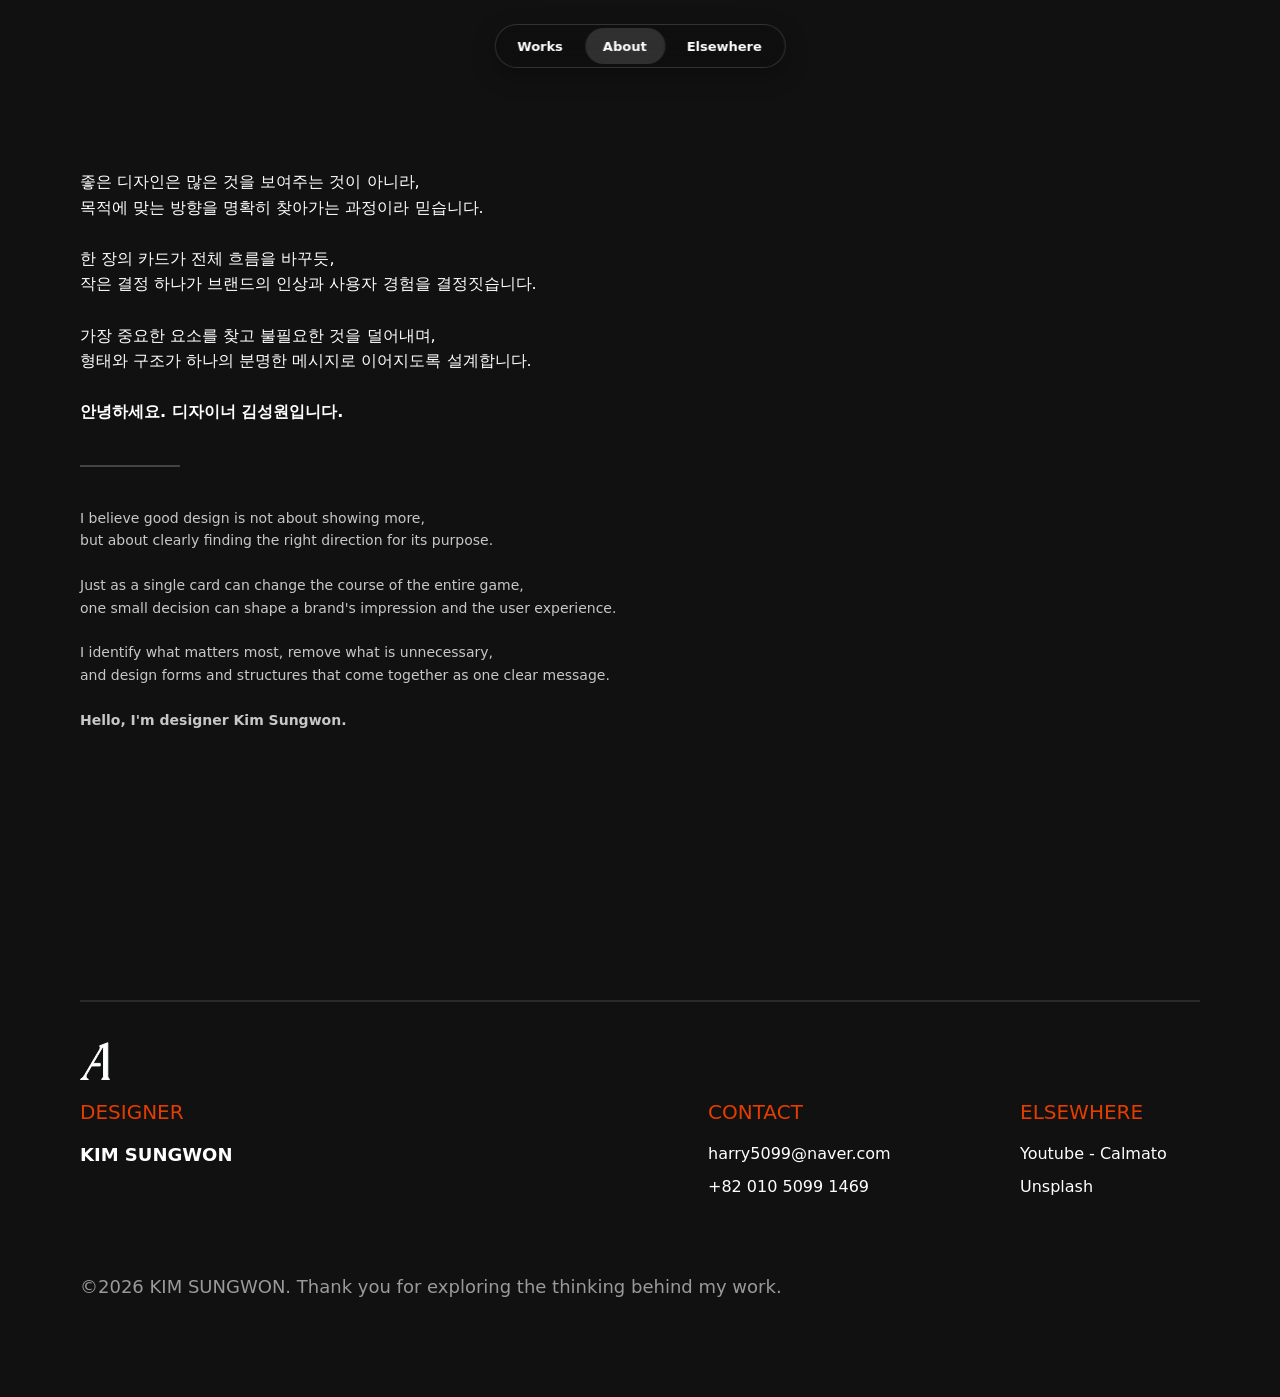
==== commit 4bca963f: "네비게이션 고정" ====
--- a/about/index.html
+++ b/about/index.html
@@ -8,8 +8,8 @@
     <title>About - Kim SungWon Portfolio</title>
     <meta name="description" content="About designer Kim SungWon.">
     <meta name="portfolio-version" content="2026-08-18-project-data">
-    <script src="../script.js?v=20260930-dark-detail-v42"></script>
-    <link rel="stylesheet" href="../styles.css?v=20260930-dark-detail-v42">
+    <script src="../script.js?v=20261016-nav-always-visible-v72"></script>
+    <link rel="stylesheet" href="../styles.css?v=20261016-nav-always-visible-v72">
   </head>
   <body class="about-page">
     <header class="site-header" data-nav>
--- a/styles.css
+++ b/styles.css
@@ -39,12 +39,6 @@
   --nav-indicator-duration: 420ms;
   --nav-indicator-ease: cubic-bezier(0.22, 1, 0.36, 1);
   --nav-item-duration: 180ms;
-  --floating-ui-fade-duration: 400ms;
-  --floating-ui-motion-duration: 550ms;
-  --floating-ui-fade-ease: ease-in-out;
-  --floating-ui-motion-ease: cubic-bezier(0.22, 1, 0.36, 1);
-  --floating-ui-reveal-delay: 1000ms;
-  --floating-ui-hidden-distance: 14px;
   --safe-area-top: env(safe-area-inset-top, 0px);
   --safe-area-right: env(safe-area-inset-right, 0px);
   --safe-area-bottom: env(safe-area-inset-bottom, 0px);
@@ -103,8 +97,17 @@
   --project-meta-gap: 28px;
   --project-meta-offset-y: 10px;
   --project-cover-meta-top: clamp(24px, 3vw, 42px);
-  --project-info-duration: var(--nav-pill-duration);
-  --project-info-ease: var(--nav-pill-ease);
+  --project-cover-aspect-ratio: 16 / 9;
+  --project-info-duration: 720ms;
+  --project-info-ease: cubic-bezier(0.42, 0, 0.58, 1);
+  --project-info-gradient: linear-gradient(
+    to bottom,
+    rgba(0, 0, 0, 0.1) 0%,
+    rgba(0, 0, 0, 0.45) 20%,
+    rgba(0, 0, 0, 0.85) 42%,
+    rgba(0, 0, 0, 0.98) 70%,
+    rgb(0, 0, 0) 100%
+  );
   --project-info-bottom: max(20px, var(--safe-area-bottom));
   --project-info-readability-height: clamp(84px, 13vh, 140px);
   --project-close-size: 42px;
@@ -115,6 +118,12 @@
   --project-adjacent-type-gap: 7px;
   --project-adjacent-duration: 320ms;
   --project-adjacent-ease: cubic-bezier(0.22, 1, 0.36, 1);
+  /* Works -> Project Detail camera entrance controls. */
+  --project-entry-zoom-duration: 1200ms;
+  --project-entry-zoom-ease: cubic-bezier(0.22, 0.61, 0.36, 1);
+  --project-entry-zoom-scale: 1.06;
+  --project-entry-zoom-opacity: 0.6;
+  --project-entry-zoom-blur: 5px;
 }
 
 body.works-page,
@@ -168,6 +177,223 @@
   clip: rect(0, 0, 0, 0);
   white-space: nowrap;
   border: 0;
+}
+
+/* Landing page */
+body.landing-page {
+  min-height: 100vh;
+  min-height: 100dvh;
+  overflow: hidden;
+  color: #ffffff;
+  background: #111111;
+}
+
+.landing-shell {
+  position: relative;
+  isolation: isolate;
+  width: 100%;
+  height: 100vh;
+  height: 100dvh;
+  min-height: 100svh;
+  overflow: hidden;
+  background: #111111;
+}
+
+.landing-media {
+  position: absolute;
+  inset: 0;
+  z-index: 0;
+  width: 100%;
+  height: 100%;
+  background: #111111;
+  pointer-events: none;
+}
+
+.landing-media video {
+  width: 100%;
+  height: 100%;
+  display: block;
+  object-fit: cover;
+}
+
+.landing-content {
+  position: relative;
+  z-index: 1;
+  width: min(100% - 48px, 880px);
+  height: 100%;
+  margin-inline: auto;
+  display: flex;
+  flex-direction: column;
+  align-items: center;
+  justify-content: center;
+  padding-bottom: 2px;
+  text-align: center;
+  opacity: 0;
+  animation: landingContentFadeIn 900ms var(--nav-pill-ease) 120ms forwards;
+}
+
+.landing-content::before {
+  content: "";
+  position: absolute;
+  top: 50%;
+  left: 50%;
+  z-index: 0;
+  width: min(920px, 112vw);
+  height: min(620px, 76vh);
+  background: radial-gradient(
+    ellipse at center,
+    rgba(0, 0, 0, 0.6) 0%,
+    rgba(0, 0, 0, 0.48) 32%,
+    rgba(0, 0, 0, 0.2) 60%,
+    rgba(0, 0, 0, 0) 84%,
+    rgba(0, 0, 0, 0) 100%
+  );
+  transform: translate(-50%, -50%);
+  pointer-events: none;
+}
+
+.landing-content > * {
+  position: relative;
+  z-index: 1;
+}
+
+.landing-content h1,
+.landing-content p,
+.landing-footer p {
+  margin: 0;
+}
+
+.landing-content h1 {
+  font-size: 72px;
+  font-weight: 600;
+  line-height: 1;
+  letter-spacing: 0;
+}
+
+.landing-role {
+  margin-top: 28px !important;
+  color: rgba(255, 255, 255, 0.9);
+  font-size: 17px;
+  font-weight: 500;
+  line-height: 1.4;
+}
+
+.landing-intro {
+  margin-top: 34px !important;
+  color: rgba(255, 255, 255, 0.8);
+  font-size: 14px;
+  font-weight: 400;
+  line-height: 1.65;
+}
+
+.landing-works-link {
+  margin-top: 42px;
+  display: inline-flex;
+  align-items: center;
+  justify-content: center;
+  gap: 6px;
+  padding: 11px 18px;
+  color: rgba(255, 255, 255, 0.9);
+  background: rgba(15, 15, 15, 0.35);
+  border: 1px solid rgba(255, 255, 255, 0.25);
+  border-radius: 999px;
+  font-size: 14px;
+  font-weight: 500;
+  line-height: 1.3;
+  backdrop-filter: blur(16px) saturate(120%);
+  -webkit-backdrop-filter: blur(16px) saturate(120%);
+  transition: background 250ms ease;
+}
+
+.landing-works-link:hover {
+  background: rgba(15, 15, 15, 0.48);
+}
+
+.landing-works-link:focus-visible {
+  outline: 1px solid currentColor;
+  outline-offset: 8px;
+}
+
+.landing-footer {
+  position: absolute;
+  right: max(32px, var(--safe-area-right));
+  bottom: max(28px, var(--safe-area-bottom));
+  left: max(32px, env(safe-area-inset-left, 0px));
+  z-index: 1;
+  display: flex;
+  align-items: center;
+  justify-content: space-between;
+  color: rgba(255, 255, 255, 0.44);
+  font-size: 11px;
+  font-weight: 400;
+  line-height: 1.4;
+}
+
+@keyframes landingContentFadeIn {
+  to {
+    opacity: 1;
+  }
+}
+
+@media (min-width: 834px) and (max-width: 1439px) {
+  .landing-content h1 {
+    font-size: 58px;
+  }
+
+  .landing-role {
+    margin-top: 24px !important;
+    font-size: 16px;
+  }
+}
+
+@media (max-width: 833px) {
+  .landing-content {
+    width: min(100% - 40px, 560px);
+  }
+
+  .landing-content::before {
+    width: min(620px, 124vw);
+    height: min(560px, 72vh);
+  }
+
+  .landing-content h1 {
+    font-size: 42px;
+  }
+
+  .landing-role {
+    margin-top: 22px !important;
+    font-size: 15px;
+  }
+
+  .landing-intro {
+    margin-top: 28px !important;
+    font-size: 13px;
+  }
+
+  .landing-works-link {
+    margin-top: 36px;
+    font-size: 13px;
+  }
+
+  .landing-footer {
+    right: max(20px, var(--safe-area-right));
+    bottom: max(20px, var(--safe-area-bottom));
+    left: max(20px, env(safe-area-inset-left, 0px));
+    font-size: 10px;
+  }
+}
+
+@media (max-width: 374px) {
+  .landing-content h1 {
+    font-size: 34px;
+  }
+}
+
+@media (prefers-reduced-motion: reduce) {
+  .landing-content {
+    opacity: 1;
+    animation: none;
+  }
 }
 
 .site-header {
@@ -646,6 +872,94 @@
   --works-camera-wheel-cooldown: 400ms;
   --works-camera-wheel-gesture-end-delay: 180ms;
   --works-camera-swipe-threshold: 28px;
+  /* Works entry direction: default zooms in; project close zooms out. */
+  --works-entry-start-scale: 0.68;
+  --works-close-entry-start-scale: 1.32;
+  --works-entry-duration: 1000ms;
+  --works-entry-ease: cubic-bezier(0.8, 0, 0.32, 1);
+  /* Project click loader completes before the destination is revealed. */
+  --project-transition-loader-duration: 900ms;
+  --project-transition-ring-length: 201.062;
+  --project-transition-overlay-bg: rgba(6, 6, 6, 0.72);
+  --project-transition-overlay-blur: 18px;
+}
+
+.project-transition-loader {
+  position: fixed;
+  inset: 0;
+  z-index: 5000;
+  display: grid;
+  place-items: center;
+  overflow: hidden;
+  visibility: hidden;
+  pointer-events: none;
+  opacity: 0;
+  background: var(--project-transition-overlay-bg);
+  -webkit-backdrop-filter: blur(var(--project-transition-overlay-blur)) saturate(0.78);
+  backdrop-filter: blur(var(--project-transition-overlay-blur)) saturate(0.78);
+  transition:
+    opacity 180ms ease,
+    visibility 0s linear 180ms;
+}
+
+.project-transition-loader.is-active {
+  visibility: visible;
+  pointer-events: auto;
+  opacity: 1;
+  transition-delay: 0s;
+}
+
+.project-transition-loader-mark {
+  position: relative;
+  width: 88px;
+  height: 88px;
+  display: grid;
+  place-items: center;
+}
+
+.project-transition-loader-mark > img {
+  position: absolute;
+  top: 50%;
+  left: 50%;
+  display: block;
+  width: 34px;
+  height: 34px;
+  transform: translate(-50%, -50%);
+  filter: invert(1);
+}
+
+.project-transition-loader-ring {
+  position: absolute;
+  inset: 0;
+  width: 100%;
+  height: 100%;
+  overflow: visible;
+  transform: rotate(-90deg);
+}
+
+.project-transition-loader-ring circle {
+  fill: none;
+  stroke: rgba(255, 255, 255, 0.82);
+  stroke-width: 1;
+  stroke-linecap: round;
+  stroke-dasharray:
+    var(--project-transition-ring-length)
+    var(--project-transition-ring-length);
+  stroke-dashoffset: var(--project-transition-ring-length);
+}
+
+.project-transition-loader.is-active .project-transition-loader-ring circle {
+  animation: projectTransitionLineDraw var(--project-transition-loader-duration) linear forwards;
+}
+
+@keyframes projectTransitionLineDraw {
+  to {
+    stroke-dashoffset: 0;
+  }
+}
+
+body.is-project-transitioning {
+  overflow: hidden;
 }
 
 .works-page {
@@ -721,17 +1035,24 @@
 
 /* Works — Initial Zoom In */
 .works-page .project-gallery.is-works-camera-ready {
-  scale: .68;
+  scale: var(--works-entry-start-scale);
   opacity: 0;
   transform-origin: center center;
   will-change: scale, opacity;
+}
+
+html.is-works-close-entry
+  .works-page
+  .project-gallery.is-works-camera-ready:not(.is-entry-visible) {
+  scale: var(--works-close-entry-start-scale);
+  opacity: 1;
 }
 
 .works-page .project-gallery.is-works-camera-ready.is-entry-visible {
   scale: 1;
   opacity: 1;
   transition:
-    scale 1000ms cubic-bezier(.8, 0, .32, 1),
+    scale var(--works-entry-duration) var(--works-entry-ease),
     opacity 300ms ease-out;
 }
 
@@ -1086,6 +1407,44 @@
   display: block;
 }
 
+.project-page .project-image-stack > .project-image-frame:first-child {
+  aspect-ratio: var(--project-cover-aspect-ratio);
+}
+
+.project-page .project-image-stack > .project-image-frame:first-child > :is(img, video) {
+  width: 100%;
+  height: 100%;
+  object-fit: cover;
+  object-position: center;
+}
+
+html.is-project-entry-zoom-pending
+  body.project-page
+  .project-image-stack
+  > .project-image-frame:first-child
+  > :is(img, video) {
+  opacity: var(--project-entry-zoom-opacity);
+  filter: blur(var(--project-entry-zoom-blur));
+  transform: scale(var(--project-entry-zoom-scale));
+  transform-origin: center center;
+  will-change: transform, opacity, filter;
+  backface-visibility: hidden;
+}
+
+html.is-project-entry-zoom-running
+  body.project-page
+  .project-image-stack
+  > .project-image-frame:first-child
+  > :is(img, video) {
+  opacity: 1;
+  filter: blur(0);
+  transform: scale(1);
+  transition:
+    transform var(--project-entry-zoom-duration) var(--project-entry-zoom-ease),
+    opacity var(--project-entry-zoom-duration) var(--project-entry-zoom-ease),
+    filter var(--project-entry-zoom-duration) var(--project-entry-zoom-ease);
+}
+
 .project-cover-identity {
   position: fixed;
   top: calc(var(--safe-area-top) + var(--project-cover-meta-top));
@@ -1097,9 +1456,20 @@
   align-items: center;
   gap: 3px;
   color: #ffffff;
+  visibility: hidden;
   pointer-events: none;
   text-align: center;
+  opacity: 0;
   transform: translateX(-50%);
+  transition:
+    opacity var(--project-info-duration) var(--project-info-ease),
+    visibility 0s linear var(--project-info-duration);
+}
+
+.project-cover-identity.is-visible {
+  visibility: visible;
+  opacity: 1;
+  transition-delay: 0s, 0s;
 }
 
 .project-cover-title,
@@ -1200,7 +1570,10 @@
   line-height: 1;
   opacity: 1;
   transform: none;
-  transition: color 180ms ease;
+  transition:
+    color 180ms ease,
+    opacity var(--project-info-duration) var(--project-info-ease),
+    visibility 0s linear 0s;
 }
 
 .project-close:hover {
@@ -1233,13 +1606,7 @@
   padding: 0;
   border: 0;
   border-radius: 0;
-  background: linear-gradient(
-    to bottom,
-    rgba(0, 0, 0, 0.05) 0%,
-    rgba(0, 0, 0, 0.2) 35%,
-    rgba(0, 0, 0, 0.65) 65%,
-    rgba(0, 0, 0, 1) 100%
-  );
+  background: var(--project-info-gradient);
   cursor: default;
   touch-action: none;
   opacity: 0;
@@ -1344,6 +1711,21 @@
   transition-delay: 0s;
 }
 
+body.is-project-info-open .project-cover-identity,
+body.is-project-info-open .project-close {
+  visibility: hidden;
+  pointer-events: none;
+  opacity: 0;
+}
+
+body.is-project-info-open .project-cover-identity {
+  transition-delay: 0s, var(--project-info-duration);
+}
+
+body.is-project-info-open .project-close {
+  transition-delay: 0s, 0s, var(--project-info-duration);
+}
+
 body.is-project-info-open .project-info-gradient,
 body.is-project-info-open .project-info-content {
   opacity: 1;
@@ -1488,6 +1870,14 @@
   body.project-page {
     --project-cover-meta-top: 18px;
     --project-info-bottom: max(16px, var(--safe-area-bottom));
+    --project-info-gradient: linear-gradient(
+      to bottom,
+      rgba(0, 0, 0, 0.08) 0%,
+      rgba(0, 0, 0, 0.32) 18%,
+      rgba(0, 0, 0, 0.68) 42%,
+      rgba(0, 0, 0, 0.92) 72%,
+      rgb(0, 0, 0) 100%
+    );
     --project-adjacent-x: 20px;
     --project-adjacent-y: 56px;
   }
@@ -1744,6 +2134,11 @@
 ========================= */
 #elsewhere-panel-unsplash {
   color: var(--foreground);
+}
+
+body.elsewhere-page:has(#elsewhere-panel-unsplash.is-active) .elsewhere-main {
+  overflow-y: hidden;
+  scroll-snap-type: none;
 }
 
 .unsplash-gallery {
@@ -1792,13 +2187,14 @@
   --unsplash-depth-near: -24;
   --unsplash-depth-far: -58;
   width: 100%;
+  height: 100svh;
   box-sizing: border-box;
-  min-height: 100svh;
+  min-height: 0;
   display: flex;
   flex-direction: column;
   align-items: center;
   justify-content: center;
-  padding: calc(var(--header-height) + 52px) var(--panel-x) 64px;
+  padding: 0 var(--panel-x);
   overflow: hidden;
   text-align: center;
 }
@@ -2292,11 +2688,6 @@
 }
 
 @media (max-width: 1099px) {
-  .unsplash-gallery {
-    padding-top: calc(var(--header-height) + 48px);
-    padding-bottom: 56px;
-  }
-
   .unsplash-gallery-header h2 {
     font-size: clamp(18px, 2.4vw, 22px);
   }
@@ -2325,8 +2716,6 @@
     --unsplash-carousel-offset-x: 0px;
     --unsplash-carousel-offset-y: 0px;
     --unsplash-meta-gap: 16px;
-    padding-top: calc(var(--header-height) + 44px);
-    padding-bottom: 44px;
   }
 
   .unsplash-gallery-header {
@@ -3193,6 +3582,19 @@
 .calmato-featured.is-visible .calmato-featured-content {
   opacity: 1;
   transform: translateY(var(--featured-final-y));
+  animation: calmatoFeaturedRiseIn 680ms cubic-bezier(0.22, 1, 0.36, 1) both;
+}
+
+@keyframes calmatoFeaturedRiseIn {
+  from {
+    opacity: 0;
+    transform: translateY(calc(var(--featured-final-y) + 64px));
+  }
+
+  to {
+    opacity: 1;
+    transform: translateY(var(--featured-final-y));
+  }
 }
 
 .calmato-featured-content h2 {
@@ -4436,10 +4838,6 @@
   }
 
 @media (prefers-reduced-motion: reduce) {
-  :root {
-    --floating-ui-hidden-distance: 0px;
-  }
-
   html,
   .elsewhere-main,
   .elsewhere-snap-root {
@@ -4471,6 +4869,10 @@
   .unsplash-lightbox-transition-image,
   .unsplash-lightbox-meta {
     transition-duration: 0.01ms !important;
+  }
+
+  .calmato-featured-content {
+    animation-duration: 0.01ms !important;
   }
 
   .calmato-featured-video.is-sliding-in,
@@ -4739,6 +5141,10 @@
     --elsewhere-hero-underlay-position: 52% center;
   }
 
+  .elsewhere-page .calmato-dissolve-stage {
+    touch-action: pan-y;
+  }
+
   /* Keep the inactive panel transition inside the viewport at the tablet boundary. */
   .elsewhere-page .elsewhere-panel-stage {
     overflow-x: clip;
@@ -4984,8 +5390,6 @@
     --unsplash-card-width: min(clamp(120px, 21vw, 300px), 240px);
     --unsplash-stage-height: calc(var(--unsplash-card-width) * 1.75);
     --unsplash-meta-gap: 20px;
-    padding-top: calc(var(--header-height) + 36px);
-    padding-bottom: 44px;
   }
 
   .elsewhere-page .unsplash-meta {
@@ -5046,8 +5450,6 @@
     --unsplash-card-width: min(clamp(120px, 21vw, 300px), 210px);
     --unsplash-stage-height: calc(var(--unsplash-card-width) * 1.75);
     --unsplash-meta-gap: 14px;
-    padding-top: calc(var(--header-height) + 24px);
-    padding-bottom: 32px;
   }
 
   .elsewhere-page .unsplash-meta {
@@ -5443,7 +5845,6 @@
 }
 
 .nav-shell {
-  --nav-scroll-visibility-y: 0px;
   position: fixed;
   top: calc(var(--safe-area-top) + var(--nav-pill-top));
   /* Center against the visual viewport even when a scrollbar gutter is reserved. */
@@ -5462,22 +5863,14 @@
   border-radius: var(--nav-pill-radius);
   box-shadow: var(--nav-pill-shadow);
   opacity: 1;
-  transform: translate(-50%, var(--nav-scroll-visibility-y));
+  transform: translateX(-50%);
   backdrop-filter: saturate(150%) blur(var(--nav-pill-blur));
   -webkit-backdrop-filter: saturate(150%) blur(var(--nav-pill-blur));
   pointer-events: auto;
   transition:
-    opacity var(--floating-ui-fade-duration) var(--floating-ui-fade-ease),
-    transform var(--floating-ui-motion-duration) var(--floating-ui-motion-ease),
     background var(--nav-pill-duration) var(--nav-pill-ease),
     border-color var(--nav-pill-duration) var(--nav-pill-ease),
     box-shadow var(--nav-pill-duration) var(--nav-pill-ease);
-}
-
-.nav-shell.is-scroll-hidden {
-  --nav-scroll-visibility-y: calc(-1 * var(--floating-ui-hidden-distance));
-  opacity: 0;
-  pointer-events: none;
 }
 
 .nav-mode {
